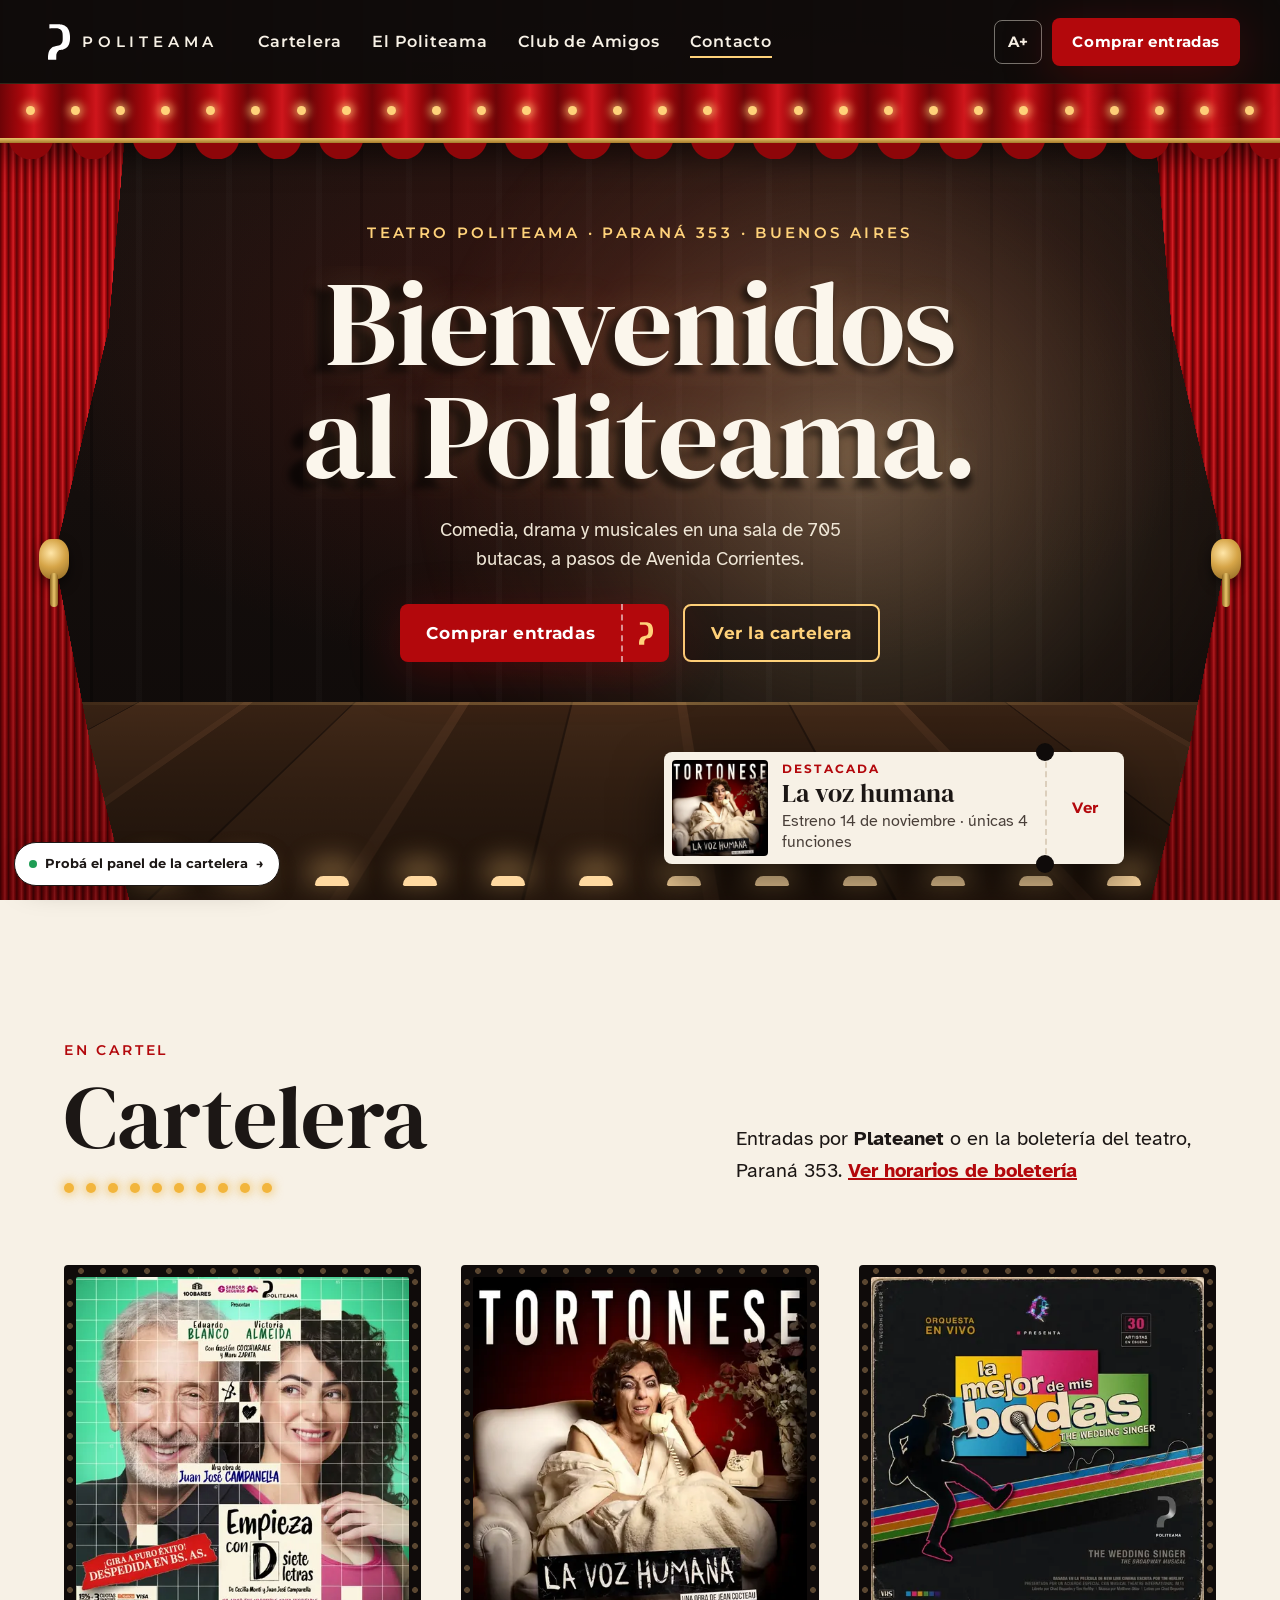
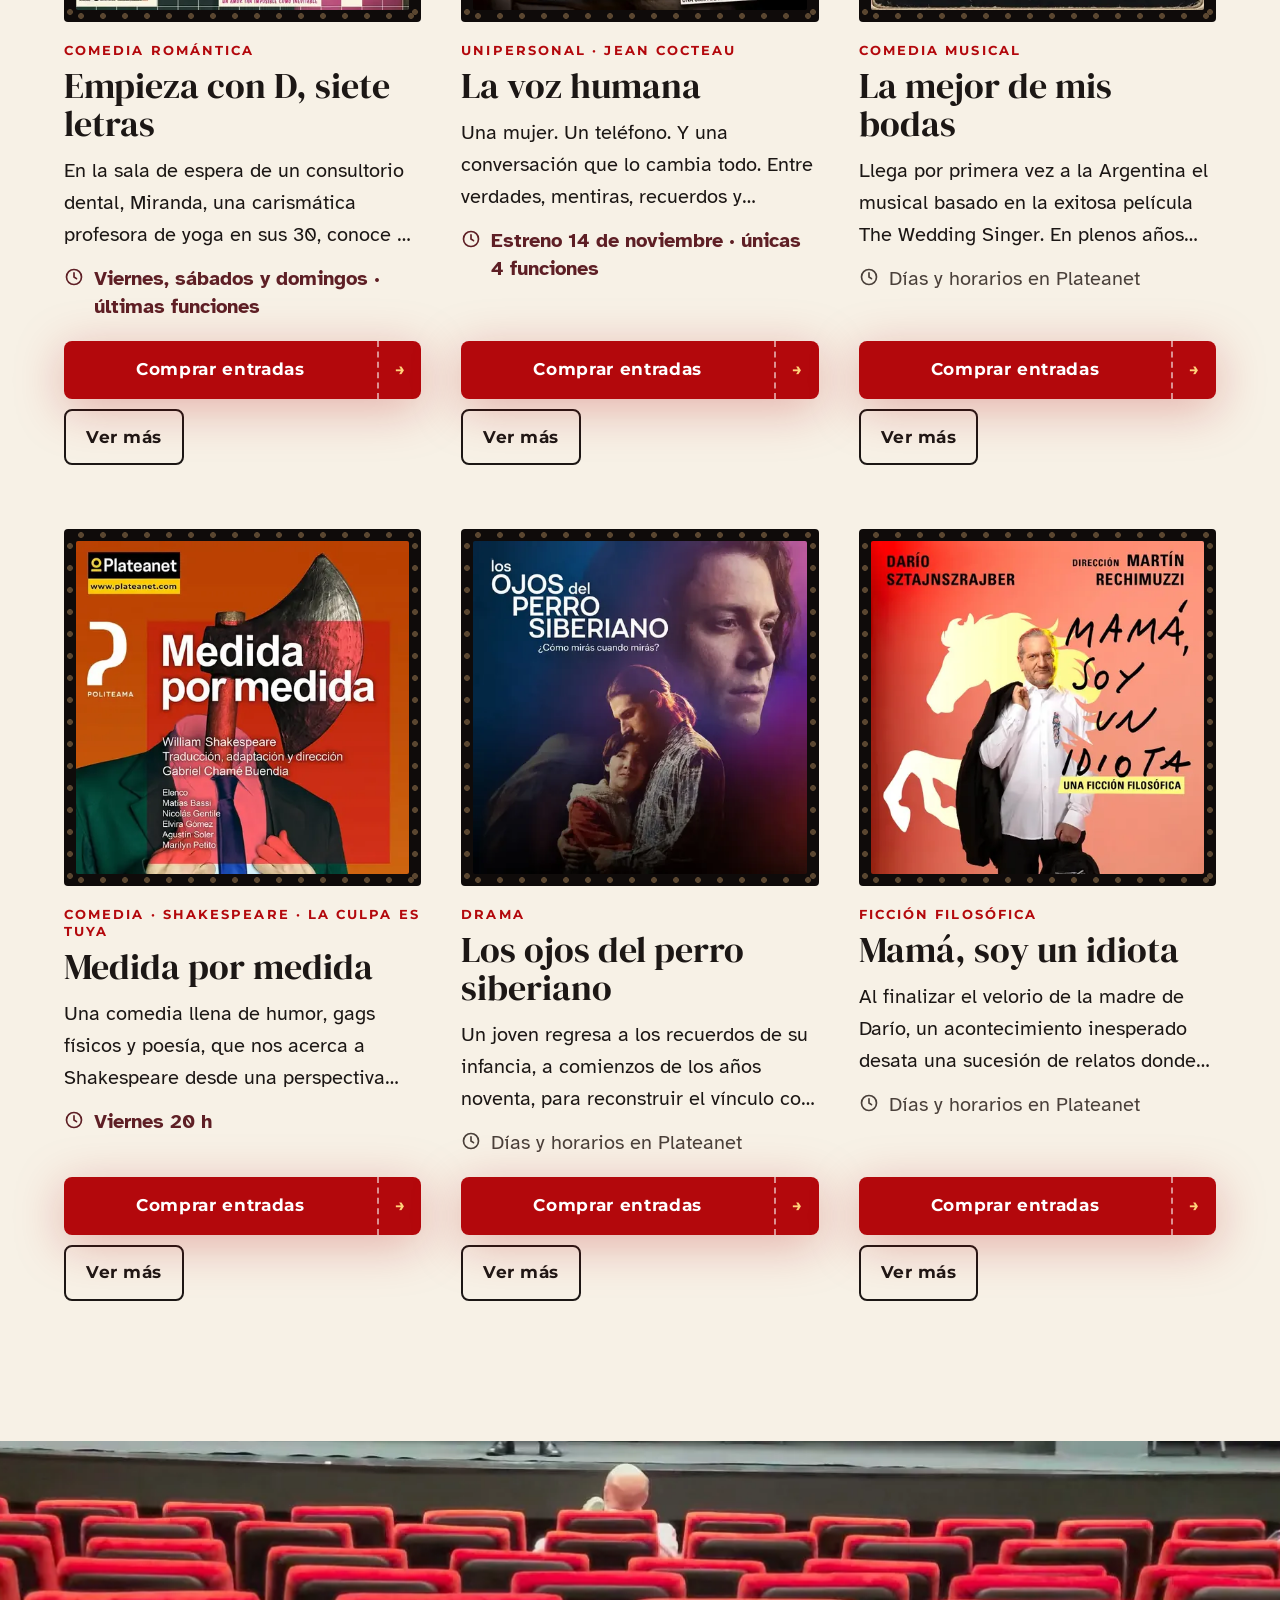
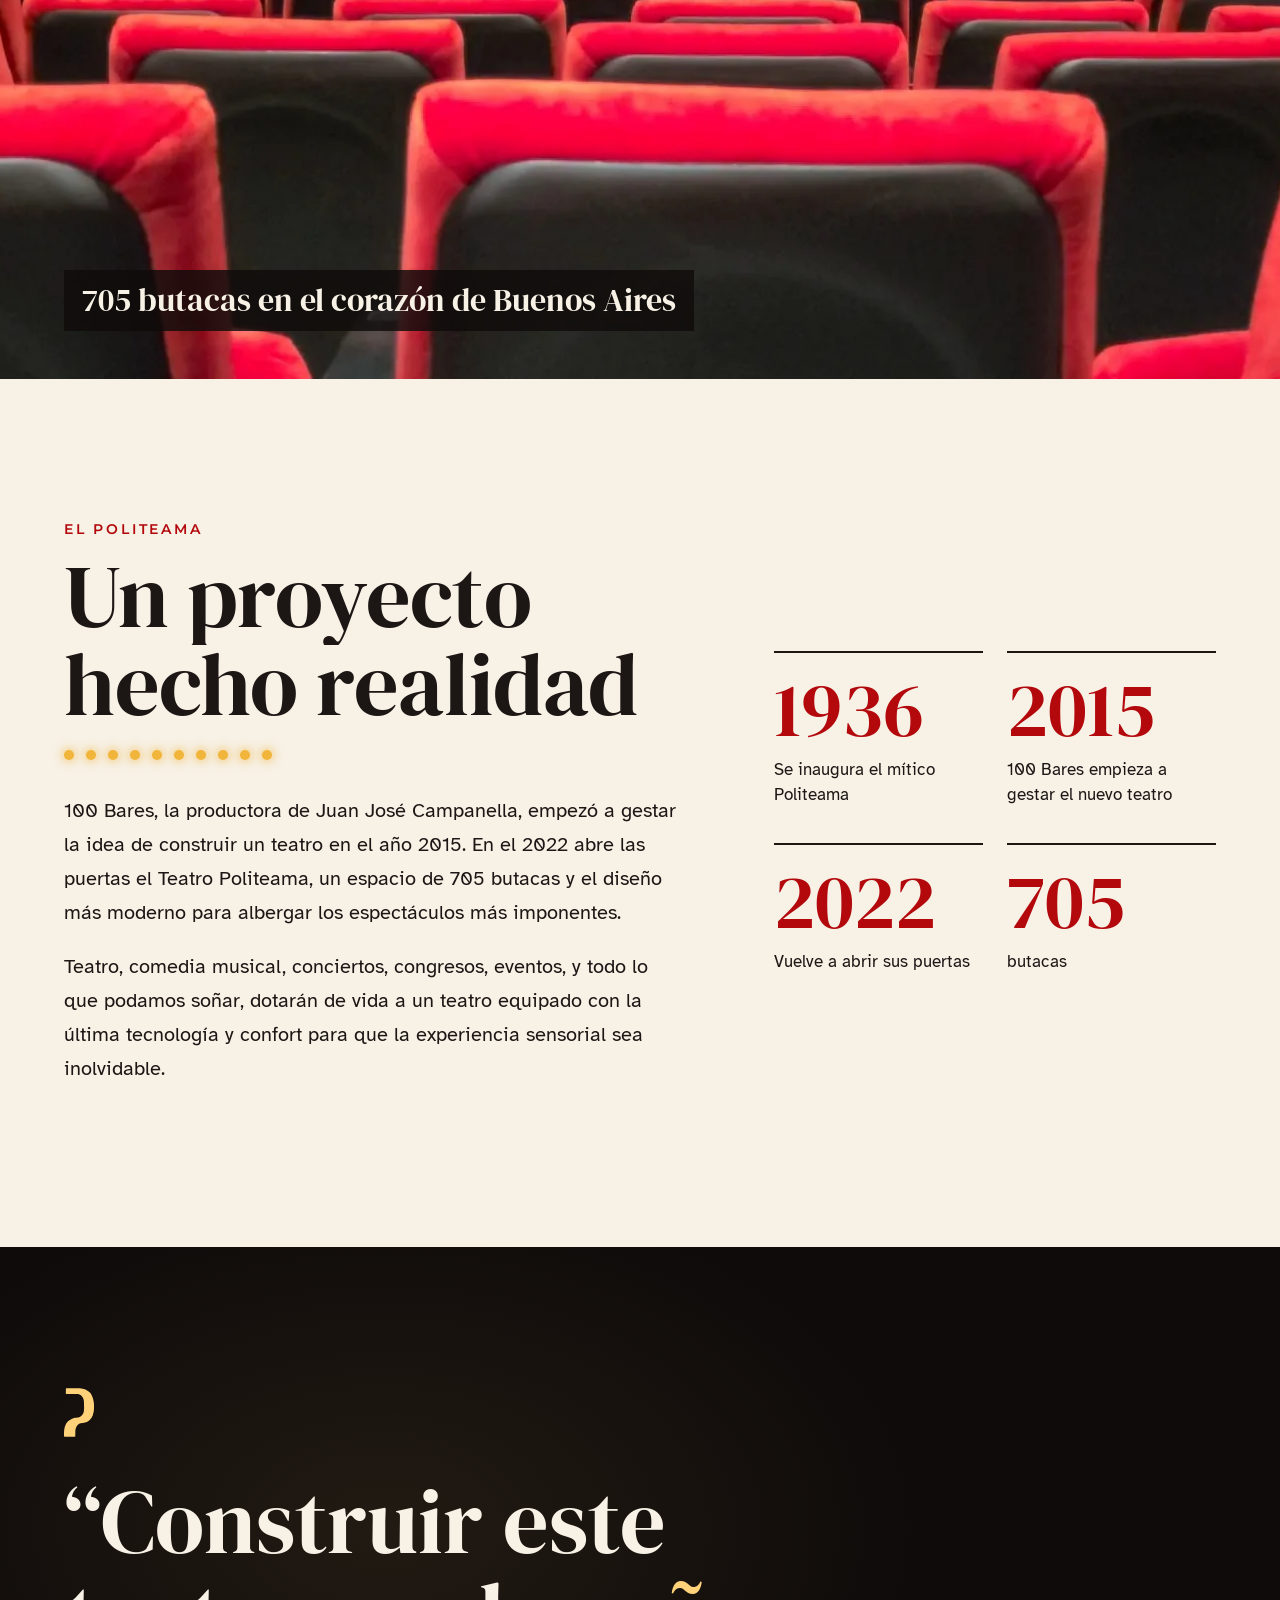
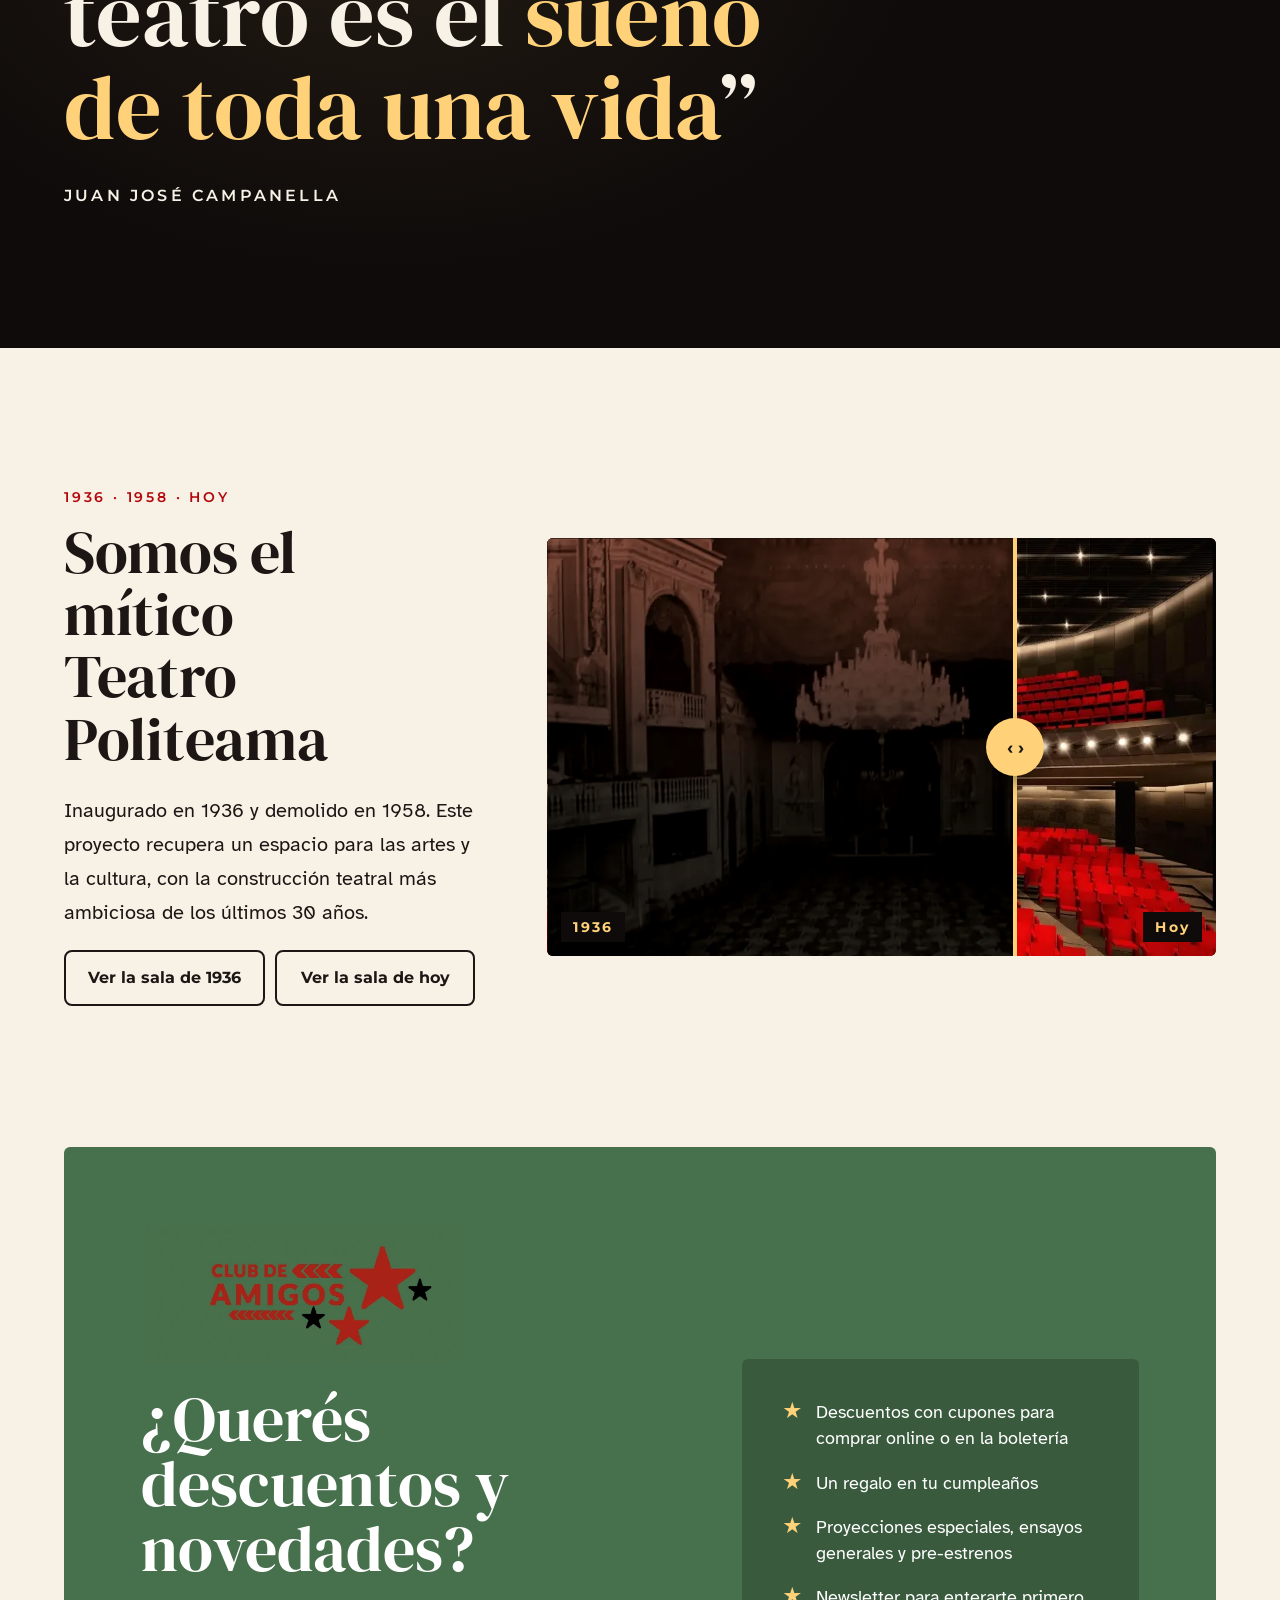
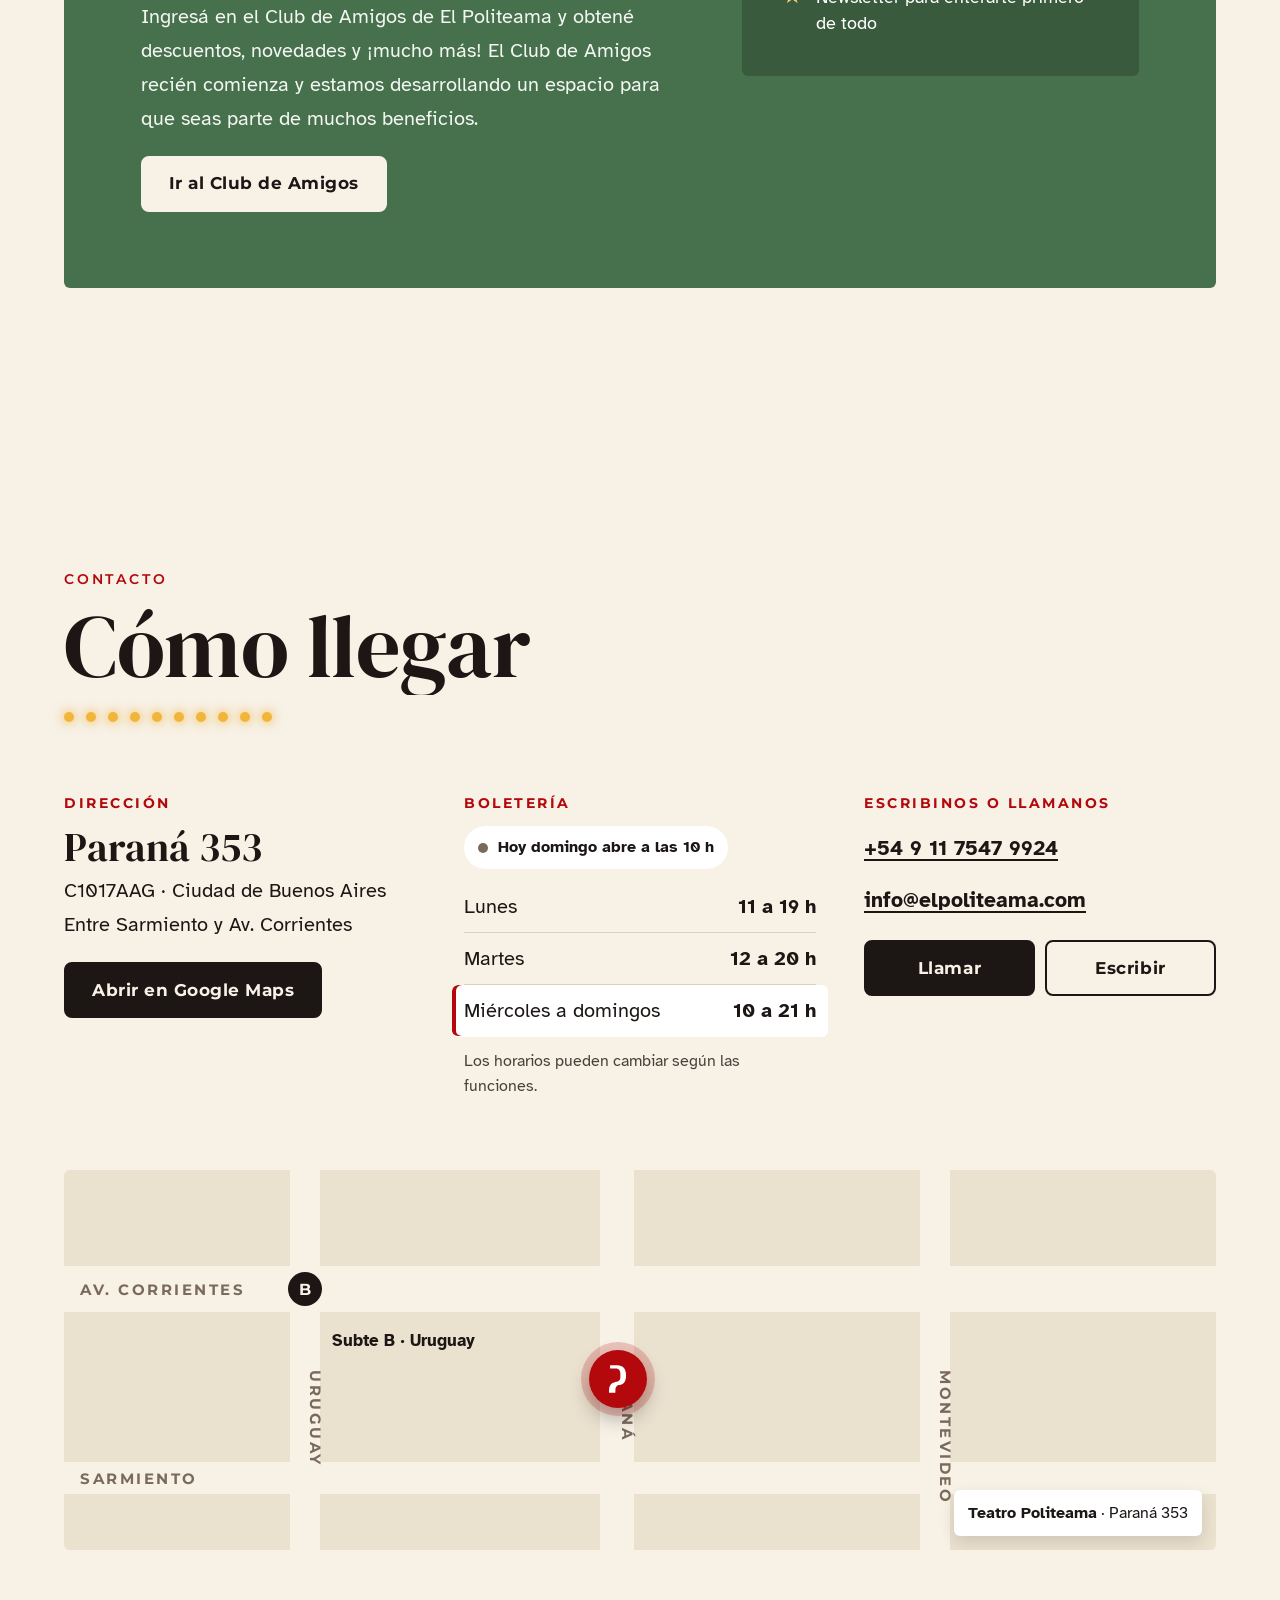
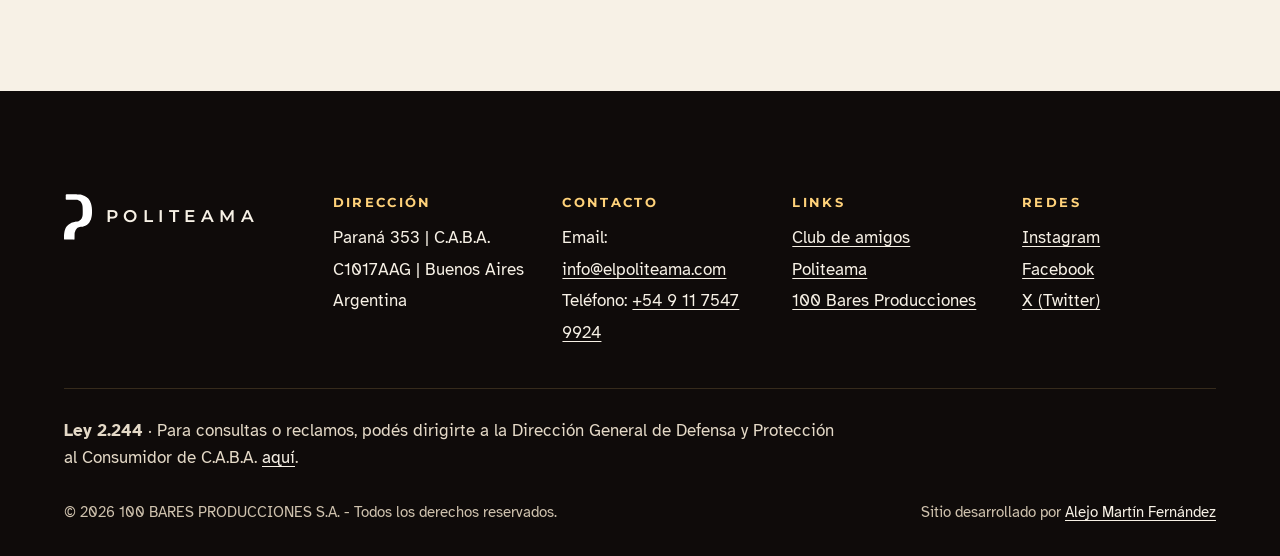
==== index.html @ 8aa62155 "Primera versión del nuevo sitio del Teatro Politeama Co-Authored-By: Claude Opus 5.5 <noreply@anthro" ====
<!doctype html>
<html lang="es">
<head>
<meta charset="utf-8">
<meta name="viewport" content="width=device-width, initial-scale=1, viewport-fit=cover">
<title>Teatro Politeama · Cartelera y entradas · Paraná 353, Buenos Aires</title>
<meta name="description" content="Teatro Politeama: comedia, drama y musicales en Paraná 353, Buenos Aires. Mirá la cartelera, comprá tus entradas y enterate de los horarios de boletería.">
<meta property="og:type" content="website">
<meta property="og:site_name" content="Teatro Politeama">
<meta property="og:url" content="https://elpoliteama.vercel.app/">
<meta property="og:title" content="Teatro Politeama · Cartelera y entradas">
<meta property="og:description" content="Comedia, drama y musicales en Paraná 353, a pasos de Corrientes. Mirá qué hay en cartel.">
<meta property="og:image" content="https://elpoliteama.vercel.app/img/og.jpg?v=1">
<meta property="og:image:width" content="1200">
<meta property="og:image:height" content="630">
<meta property="og:image:type" content="image/jpeg">
<meta property="og:image:alt" content="Teatro Politeama: telón rojo, la sala y el logo. Bienvenidos al Politeama.">
<meta name="twitter:card" content="summary_large_image">
<meta name="twitter:image" content="https://elpoliteama.vercel.app/img/og.jpg?v=1">
<meta name="theme-color" content="#0F0B0A">
<link rel="icon" href="img/favicon.png" type="image/png">
<link rel="apple-touch-icon" href="img/apple-touch-icon.png">
<script>
  (function () {
    var d = document.documentElement;
    try { if (localStorage.getItem('politeama-letra') === 'grande') d.classList.add('letra-grande'); } catch (e) {}
    var quieto = window.matchMedia && matchMedia('(prefers-reduced-motion: reduce)').matches;
    if (!quieto && !location.hash) d.classList.add('con-intro');
    d.classList.add('js');
  })();
</script>
<link rel="preconnect" href="https://fonts.googleapis.com">
<link rel="preconnect" href="https://fonts.gstatic.com" crossorigin>
<link rel="stylesheet" href="https://fonts.googleapis.com/css2?family=DM+Serif+Display&amp;family=Atkinson+Hyperlegible:ital,wght@0,400;0,700;1,400&amp;family=Montserrat:wght@600;700&amp;display=swap">
<link rel="stylesheet" href="kit/kit.css?v=1">
<link rel="stylesheet" href="css/style.css?v=1">
</head>
<body>
<svg width="0" height="0" style="position:absolute" aria-hidden="true">
  <symbol id="logo-p" viewBox="0 0 61.79 100"><path fill="currentColor" d="M4.89 0.23C4.12 0.29 4.60 0.29 4.47 0.37C4.34 0.44 4.22 0.46 4.11 0.67C4.01 0.88 3.86 0.93 3.82 1.61C3.79 2.30 3.92 3.41 3.92 4.78C3.91 6.15 3.77 8.81 3.78 9.83C3.78 10.85 3.85 10.63 3.94 10.90C4.03 11.18 4.19 11.33 4.33 11.45C4.47 11.58 4.61 11.62 4.78 11.67C4.96 11.72 2.25 11.75 5.37 11.75C8.50 11.75 19.81 11.64 23.54 11.66C27.26 11.69 26.81 11.83 27.73 11.89C28.64 11.96 28.58 11.98 29.02 12.08C29.46 12.17 29.70 12.23 30.36 12.47C31.02 12.71 32.37 13.24 32.99 13.52C33.62 13.81 33.66 13.86 34.12 14.17C34.58 14.48 35.21 14.94 35.73 15.39C36.26 15.85 36.89 16.50 37.27 16.93C37.64 17.35 37.60 17.20 38.00 17.95C38.41 18.69 39.30 20.45 39.70 21.39C40.09 22.33 40.14 22.66 40.35 23.59C40.56 24.52 40.80 24.93 40.96 26.97C41.12 29.02 41.28 32.86 41.32 35.84C41.36 38.82 41.37 42.51 41.19 44.87C41.01 47.22 40.64 48.61 40.25 49.97C39.86 51.33 39.16 52.41 38.86 53.04C38.55 53.66 38.79 53.24 38.42 53.73C38.05 54.23 37.06 55.48 36.63 55.99C36.20 56.50 36.38 56.36 35.84 56.79C35.30 57.21 34.01 58.13 33.37 58.54C32.72 58.95 32.62 58.98 31.97 59.24C31.33 59.51 30.97 59.82 29.50 60.13C28.03 60.43 25.03 60.70 23.16 61.07C21.29 61.43 19.65 61.86 18.27 62.30C16.89 62.73 16.04 63.10 14.88 63.68C13.73 64.25 12.42 65.01 11.34 65.74C10.26 66.48 9.33 67.19 8.40 68.10C7.47 69.01 6.54 70.13 5.76 71.20C4.98 72.27 4.27 73.46 3.71 74.53C3.15 75.60 2.78 76.69 2.42 77.65C2.06 78.60 1.83 79.19 1.56 80.28C1.28 81.37 0.99 82.57 0.74 84.20C0.49 85.83 0.18 87.76 0.07 90.06C-0.05 92.36 0.04 96.53 0.06 98.01C0.09 99.50 0.14 98.72 0.23 98.98C0.32 99.24 0.47 99.42 0.59 99.56C0.72 99.69 0.83 99.74 0.97 99.79C1.12 99.84 -1.40 99.86 1.45 99.86C4.31 99.86 14.86 99.76 18.11 99.79C21.36 99.81 20.29 99.97 20.96 99.99C21.62 100.01 21.76 99.98 22.08 99.91C22.41 99.83 22.70 99.75 22.89 99.56C23.09 99.37 23.16 100.65 23.24 98.76C23.32 96.88 23.30 90.62 23.38 88.23C23.46 85.84 23.44 85.75 23.74 84.42C24.04 83.08 24.68 81.33 25.15 80.23C25.62 79.12 26.13 78.45 26.55 77.81C26.97 77.16 27.26 76.83 27.65 76.37C28.04 75.91 28.31 75.54 28.87 75.04C29.44 74.54 30.43 73.76 31.06 73.35C31.69 72.94 31.67 72.85 32.67 72.59C33.67 72.32 35.89 71.93 37.08 71.74C38.27 71.55 38.89 71.62 39.82 71.46C40.74 71.30 41.70 71.03 42.61 70.78C43.52 70.53 44.24 70.36 45.30 69.96C46.36 69.55 47.90 68.93 48.95 68.35C50.01 67.78 50.81 67.16 51.64 66.50C52.47 65.84 53.23 65.12 53.94 64.37C54.64 63.61 55.35 62.67 55.87 61.96C56.40 61.24 56.67 60.83 57.09 60.08C57.51 59.32 58.02 58.30 58.42 57.44C58.81 56.58 59.08 56.24 59.49 54.92C59.89 53.59 60.52 51.03 60.85 49.49C61.18 47.95 61.32 47.15 61.47 45.67C61.63 44.20 61.74 42.32 61.79 40.62C61.84 38.93 61.83 37.12 61.79 35.52C61.75 33.92 61.68 32.35 61.56 31.00C61.44 29.66 61.34 28.86 61.09 27.46C60.84 26.05 60.37 23.83 60.07 22.57C59.77 21.31 59.68 20.99 59.29 19.88C58.91 18.77 58.17 16.90 57.76 15.91C57.35 14.91 57.19 14.60 56.82 13.92C56.46 13.24 56.06 12.56 55.57 11.82C55.08 11.09 54.43 10.18 53.86 9.51C53.30 8.85 52.80 8.37 52.18 7.83C51.55 7.29 51.10 6.90 50.13 6.26C49.17 5.62 47.66 4.63 46.37 3.98C45.08 3.33 43.77 2.82 42.40 2.35C41.03 1.87 39.38 1.43 38.15 1.14C36.92 0.85 36.47 0.80 35.03 0.62C33.60 0.44 33.88 0.18 29.55 0.08C25.23 -0.02 13.19 -0.01 9.08 0.02C4.97 0.04 5.66 0.17 4.89 0.23Z"/></symbol>
</svg>

<a class="saltar" href="#cartelera">Ir directo a la cartelera</a>

<!-- INTRO: la marquesina se prende y se abre el telón -->
<div class="intro" id="intro" aria-hidden="true">
  <div class="intro__cartel">
    <div class="intro__luces intro__luces--arriba" data-luces="18"></div>
    <div class="intro__marca">
      <svg class="intro__logo"><use href="#logo-p"/></svg>
      <span class="intro__nombre">POLITEAMA</span>
    </div>
    <div class="intro__luces intro__luces--abajo" data-luces="18"></div>
  </div>
  <button type="button" class="intro__saltar" data-saltar-intro tabindex="-1">Saltar</button>
</div>

<header class="barra" id="barra">
  <a class="barra__marca" href="#inicio" aria-label="Teatro Politeama, ir al inicio">
    <svg class="barra__logo" aria-hidden="true"><use href="#logo-p"/></svg>
    <span class="barra__nombre">POLITEAMA</span>
  </a>
  <nav class="barra__nav" aria-label="Secciones">
    <a href="#cartelera">Cartelera</a>
    <a href="#politeama">El Politeama</a>
    <a href="#club">Club de Amigos</a>
    <a href="#contacto">Contacto</a>
  </nav>
  <div class="barra__acciones">
    <div class="barra__redes">
      <a href="https://instagram.com/elpoliteama" target="_blank" rel="noopener" aria-label="Instagram del Politeama"><svg viewBox="0 0 24 24" aria-hidden="true"><rect x="3" y="3" width="18" height="18" rx="5"/><circle cx="12" cy="12" r="4"/><circle cx="17.5" cy="6.5" r="1" class="lleno"/></svg></a>
      <a href="https://facebook.com/PoliteamaTeatro" target="_blank" rel="noopener" aria-label="Facebook del Politeama"><svg viewBox="0 0 24 24" aria-hidden="true"><path d="M14 8h3V4h-3a4 4 0 0 0-4 4v3H7v4h3v6h4v-6h3l1-4h-4V8.5c0-.3.2-.5.5-.5Z"/></svg></a>
      <a href="https://twitter.com/elpoliteama" target="_blank" rel="noopener" aria-label="X (Twitter) del Politeama"><svg viewBox="0 0 24 24" aria-hidden="true"><path d="M4 4l16 16M20 4 4 20"/></svg></a>
    </div>
    <button type="button" class="btn-letra" data-letra aria-pressed="false"><span class="btn-letra__a" aria-hidden="true">A+</span><span class="btn-letra__txt">Letra más grande</span></button>
    <button type="button" class="entrada entrada--chica" data-elegir><span class="entrada__a">Comprar entradas</span></button>
    <button type="button" class="btn-menu" data-menu aria-expanded="false" aria-controls="menu">Menú</button>
  </div>
</header>

<div class="menu" id="menu" hidden>
  <nav class="menu__nav" aria-label="Menú">
    <a href="#inicio" data-cerrar-menu>Inicio</a>
    <a href="#cartelera" data-cerrar-menu>Cartelera</a>
    <a href="#politeama" data-cerrar-menu>El Politeama</a>
    <a href="#club" data-cerrar-menu>Club de Amigos</a>
    <a href="#contacto" data-cerrar-menu>Contacto</a>
  </nav>
  <button type="button" class="entrada" data-elegir data-cerrar-menu><span class="entrada__a">Comprar entradas</span><span class="entrada__b" aria-hidden="true"><svg><use href="#logo-p"/></svg></span></button>
  <div class="menu__redes">
    <a href="https://instagram.com/elpoliteama" target="_blank" rel="noopener">Instagram</a>
    <a href="https://facebook.com/PoliteamaTeatro" target="_blank" rel="noopener">Facebook</a>
    <a href="https://twitter.com/elpoliteama" target="_blank" rel="noopener">X (Twitter)</a>
  </div>
  <a class="menu__panel" href="admin/" target="_blank" rel="noopener">Probá el panel de la cartelera (demo) →</a>
</div>

<main id="contenido">

<!-- HERO: el escenario -->
<section class="escenario" id="inicio" aria-label="Bienvenida">
  <div class="escenario__fondo" aria-hidden="true"></div>
  <div class="escenario__seguidor" aria-hidden="true"></div>
  <div class="escenario__piso" aria-hidden="true"><div class="escenario__tablas"></div><div class="escenario__candilejas" data-candilejas="14"></div></div>

  <div class="escena">
    <p class="escena__kicker aparece" style="--d:0"><span class="solo-desk">Teatro Politeama · </span>Paraná 353 · Buenos Aires</p>
    <div class="escena__titulo-caja">
      <h1 class="escena__titulo"><span class="linea"><span>Bienvenidos</span></span><span class="linea"><span>al Politeama.</span></span></h1>
      <p class="escena__sombra" aria-hidden="true"><span>Bienvenidos</span><span>al Politeama.</span></p>
    </div>
    <p class="escena__bajada aparece" style="--d:3">Comedia, drama y musicales en una sala de 705 butacas, a pasos de Avenida Corrientes.</p>
    <div class="escena__botones aparece" style="--d:4">
      <button type="button" class="entrada" data-elegir><span class="entrada__a">Comprar entradas</span><span class="entrada__b" aria-hidden="true"><svg><use href="#logo-p"/></svg></span></button>
      <a class="btn-luz" href="#cartelera">Ver la cartelera</a>
    </div>
  </div>

  <button type="button" class="en-escena aparece" style="--d:6" data-destacada hidden>
    <img class="en-escena__img" src="" alt="" width="96" height="96" decoding="async">
    <span class="en-escena__txt">
      <span class="en-escena__kicker">Destacada</span>
      <span class="en-escena__titulo"></span>
      <span class="en-escena__funciones"></span>
    </span>
    <span class="en-escena__troquel" aria-hidden="true">Ver</span>
  </button>

  <div class="bambalina" aria-hidden="true"><div class="bambalina__luces" data-luces-bambalina></div></div>
  <div class="telon telon--izq" aria-hidden="true"></div>
  <div class="telon telon--der" aria-hidden="true"></div>
  <span class="lazo lazo--izq" aria-hidden="true"></span>
  <span class="lazo lazo--der" aria-hidden="true"></span>
</section>

<!-- CARTELERA -->
<section class="seccion programa" id="cartelera" aria-labelledby="t-cartelera">
  <div class="contenedor">
    <header class="seccion__cabeza">
      <div>
        <p class="kicker revelar">En cartel</p>
        <h2 class="titulo-seccion revelar" id="t-cartelera"><span class="linea"><span>Cartelera</span></span></h2>
        <div class="luces-linea revelar" data-luces-linea="10" aria-hidden="true"></div>
      </div>
      <p class="seccion__intro revelar">Entradas por <b>Plateanet</b> o en la boletería del teatro, Paraná 353. <a href="#contacto">Ver horarios de boletería</a></p>
    </header>
    <div class="cartelera" data-kit="carta" data-kit-pedir="false" aria-live="polite">
      <p class="cartelera__cargando">Cargando la cartelera…</p>
    </div>
  </div>
</section>

<!-- FOTO DEL TEATRO -->
<section class="franja-sala" aria-label="La sala del Politeama">
  <figure class="franja-sala__fig revelar-foto">
    <picture>
      <source media="(min-width: 768px)" srcset="img/butacas.webp" width="1920" height="540">
      <img src="img/butacas-800.webp" alt="Las butacas rojas de la sala del Politeama" width="900" height="253" loading="lazy" decoding="async">
    </picture>
    <span class="mini-telon mini-telon--izq" aria-hidden="true"></span><span class="mini-telon mini-telon--der" aria-hidden="true"></span>
    <figcaption class="franja-sala__pie">705 butacas en el corazón de Buenos Aires</figcaption>
  </figure>
</section>

<!-- EL POLITEAMA -->
<section class="seccion programa" id="politeama" aria-labelledby="t-proyecto">
  <div class="contenedor proyecto">
    <div class="proyecto__texto">
      <p class="kicker revelar">El Politeama</p>
      <h2 class="titulo-seccion revelar" id="t-proyecto"><span class="linea"><span>Un proyecto</span></span><span class="linea"><span>hecho realidad</span></span></h2>
      <div class="luces-linea revelar" data-luces-linea="10" aria-hidden="true"></div>
      <p class="lectura revelar">100 Bares, la productora de Juan José Campanella, empezó a gestar la idea de construir un teatro en el año 2015. En el 2022 abre las puertas el Teatro Politeama, un espacio de 705 butacas y el diseño más moderno para albergar los espectáculos más imponentes.</p>
      <p class="lectura revelar">Teatro, comedia musical, conciertos, congresos, eventos, y todo lo que podamos soñar, dotarán de vida a un teatro equipado con la última tecnología y confort para que la experiencia sensorial sea inolvidable.</p>
    </div>
    <dl class="datos">
      <div class="dato revelar" style="--d:0"><dt>1936</dt><dd>Se inaugura el mítico Politeama</dd></div>
      <div class="dato revelar" style="--d:1"><dt>2015</dt><dd>100 Bares empieza a gestar el nuevo teatro</dd></div>
      <div class="dato revelar" style="--d:2"><dt>2022</dt><dd>Vuelve a abrir sus puertas</dd></div>
      <div class="dato revelar" style="--d:3"><dt>705</dt><dd>butacas</dd></div>
    </dl>
  </div>
</section>

<!-- CITA -->
<section class="cita" aria-label="Juan José Campanella">
  <div class="contenedor">
    <svg class="cita__logo revelar" aria-hidden="true"><use href="#logo-p"/></svg>
    <blockquote class="cita__frase" data-encender>
      <p>“Construir este teatro es el <em>sueño de toda una vida</em>”</p>
    </blockquote>
    <p class="cita__autor revelar">Juan José Campanella</p>
  </div>
</section>

<!-- 1936 -->
<section class="seccion programa" id="historia" aria-labelledby="t-historia">
  <div class="contenedor historia">
    <div class="historia__texto">
      <p class="kicker revelar">1936 · 1958 · hoy</p>
      <h2 class="titulo-seccion titulo-seccion--m revelar" id="t-historia"><span class="linea"><span>Somos el mítico</span></span><span class="linea"><span>Teatro Politeama</span></span></h2>
      <p class="lectura revelar">Inaugurado en 1936 y demolido en 1958. Este proyecto recupera un espacio para las artes y la cultura, con la construcción teatral más ambiciosa de los últimos 30 años.</p>
      <div class="historia__botones revelar" role="group" aria-label="Comparar la sala">
        <button type="button" class="btn-comparar" data-comparar="100" aria-pressed="false">Ver la sala de 1936</button>
        <button type="button" class="btn-comparar" data-comparar="0" aria-pressed="false">Ver la sala de hoy</button>
      </div>
    </div>
    <div class="comparador revelar-foto" data-comparador style="--pos:50%">
      <img class="comparador__hoy" src="img/sala-hoy.webp" alt="La sala del Politeama hoy, con sus butacas rojas" width="1186" height="643" loading="lazy" decoding="async">
      <div class="comparador__antes"><img src="img/sala-1936.webp" srcset="img/sala-1936-800.webp 800w, img/sala-1936.webp 1600w" sizes="(min-width: 1024px) 60vw, 100vw" alt="La sala del Politeama original, en 1936" width="1600" height="1090" loading="lazy" decoding="async"></div>
      <span class="comparador__linea" aria-hidden="true"><span class="comparador__perilla">‹ ›</span></span>
      <span class="comparador__rotulo comparador__rotulo--antes">1936</span>
      <span class="comparador__rotulo comparador__rotulo--hoy">Hoy</span>
      <label class="comparador__rango"><span class="sr">Deslizá para comparar la sala de 1936 con la de hoy</span><input type="range" min="0" max="100" value="50" data-rango></label>
    </div>
  </div>
</section>

<!-- CLUB -->
<section class="seccion club-sec" id="club" aria-labelledby="t-club">
  <div class="contenedor">
    <div class="club">
      <div class="club__texto">
        <img class="club__logo revelar" src="img/club.webp" alt="Club de Amigos del Politeama" width="535" height="234" loading="lazy" decoding="async">
        <h2 class="club__titulo revelar" id="t-club">¿Querés descuentos y novedades?</h2>
        <p class="lectura revelar">Ingresá en el Club de Amigos de El Politeama y obtené descuentos, novedades y ¡mucho más! El Club de Amigos recién comienza y estamos desarrollando un espacio para que seas parte de muchos beneficios.</p>
        <a class="btn-crema revelar" href="https://elpoliteama.com/club" target="_blank" rel="noopener">Ir al Club de Amigos</a>
      </div>
      <ul class="club__beneficios" aria-label="Beneficios del Club">
        <li class="revelar" style="--d:0"><span class="estrella" aria-hidden="true">★</span>Descuentos con cupones para comprar online o en la boletería</li>
        <li class="revelar" style="--d:1"><span class="estrella" aria-hidden="true">★</span>Un regalo en tu cumpleaños</li>
        <li class="revelar" style="--d:2"><span class="estrella" aria-hidden="true">★</span>Proyecciones especiales, ensayos generales y pre-estrenos</li>
        <li class="revelar" style="--d:3"><span class="estrella" aria-hidden="true">★</span>Newsletter para enterarte primero de todo</li>
      </ul>
    </div>
  </div>
</section>

<!-- CONTACTO -->
<section class="seccion programa" id="contacto" aria-labelledby="t-contacto">
  <div class="contenedor">
    <header class="seccion__cabeza">
      <div>
        <p class="kicker revelar">Contacto</p>
        <h2 class="titulo-seccion revelar" id="t-contacto"><span class="linea"><span>Cómo llegar</span></span></h2>
        <div class="luces-linea revelar" data-luces-linea="10" aria-hidden="true"></div>
      </div>
    </header>
    <div class="contacto">
      <div class="contacto__col revelar" style="--d:0">
        <h3 class="contacto__t">Dirección</h3>
        <p class="contacto__grande">Paraná 353</p>
        <p class="lectura">C1017AAG · Ciudad de Buenos Aires<br>Entre Sarmiento y Av. Corrientes</p>
        <a class="btn-tinta" href="https://www.google.com/maps/search/?api=1&amp;query=Teatro+Politeama+Paran%C3%A1+353+Buenos+Aires" target="_blank" rel="noopener">Abrir en Google Maps</a>
      </div>
      <div class="contacto__col revelar" style="--d:1">
        <h3 class="contacto__t">Boletería</h3>
        <p class="boleteria__estado" data-boleteria-estado hidden></p>
        <ul class="boleteria" data-boleteria>
          <li data-dias="lun"><span>Lunes</span><b>11 a 19 h</b></li>
          <li data-dias="mar"><span>Martes</span><b>12 a 20 h</b></li>
          <li data-dias="mie jue vie sab dom"><span>Miércoles a domingos</span><b>10 a 21 h</b></li>
        </ul>
        <p class="nota">Los horarios pueden cambiar según las funciones.</p>
      </div>
      <div class="contacto__col revelar" style="--d:2">
        <h3 class="contacto__t">Escribinos o llamanos</h3>
        <a class="contacto__dato" href="tel:+5491175479924">+54 9 11 7547 9924</a>
        <a class="contacto__dato" href="mailto:info@elpoliteama.com">info@elpoliteama.com</a>
        <div class="contacto__botones">
          <a class="btn-tinta" href="tel:+5491175479924">Llamar</a>
          <a class="btn-borde" href="mailto:info@elpoliteama.com">Escribir</a>
        </div>
      </div>
    </div>
    <figure class="mapa revelar-foto" aria-label="Mapa ilustrado: el teatro está en Paraná 353, entre Sarmiento y Avenida Corrientes">
      <svg viewBox="0 0 1200 380" preserveAspectRatio="xMidYMid slice" aria-hidden="true">
        <rect width="1200" height="380" fill="#EBE1CF"/>
        <g fill="#F7F1E6">
          <rect x="0" y="96" width="1200" height="46"/>
          <rect x="0" y="292" width="1200" height="32"/>
          <rect x="250" y="0" width="30" height="380"/>
          <rect x="560" y="0" width="34" height="380"/>
          <rect x="880" y="0" width="30" height="380"/>
        </g>
        <g fill="#7A6A5C" font-family="Montserrat, sans-serif" font-weight="700" font-size="15" letter-spacing="2.5">
          <text x="40" y="125">AV. CORRIENTES</text>
          <text x="40" y="314">SARMIENTO</text>
          <text x="270" y="200" transform="rotate(90 270 200)">URUGUAY</text>
          <text x="582" y="190" transform="rotate(90 582 190)">PARANÁ</text>
          <text x="900" y="200" transform="rotate(90 900 200)">MONTEVIDEO</text>
        </g>
        <g transform="translate(265 119)"><circle r="17" fill="#1C1715"/><text y="6" text-anchor="middle" fill="#F7F1E6" font-family="Montserrat, sans-serif" font-weight="700" font-size="16">B</text></g>
        <text x="292" y="176" fill="#1C1715" font-family="Atkinson Hyperlegible, sans-serif" font-weight="700" font-size="17">Subte B · Uruguay</text>
      </svg>
      <span class="mapa__pin"><svg aria-hidden="true"><use href="#logo-p"/></svg></span>
      <figcaption class="mapa__pie"><b>Teatro Politeama</b> · Paraná 353</figcaption>
    </figure>
  </div>
</section>

</main>

<footer class="pie">
  <div class="contenedor">
    <div class="pie__arriba">
      <a class="pie__marca" href="#inicio" aria-label="Teatro Politeama, volver al inicio"><svg aria-hidden="true"><use href="#logo-p"/></svg><span>POLITEAMA</span></a>
      <div class="pie__col">
        <h3>Dirección</h3>
        <p>Paraná 353 | C.A.B.A.<br>C1017AAG | Buenos Aires<br>Argentina</p>
      </div>
      <div class="pie__col">
        <h3>Contacto</h3>
        <p>Email: <a href="mailto:info@elpoliteama.com">info@elpoliteama.com</a><br>Teléfono: <a href="tel:+5491175479924">+54 9 11 7547 9924</a></p>
      </div>
      <div class="pie__col">
        <h3>Links</h3>
        <p><a href="https://elpoliteama.com/club" target="_blank" rel="noopener">Club de amigos Politeama</a><br><a href="https://100bares.com/" target="_blank" rel="noopener">100 Bares Producciones</a></p>
      </div>
      <div class="pie__col">
        <h3>Redes</h3>
        <p><a href="https://instagram.com/elpoliteama" target="_blank" rel="noopener">Instagram</a><br><a href="https://facebook.com/PoliteamaTeatro" target="_blank" rel="noopener">Facebook</a><br><a href="https://twitter.com/elpoliteama" target="_blank" rel="noopener">X (Twitter)</a></p>
      </div>
    </div>
    <p class="pie__ley"><b>Ley 2.244</b> · Para consultas o reclamos, podés dirigirte a la Dirección General de Defensa y Protección al Consumidor de C.A.B.A. <a href="https://www.buenosaires.gob.ar/defensaconsumidor" target="_blank" rel="noopener">aquí</a>.</p>
    <div class="pie__abajo">
      <p>© 2026 100 BARES PRODUCCIONES S.A. - Todos los derechos reservados.</p>
      <p class="pie__credito">Sitio desarrollado por <a href="https://alejomfernandez.com.ar" target="_blank" rel="noopener">Alejo Martín Fernández</a></p>
    </div>
  </div>
</footer>

<!-- barra fija del celu -->
<nav class="barra-celu" aria-label="Accesos rápidos">
  <a href="#cartelera"><svg viewBox="0 0 24 24" aria-hidden="true"><rect x="3" y="4" width="18" height="17" rx="2"/><path d="M3 9h18M8 2v4M16 2v4"/></svg>Cartelera</a>
  <button type="button" class="barra-celu__entradas" data-elegir><svg viewBox="0 0 24 24" aria-hidden="true"><path d="M3 8a2 2 0 0 0 0 8v3h18v-3a2 2 0 0 1 0-8V5H3z"/><path d="M14 5v14" stroke-dasharray="2 2.4"/></svg>Entradas</button>
  <a href="#contacto"><svg viewBox="0 0 24 24" aria-hidden="true"><path d="M12 21s-7-6.5-7-12a7 7 0 0 1 14 0c0 5.5-7 12-7 12z"/><circle cx="12" cy="9" r="2.5"/></svg>Cómo llegar</a>
</nav>

<!-- FICHA DE OBRA -->
<div class="velo" id="ficha" role="dialog" aria-modal="true" aria-labelledby="ficha-titulo" hidden>
  <span class="velo__telon velo__telon--izq" aria-hidden="true"></span><span class="velo__telon velo__telon--der" aria-hidden="true"></span>
  <div class="ficha" data-ficha-caja>
    <div class="ficha__barra">
      <button type="button" class="btn-cerrar" data-cerrar><span aria-hidden="true">←</span> Volver a la cartelera</button>
      <button type="button" class="btn-cerrar btn-cerrar--x" data-cerrar aria-label="Cerrar"><span aria-hidden="true">✕</span> Cerrar</button>
    </div>
    <div class="ficha__afiche"><img data-f-img src="" alt="" width="900" height="900" decoding="async"></div>
    <div class="ficha__info">
      <p class="ficha__genero" data-f-genero></p>
      <h2 class="ficha__titulo" id="ficha-titulo" data-f-titulo></h2>
      <p class="ficha__desc" data-f-desc></p>
      <dl class="ficha__datos">
        <div><dt>Funciones</dt><dd data-f-funciones></dd></div>
        <div data-f-duracion-caja><dt>Duración</dt><dd data-f-duracion></dd></div>
        <div><dt>Dónde</dt><dd>Paraná 353, CABA</dd></div>
      </dl>
      <div class="ficha__compra">
        <a class="entrada entrada--ancha" data-f-link href="#" target="_blank" rel="noopener"><span class="entrada__a">Comprar entradas en Plateanet</span><span class="entrada__b" aria-hidden="true">→</span></a>
        <p class="nota">Se abre la web de Plateanet para elegir tu butaca. También podés comprar en la boletería del teatro.</p>
      </div>
    </div>
  </div>
</div>

<!-- ELEGIR OBRA -->
<div class="velo velo--simple" id="elegir" role="dialog" aria-modal="true" aria-labelledby="elegir-titulo" hidden>
  <div class="elegir" data-ficha-caja>
    <div class="elegir__cabeza">
      <div>
        <p class="kicker">Comprar entradas</p>
        <h2 class="elegir__titulo" id="elegir-titulo">¿Para qué obra?</h2>
      </div>
      <button type="button" class="btn-cerrar btn-cerrar--x" data-cerrar aria-label="Cerrar"><span aria-hidden="true">✕</span> Cerrar</button>
    </div>
    <ul class="elegir__lista" data-elegir-lista></ul>
    <p class="nota">Cada botón abre Plateanet en esa obra. También podés comprar en la boletería: Paraná 353.</p>
  </div>
</div>

<script type="module" src="js/main.js?v=1"></script>
</body>
</html>
---- kit/kit.css ----
/* KIT DEMOS — estilos de módulos y popups.
   Todo sale de las variables --kit-* que arma core/theme.js desde cliente.json → marca.
   Cada demo puede pisar cualquier variable o clase .kit-* en su propio CSS. */

:root {
  --kit-bg: #fff; --kit-surface: #fff; --kit-text: #151515; --kit-muted: #666; --kit-primary: #111; --kit-on-primary: #fff;
  --kit-accent: #fc0; --kit-on-accent: #111; --kit-border: #ddd; --kit-ok: #1f9d55; --kit-warn: #d97706; --kit-danger: #d42a1d;
  --kit-font-head: inherit; --kit-font-body: inherit; --kit-head-case: uppercase;
  --kit-radius: 14px; --kit-radius-btn: 12px; --kit-border-w: 1.5px; --kit-shadow: 0 10px 30px -12px rgba(0,0,0,.35);
  --kit-ease: cubic-bezier(.2,.8,.2,1); --kit-z: 9000;
}
.kit-root, .kit-root *, .kit-root *::before, .kit-root *::after { box-sizing: border-box; }
.kit-root [hidden], .kit-root[hidden] { display: none !important; }
.kit-root { font-family: var(--kit-font-body); color: var(--kit-text); -webkit-tap-highlight-color: transparent; }
.kit-sr { position: absolute !important; width: 1px; height: 1px; overflow: hidden; clip: rect(0 0 0 0); white-space: nowrap; }
html.kit-lock { overflow: hidden; }
html.kit-lock body { overflow: hidden; touch-action: none; }

/* ---------- botones ---------- */
.kit-btn {
  appearance: none; display: inline-flex; align-items: center; justify-content: center; gap: .45em;
  min-height: 44px; padding: .7em 1.15em; border: var(--kit-border-w) solid var(--kit-primary); border-radius: var(--kit-radius-btn);
  background: var(--kit-primary); color: var(--kit-on-primary); font: 700 .95rem/1.1 var(--kit-font-body); text-decoration: none;
  cursor: pointer; transition: transform .15s var(--kit-ease), filter .15s, background .2s, box-shadow .2s; white-space: nowrap;
}
.kit-btn:hover { filter: brightness(1.08); }
.kit-btn:active { transform: translateY(1px) scale(.98); }
.kit-btn:focus-visible, .kit-chip:focus-visible, .kit-tab:focus-visible, .kit-add:focus-visible, .kit-x:focus-visible { outline: 3px solid var(--kit-accent); outline-offset: 2px; }
.kit-btn--ghost { background: var(--kit-surface); color: var(--kit-text); border-color: var(--kit-border); }
.kit-btn--danger { background: var(--kit-danger); border-color: var(--kit-danger); color: #fff; }
.kit-btn--danger-t { color: var(--kit-danger); }
.kit-btn--sm { min-height: 36px; padding: .45em .85em; font-size: .85rem; }
.kit-btn--big { min-height: 54px; font-size: 1.05rem; font-family: var(--kit-font-head); text-transform: var(--kit-head-case); letter-spacing: .02em; }
.kit-btn--block { width: 100%; }
.kit-btn[disabled] { opacity: .55; cursor: not-allowed; }
.kit-btn.is-loading { position: relative; color: transparent !important; }
.kit-btn.is-loading::after { content: ""; position: absolute; width: 20px; height: 20px; border: 2.5px solid var(--kit-on-primary); border-right-color: transparent; border-radius: 50%; animation: kit-spin .7s linear infinite; }
.kit-icon { appearance: none; width: 36px; height: 36px; display: inline-grid; place-items: center; border: var(--kit-border-w) solid var(--kit-border); border-radius: 10px; background: var(--kit-surface); color: var(--kit-text); cursor: pointer; font-size: 1rem; }
.kit-icon--danger { color: var(--kit-danger); }
.kit-icon[disabled] { opacity: .35; cursor: default; }
.kit-row { display: flex; gap: .6rem; flex-wrap: wrap; align-items: center; }
.kit-row--end { justify-content: flex-end; } .kit-row--center { justify-content: center; } .kit-row--between { justify-content: space-between; }
.kit-row--stack { flex-direction: column; align-items: stretch; }

/* ---------- badges / tags ---------- */
.kit-badge { display: inline-flex; align-items: center; gap: .3em; padding: .28em .6em; border-radius: 999px; font: 700 .72rem/1 var(--kit-font-body); letter-spacing: .02em; background: color-mix(in srgb, var(--kit-text) 9%, var(--kit-surface)); color: var(--kit-text); white-space: nowrap; }
.kit-badge--ok { background: color-mix(in srgb, var(--kit-ok) 16%, var(--kit-surface)); color: color-mix(in srgb, var(--kit-ok) 75%, #000); }
.kit-badge--warn { background: color-mix(in srgb, var(--kit-warn) 18%, var(--kit-surface)); color: color-mix(in srgb, var(--kit-warn) 70%, #000); }
.kit-badge--danger, .kit-badge--off { background: color-mix(in srgb, var(--kit-danger) 14%, var(--kit-surface)); color: color-mix(in srgb, var(--kit-danger) 80%, #000); }
.kit-badge--new { background: var(--kit-accent); color: var(--kit-on-accent); animation: kit-pulse 1.4s ease-in-out 3; }
.kit-tag { display: inline-grid; place-items: center; width: 1.15em; height: 1.15em; vertical-align: -.12em; margin-left: .15em; color: var(--kit-primary); }
.kit-tag svg { width: 100%; height: 100%; }
.kit-tag--txt { width: auto; height: auto; font-size: .7em; padding: .15em .45em; border-radius: 999px; background: var(--kit-accent); color: var(--kit-on-accent); }

/* ---------- carta ---------- */
.kit-carta { --kit-cols: 1; }
.kit-tabs { display: flex; gap: .5rem; overflow-x: auto; scrollbar-width: none; padding: 2px 2px 10px; margin-bottom: .5rem; scroll-snap-type: x proximity; }
.kit-tabs::-webkit-scrollbar { display: none; }
.kit-tab {
  appearance: none; flex: 0 0 auto; scroll-snap-align: start; min-height: 44px; padding: .55em 1.1em;
  border: var(--kit-border-w) solid var(--kit-text); border-radius: var(--kit-radius-btn); background: var(--kit-surface); color: var(--kit-text);
  font: 700 .95rem/1 var(--kit-font-head); text-transform: var(--kit-head-case); letter-spacing: .03em; cursor: pointer; transition: background .2s, color .2s, transform .15s;
}
.kit-tab.is-on { background: var(--kit-primary); border-color: var(--kit-primary); color: var(--kit-on-primary); }
.kit-carta__panel { display: grid; grid-template-columns: repeat(var(--kit-cols), minmax(0, 1fr)); gap: 0 2rem; }
.kit-item {
  display: grid; grid-template-columns: auto minmax(0, 1fr) auto; gap: .9rem; align-items: center; padding: 1rem 0;
  border-bottom: var(--kit-border-w) dashed var(--kit-border); min-width: 0;
  animation: kit-up .5s var(--kit-ease) both; animation-delay: calc(var(--i, 0) * 45ms);
}
.kit-item:not(:has(.kit-item__foto)) { grid-template-columns: minmax(0, 1fr) auto; }
.kit-item.is-off { opacity: .55; }
.kit-item__foto { width: 64px; height: 64px; object-fit: cover; border-radius: calc(var(--kit-radius) * .7); }
.kit-item__name { margin: 0 0 .25rem; font: 400 1.2rem/1.05 var(--kit-font-head); text-transform: var(--kit-head-case); }
.kit-item__n { margin-right: .5em; color: var(--kit-primary); }
.kit-item__desc { margin: 0; color: var(--kit-muted); font-size: .9rem; line-height: 1.4; }
.kit-item__side { display: flex; flex-direction: column; align-items: flex-end; gap: .45rem; }
.kit-price { font: 700 1.05rem/1 var(--kit-font-body); white-space: nowrap; }
.kit-price--na { font-size: .85rem; color: var(--kit-muted); font-weight: 600; }
.kit-add {
  appearance: none; min-height: 40px; padding: .45em .9em; border: var(--kit-border-w) solid var(--kit-primary); border-radius: var(--kit-radius-btn);
  background: var(--kit-surface); color: var(--kit-primary); font: 800 .85rem/1 var(--kit-font-body); cursor: pointer; white-space: nowrap;
  transition: background .2s, color .2s, transform .12s;
}
.kit-add:hover { background: var(--kit-primary); color: var(--kit-on-primary); }
.kit-add:active { transform: scale(.94); }
.kit-step { display: inline-flex; align-items: center; border: var(--kit-border-w) solid var(--kit-primary); border-radius: var(--kit-radius-btn); background: var(--kit-primary); color: var(--kit-on-primary); overflow: hidden; animation: kit-pop .25s var(--kit-ease); }
.kit-step button { appearance: none; width: 38px; height: 38px; border: 0; background: transparent; color: inherit; font: 800 1.15rem/1 var(--kit-font-body); cursor: pointer; }
.kit-step button:disabled { opacity: .35; cursor: default; }
.kit-step output { min-width: 1.6em; text-align: center; font-weight: 800; }
.kit-step--lg button { width: 46px; height: 46px; }
.kit-step--lg output { min-width: 2.2em; font-size: 1.15rem; }
@media (min-width: 900px) { .kit-carta { --kit-cols: 2; } }

/* ---------- botón flotante del carrito ---------- */
.kit-fab {
  position: fixed; z-index: calc(var(--kit-z) - 2); right: max(14px, env(safe-area-inset-right)); bottom: max(14px, env(safe-area-inset-bottom));
  display: flex; align-items: center; gap: .7rem; padding: .55rem 1rem .55rem .6rem; min-height: 58px;
  border: var(--kit-border-w) solid var(--kit-text); border-radius: var(--kit-radius-btn); background: var(--kit-primary); color: var(--kit-on-primary);
  box-shadow: var(--kit-shadow); cursor: pointer; font-family: var(--kit-font-body); text-align: left;
  animation: kit-in-up .45s var(--kit-ease) both;
}
.kit-fab__ico { width: 40px; height: 40px; display: grid; place-items: center; border-radius: calc(var(--kit-radius-btn) * .8); background: color-mix(in srgb, var(--kit-on-primary) 16%, transparent); }
.kit-fab__ico svg { width: 22px; height: 22px; fill: none; stroke: currentColor; stroke-width: 2; stroke-linejoin: round; }
.kit-fab__txt { display: flex; flex-direction: column; line-height: 1.1; }
.kit-fab__label { font: 400 1rem/1 var(--kit-font-head); text-transform: var(--kit-head-case); letter-spacing: .03em; }
.kit-fab__total { font-weight: 700; font-size: .9rem; opacity: .92; }
.kit-fab__n { position: absolute; top: -9px; left: -9px; min-width: 26px; height: 26px; padding: 0 6px; display: grid; place-items: center; border-radius: 999px; background: var(--kit-accent); color: var(--kit-on-accent); font: 800 .8rem/1 var(--kit-font-body); border: 2px solid var(--kit-text); }
.kit-fab.bump { animation: kit-bump .45s var(--kit-ease); }
.kit-fly { position: fixed; z-index: var(--kit-z); width: 54px; height: 54px; margin: -27px 0 0 -27px; border-radius: 50%; background: var(--kit-accent); overflow: hidden; pointer-events: none; transition: transform .6s cubic-bezier(.5,-.3,.7,1), opacity .6s; box-shadow: 0 4px 14px rgba(0,0,0,.25); }
.kit-fly img { width: 100%; height: 100%; object-fit: cover; }

/* píldora "probá el panel" (solo demo) */
.kit-demo-pill {
  position: fixed; z-index: calc(var(--kit-z) - 3); left: max(14px, env(safe-area-inset-left)); bottom: max(14px, env(safe-area-inset-bottom));
  display: inline-flex; align-items: center; gap: .5rem; min-height: 44px; padding: .55rem .9rem; border-radius: 999px; background: var(--kit-surface); color: var(--kit-text);
  border: var(--kit-border-w) solid var(--kit-text); box-shadow: var(--kit-shadow); font: 700 .8rem/1 var(--kit-font-body); text-decoration: none;
  opacity: 0; transform: translateY(20px); transition: opacity .4s, transform .4s var(--kit-ease);
}
.kit-demo-pill.is-in { opacity: 1; transform: none; }
html.kit-lock .kit-demo-pill { opacity: 0; pointer-events: none; transform: translateY(20px); }
.kit-demo-pill__dot { width: 8px; height: 8px; border-radius: 50%; background: var(--kit-ok); box-shadow: 0 0 0 0 var(--kit-ok); animation: kit-ping 2s infinite; }
@media (max-width: 640px) { html.kit-has-cart .kit-demo-pill { bottom: calc(max(14px, env(safe-area-inset-bottom)) + 70px); } }

/* ---------- popups ---------- */
.kit-pop { position: fixed; inset: 0; z-index: var(--kit-z); display: grid; place-items: center; padding: 16px; }
.kit-pop__back { position: absolute; inset: 0; background: color-mix(in srgb, var(--kit-text) 55%, transparent); opacity: 0; transition: opacity .25s; }
.kit-pop__box {
  position: relative; width: min(520px, 100%); max-height: min(88vh, 100%); max-height: min(88dvh, 100%); display: flex; flex-direction: column;
  background: var(--kit-bg); color: var(--kit-text); border: var(--kit-border-w) solid var(--kit-text); border-radius: var(--kit-radius);
  box-shadow: var(--kit-shadow); outline: none; overflow: hidden;
  opacity: 0; transform: translateY(24px) scale(.97); transition: opacity .25s, transform .3s var(--kit-ease);
}
.kit-pop.is-open .kit-pop__back { opacity: 1; }
.kit-pop.is-open .kit-pop__box { opacity: 1; transform: none; }
.kit-pop.is-closing .kit-pop__box { transform: translateY(16px) scale(.98); }
.kit-pop__head { color: var(--kit-text); margin: 0; display: flex; align-items: center; justify-content: space-between; gap: 1rem; padding: 14px 14px 10px 20px; border-bottom: var(--kit-border-w) solid var(--kit-border); background: var(--kit-bg); }
.kit-pop__title { margin: 0; font: 400 1.35rem/1.05 var(--kit-font-head); text-transform: var(--kit-head-case); letter-spacing: .02em; }
.kit-pop--sm .kit-pop__head { border-bottom: 0; padding-bottom: 0; }
.kit-pop__body { padding: 16px 20px 20px; overflow: auto; overscroll-behavior: contain; -webkit-overflow-scrolling: touch; }
.kit-x { appearance: none; flex: 0 0 auto; width: 42px; height: 42px; display: grid; place-items: center; border: var(--kit-border-w) solid var(--kit-border); border-radius: 50%; background: var(--kit-surface); color: var(--kit-text); cursor: pointer; transition: transform .2s; }
.kit-x:hover { transform: rotate(90deg); }
.kit-x svg { width: 18px; height: 18px; stroke: currentColor; stroke-width: 2.4; stroke-linecap: round; }
.kit-pop--sm .kit-pop__box { width: min(420px, 100%); }
.kit-pop--editor .kit-pop__box { width: min(560px, 100%); }
.kit-pop--resv .kit-pop__box { width: min(600px, 100%); }

/* drawer: hoja inferior en mobile, panel lateral en desktop */
.kit-pop--drawer { place-items: end stretch; padding: 0; }
.kit-pop--drawer .kit-pop__box { width: 100%; max-height: 92vh; max-height: 92dvh; border-radius: var(--kit-radius) var(--kit-radius) 0 0; border-bottom: 0; transform: translateY(100%); }
.kit-pop--drawer .kit-pop__body { padding: 0; display: flex; flex-direction: column; min-height: 0; flex: 1; overflow: hidden; }
.kit-pop--drawer.is-closing .kit-pop__box { transform: translateY(100%); }
@media (min-width: 760px) {
  .kit-pop--drawer { place-items: stretch end; }
  .kit-pop--drawer .kit-pop__box { width: min(440px, 100%); height: 100%; max-height: none; border-radius: 0; border: 0; border-left: var(--kit-border-w) solid var(--kit-text); transform: translateX(100%); }
  .kit-pop--drawer.is-closing .kit-pop__box { transform: translateX(100%); }
}

/* ---------- carrito / checkout ---------- */
.kit-cart__scroll { flex: 1; overflow: auto; overscroll-behavior: contain; padding: 8px 20px 16px; }
.kit-lines { list-style: none; margin: 0 0 12px; padding: 0; }
.kit-line { display: grid; grid-template-columns: 52px minmax(0, 1fr) auto; gap: .75rem; align-items: center; padding: .7rem 0; border-bottom: var(--kit-border-w) dashed var(--kit-border); animation: kit-up .35s var(--kit-ease) both; }
.kit-line__img { width: 52px; height: 52px; border-radius: 10px; object-fit: cover; background: color-mix(in srgb, var(--kit-primary) 14%, var(--kit-surface)); display: block; }
.kit-line__body { display: flex; flex-direction: column; min-width: 0; }
.kit-line__body b { font: 400 1.05rem/1.1 var(--kit-font-head); text-transform: var(--kit-head-case); overflow-wrap: anywhere; }
.kit-line__body span { color: var(--kit-muted); font-size: .88rem; }
.kit-cart__foot { color: var(--kit-text); margin: 0; padding: 12px 20px max(16px, env(safe-area-inset-bottom)); border-top: var(--kit-border-w) solid var(--kit-text); background: var(--kit-surface); }
.kit-sum { display: grid; gap: .3rem; margin-bottom: .7rem; font-size: .92rem; }
.kit-sum > div { display: flex; justify-content: space-between; }
.kit-sum__total { font-size: 1.1rem; }
.kit-sum__total b { font: 400 1.5rem/1 var(--kit-font-head); }
.kit-empty { text-align: center; padding: 2.5rem 1.5rem; display: grid; gap: .5rem; justify-items: center; }
.kit-empty__t { font: 400 1.35rem/1.1 var(--kit-font-head); text-transform: var(--kit-head-case); margin: 0; }
.kit-empty p { margin: 0; color: var(--kit-muted); }
.kit-empty .kit-btn { margin-top: .8rem; }

/* ---------- formularios ---------- */
.kit-form { display: grid; gap: .85rem; }
.kit-field { display: grid; gap: .35rem; min-width: 0; }
.kit-field > span, .kit-label, .kit-pay legend { font: 700 .78rem/1 var(--kit-font-body); text-transform: uppercase; letter-spacing: .06em; color: var(--kit-muted); }
.kit-field input, .kit-field textarea, .kit-field select {
  width: 100%; min-height: 46px; padding: .7em .85em; border: var(--kit-border-w) solid var(--kit-border); border-radius: calc(var(--kit-radius-btn) * .8);
  background: var(--kit-surface); color: var(--kit-text); font: 500 16px/1.3 var(--kit-font-body); transition: border-color .2s, box-shadow .2s;
}
.kit-field textarea { resize: vertical; min-height: 64px; }
.kit-field input:focus, .kit-field textarea:focus, .kit-field select:focus { outline: none; border-color: var(--kit-primary); box-shadow: 0 0 0 3px color-mix(in srgb, var(--kit-primary) 22%, transparent); }
.kit-field-row { display: grid; grid-template-columns: 1fr 1fr; gap: .75rem; }
.kit-check { display: flex; align-items: center; gap: .6rem; font-weight: 600; cursor: pointer; }
.kit-check input { width: 20px; height: 20px; accent-color: var(--kit-primary); }
.kit-seg { display: grid; grid-auto-flow: column; grid-auto-columns: 1fr; gap: 0; padding: 4px; margin: 0; border: var(--kit-border-w) solid var(--kit-border); border-radius: var(--kit-radius-btn); background: var(--kit-surface); }
.kit-seg label { position: relative; }
.kit-seg input { position: absolute; opacity: 0; inset: 0; cursor: pointer; }
.kit-seg span { display: grid; place-items: center; min-height: 42px; border-radius: calc(var(--kit-radius-btn) * .75); font-weight: 700; font-size: .9rem; transition: background .2s, color .2s; text-align: center; padding: 0 .4rem; }
.kit-seg input:checked + span { background: var(--kit-primary); color: var(--kit-on-primary); }
.kit-seg input:focus-visible + span { outline: 3px solid var(--kit-accent); }
.kit-sedes { border: 0; padding: 0; margin: .1rem 0 0; min-width: 0; }
.kit-sedes legend { font: 700 .78rem/1 var(--kit-font-body); text-transform: uppercase; letter-spacing: .06em; color: var(--kit-muted); margin-bottom: .55rem; padding: 0; }
.kit-sedes__list { display: grid; grid-template-columns: repeat(auto-fill, minmax(min(100%, 9.5rem), 1fr)); gap: .5rem; }
.kit-sede { position: relative; display: block; cursor: pointer; min-width: 0; }
.kit-sede input { position: absolute; opacity: 0; inset: 0; cursor: pointer; }
.kit-sede span { display: flex; flex-direction: column; justify-content: center; gap: .15rem; min-height: 56px; padding: .55rem .8rem; border: var(--kit-border-w) solid var(--kit-border); border-radius: var(--kit-radius); background: var(--kit-surface); transition: background .2s, color .2s, border-color .2s; }
.kit-sede b { font-size: .95rem; line-height: 1.15; overflow-wrap: anywhere; }
.kit-sede small { font-size: .8rem; line-height: 1.25; opacity: .8; overflow-wrap: anywhere; }
.kit-sede input:checked + span { background: var(--kit-primary); color: var(--kit-on-primary); border-color: var(--kit-primary); }
.kit-sede input:focus-visible + span { outline: 3px solid var(--kit-accent); outline-offset: 2px; }
.kit-line__nota { font-style: normal; font-size: .82rem; color: var(--kit-muted); overflow-wrap: anywhere; }
.kit-pay { display: grid; gap: .5rem; border: 0; padding: 0; margin: .2rem 0 0; }
.kit-pay legend { margin-bottom: .5rem; }
.kit-pay__opt { position: relative; display: block; cursor: pointer; }
.kit-pay__opt input { position: absolute; opacity: 0; }
.kit-pay__card { display: grid; gap: .15rem; padding: .8rem 1rem .8rem 2.7rem; border: var(--kit-border-w) solid var(--kit-border); border-radius: var(--kit-radius-btn); background: var(--kit-surface); transition: border-color .2s, background .2s; position: relative; }
.kit-pay__card::before { content: ""; position: absolute; left: 1rem; top: 50%; width: 18px; height: 18px; margin-top: -9px; border-radius: 50%; border: 2px solid var(--kit-border); background: var(--kit-surface); transition: border .2s; }
.kit-pay__card small { color: var(--kit-muted); }
.kit-pay__opt input:checked + .kit-pay__card { border-color: var(--kit-primary); background: color-mix(in srgb, var(--kit-primary) 7%, var(--kit-surface)); }
.kit-pay__opt input:checked + .kit-pay__card::before { border: 6px solid var(--kit-primary); }
.kit-pay__opt input:focus-visible + .kit-pay__card { outline: 3px solid var(--kit-accent); }
.kit-msg { margin: 0 0 .6rem; padding: .6rem .8rem; border-radius: 10px; background: color-mix(in srgb, var(--kit-danger) 12%, var(--kit-surface)); color: color-mix(in srgb, var(--kit-danger) 85%, #000); font-weight: 600; font-size: .9rem; }
.kit-msg.shake { animation: kit-shake .35s; }
.kit-hint { color: var(--kit-muted); font-size: .88rem; margin: 0; }
.kit-error { padding: 1rem; color: var(--kit-danger); }

/* chips (días, horas, filtros) */
.kit-chips { display: flex; gap: .5rem; flex-wrap: wrap; }
.kit-chips--scroll { flex-wrap: nowrap; overflow-x: auto; scrollbar-width: none; padding: 2px 2px 6px; margin: 0 -2px; scroll-snap-type: x proximity; }
.kit-chips--scroll::-webkit-scrollbar { display: none; }
.kit-chips--grid { display: grid; grid-template-columns: repeat(auto-fill, minmax(74px, 1fr)); }
.kit-chips--grid > .kit-hint { grid-column: 1 / -1; }
.kit-chip {
  appearance: none; flex: 0 0 auto; scroll-snap-align: start; display: inline-flex; flex-direction: column; align-items: center; justify-content: center; gap: .15rem;
  min-height: 44px; padding: .45em .8em; border: var(--kit-border-w) solid var(--kit-border); border-radius: calc(var(--kit-radius-btn) * .8);
  background: var(--kit-surface); color: var(--kit-text); font: 700 .92rem/1 var(--kit-font-body); cursor: pointer; transition: background .15s, color .15s, border-color .15s, transform .12s;
}
.kit-chip small { font-weight: 600; font-size: .7rem; opacity: .8; }
.kit-chip:not([disabled]):hover { border-color: var(--kit-primary); }
.kit-chip.is-on { background: var(--kit-primary); border-color: var(--kit-primary); color: var(--kit-on-primary); animation: kit-pop .22s var(--kit-ease); }
.kit-chip[disabled] { opacity: .45; cursor: not-allowed; text-decoration: none; }
.kit-chip.is-full { text-decoration: line-through; }
.kit-chip--day { min-width: 72px; padding: .55em .7em; }
.kit-chip--day b { font-family: var(--kit-font-head); font-weight: 400; text-transform: var(--kit-head-case); font-size: 1rem; }

/* reservas */
.kit-resv { display: grid; gap: 1.1rem; }
.kit-resv__row { display: flex; align-items: center; justify-content: space-between; gap: 1rem; }
.kit-resv__block { display: grid; gap: .55rem; min-width: 0; }
.kit-resv__datos { display: grid; gap: .8rem; }
@media (min-width: 560px) { .kit-resv__datos { grid-template-columns: 1fr 1fr; } .kit-field--full { grid-column: 1 / -1; } }
.kit-resv .kit-step { background: var(--kit-surface); color: var(--kit-text); border-color: var(--kit-text); }
[data-kit="reservas"] .kit-resv { padding: clamp(16px, 4vw, 28px); background: var(--kit-bg); border: var(--kit-border-w) solid var(--kit-text); border-radius: var(--kit-radius); box-shadow: var(--kit-shadow); }

/* confirmaciones */
.kit-done { text-align: center; display: grid; gap: .55rem; justify-items: center; padding: .5rem 0 .3rem; }
.kit-done h3 { margin: .3rem 0 0; font: 400 1.6rem/1.05 var(--kit-font-head); text-transform: var(--kit-head-case); }
.kit-done p { margin: 0 0 .6rem; color: var(--kit-muted); max-width: 34ch; }
.kit-done__ico { width: 68px; height: 68px; border-radius: 50%; display: grid; place-items: center; background: var(--kit-primary); color: var(--kit-on-primary); animation: kit-pop .45s var(--kit-ease); }
.kit-done--warn .kit-done__ico { background: var(--kit-warn); color: #fff; }
.kit-done__ico svg { width: 34px; height: 34px; fill: none; stroke: currentColor; stroke-width: 3; stroke-linecap: round; stroke-linejoin: round; stroke-dasharray: 30; animation: kit-draw .5s .2s backwards; }
.kit-confirm p { margin: .2rem 0 1.2rem; font-size: 1.02rem; line-height: 1.45; }
.kit-sim { display: grid; gap: .8rem; }
.kit-sim__tag { justify-self: start; margin: 0; padding: .25em .6em; border-radius: 6px; background: var(--kit-accent); color: var(--kit-on-accent); font: 800 .72rem/1 var(--kit-font-body); letter-spacing: .1em; }
.kit-sim p { margin: 0; color: var(--kit-muted); }
.kit-sim__total { display: flex; justify-content: space-between; align-items: baseline; padding: .9rem 1rem; border: var(--kit-border-w) dashed var(--kit-border); border-radius: var(--kit-radius-btn); }
.kit-sim__total b { font: 400 1.6rem/1 var(--kit-font-head); }

/* toasts */
.kit-toasts { position: fixed; z-index: calc(var(--kit-z) + 10); left: 50%; top: max(14px, env(safe-area-inset-top)); transform: translateX(-50%); display: grid; gap: .5rem; width: min(92vw, 420px); pointer-events: none; }
.kit-toast { padding: .75rem 1rem; border-radius: var(--kit-radius-btn); background: var(--kit-text); color: var(--kit-bg); font: 600 .92rem/1.3 var(--kit-font-body); box-shadow: 0 10px 30px -10px rgba(0,0,0,.5); opacity: 0; transform: translateY(-12px); transition: opacity .25s, transform .3s var(--kit-ease); text-align: center; }
.kit-toast--warn { background: var(--kit-warn); color: #fff; }
.kit-toast.is-in { opacity: 1; transform: none; }

/* switch */
.kit-switch { position: relative; display: inline-flex; cursor: pointer; }
.kit-switch input { position: absolute; z-index: 1; opacity: 0; width: 100%; height: 100%; margin: 0; cursor: pointer; }
.kit-switch__ui { width: 46px; height: 28px; border-radius: 999px; background: var(--kit-border); position: relative; transition: background .2s; }
.kit-switch__ui::after { content: ""; position: absolute; top: 3px; left: 3px; width: 22px; height: 22px; border-radius: 50%; background: #fff; box-shadow: 0 1px 3px rgba(0,0,0,.3); transition: transform .2s var(--kit-ease); }
.kit-switch input:checked + .kit-switch__ui { background: var(--kit-ok); }
.kit-switch input:checked + .kit-switch__ui::after { transform: translateX(18px); }
.kit-switch input:focus-visible + .kit-switch__ui { outline: 3px solid var(--kit-accent); outline-offset: 2px; }

/* ---------- animaciones ---------- */
@keyframes kit-up { from { opacity: 0; transform: translateY(12px); } }
@keyframes kit-in-up { from { opacity: 0; transform: translateY(30px) scale(.9); } }
@keyframes kit-pop { 0% { transform: scale(.85); } 60% { transform: scale(1.06); } 100% { transform: none; } }
@keyframes kit-bump { 0%, 100% { transform: none; } 35% { transform: scale(1.12) rotate(-3deg); } 65% { transform: scale(.96); } }
@keyframes kit-spin { to { transform: rotate(360deg); } }
@keyframes kit-shake { 25% { transform: translateX(-6px); } 50% { transform: translateX(5px); } 75% { transform: translateX(-3px); } }
@keyframes kit-draw { from { stroke-dashoffset: 30; } to { stroke-dashoffset: 0; } }
@keyframes kit-pulse { 50% { transform: scale(1.12); } }
@keyframes kit-ping { 0% { box-shadow: 0 0 0 0 color-mix(in srgb, var(--kit-ok) 60%, transparent); } 80%, 100% { box-shadow: 0 0 0 9px transparent; } }
@media (prefers-reduced-motion: reduce) {
  .kit-root *, .kit-fab, .kit-pop__box, .kit-item { animation: none !important; transition: none !important; }
}

/* descuento por medio de pago (efectivo al retirar) */
.kit-sum__desc { color: var(--kit-accent); font-weight: 700; }

/* ---------- encargos: día y franja de retiro (v1.3) ---------- */
.kit-retiro, .kit-franjas { border: 0; padding: 0; margin: .1rem 0 0; min-width: 0; }
.kit-retiro legend, .kit-franjas legend { display: flex; flex-wrap: wrap; align-items: baseline; gap: .2rem .6rem; font: 700 .78rem/1.2 var(--kit-font-body); text-transform: uppercase; letter-spacing: .06em; color: var(--kit-muted); margin-bottom: .55rem; padding: 0; }
.kit-retiro legend small { font-weight: 600; text-transform: none; letter-spacing: 0; font-size: .82rem; }
.kit-dias { display: flex; gap: .5rem; overflow-x: auto; overscroll-behavior-x: contain; scroll-snap-type: x proximity; padding: 2px 2px 6px; margin: 0 -2px; scrollbar-width: none; }
.kit-dias::-webkit-scrollbar { display: none; }
.kit-dia, .kit-franja { position: relative; flex: 0 0 auto; scroll-snap-align: start; cursor: pointer; }
.kit-dia input, .kit-franja input { position: absolute; opacity: 0; inset: 0; margin: 0; cursor: pointer; }
.kit-dia span { display: grid; justify-items: center; gap: 2px; min-width: 56px; min-height: 64px; padding: .45rem .4rem; box-sizing: border-box; border: var(--kit-border-w) solid var(--kit-border); border-radius: var(--kit-radius-btn); background: var(--kit-surface); transition: background .2s, color .2s, border-color .2s, transform .15s; }
.kit-dia small { font: 600 .72rem/1 var(--kit-font-body); text-transform: capitalize; color: var(--kit-muted); }
.kit-dia b { font: 700 1.2rem/1 var(--kit-font-body); }
.kit-dia.is-on span, .kit-dia input:checked + span { background: var(--kit-text); border-color: var(--kit-text); color: var(--kit-surface); }
.kit-dia.is-on small, .kit-dia input:checked + span small { color: inherit; opacity: .8; }
.kit-dia.is-off { cursor: not-allowed; } .kit-dia.is-off span { opacity: .38; }
.kit-dia input:focus-visible + span, .kit-franja input:focus-visible + span { outline: 3px solid var(--kit-accent); outline-offset: 2px; }
.kit-franjas__list { display: grid; grid-template-columns: repeat(auto-fit, minmax(min(100%, 8.5rem), 1fr)); gap: .5rem; }
.kit-franja span { display: grid; gap: 3px; min-height: 52px; padding: .55rem .75rem; box-sizing: border-box; border: var(--kit-border-w) solid var(--kit-border); border-radius: var(--kit-radius-btn); background: var(--kit-surface); transition: background .2s, color .2s, border-color .2s; }
.kit-franja b { font: 700 .95rem/1 var(--kit-font-body); } .kit-franja small { font-size: .8rem; color: var(--kit-muted); }
.kit-franja.is-on span, .kit-franja input:checked + span { background: var(--kit-text); border-color: var(--kit-text); color: var(--kit-surface); }
.kit-franja.is-on small, .kit-franja input:checked + span small { color: inherit; opacity: .8; }
.kit-franja.is-off { cursor: not-allowed; } .kit-franja.is-off span { opacity: .38; text-decoration: line-through; }
.kit-hint { margin: .5rem 0 0; font-size: .85rem; line-height: 1.45; color: var(--kit-muted); }
.kit-aviso { margin: 0 0 .7rem; padding: .65rem .8rem; border-radius: calc(var(--kit-radius) * .7); background: color-mix(in srgb, var(--kit-warn) 12%, var(--kit-surface)); color: color-mix(in srgb, var(--kit-warn) 55%, #000); font-size: .85rem; line-height: 1.45; }
.kit-pay__opt.is-off { opacity: .55; cursor: not-allowed; }
.kit-tab--especial { border-style: dashed; }

/* botón de carrito propio de la demo ([data-kit-target]) */
.kit-bump { animation: kit-bump .45s var(--kit-ease); }

/* ---------- reservas por servicio y tanda (1.4) ---------- */
.kit-seg--serv { min-height: 52px; }
.kit-seg--serv span { flex-direction: column; gap: 1px; min-height: 46px; }
.kit-seg--serv small { font-weight: 600; font-size: .7rem; opacity: .75; }
.kit-seg--serv input:disabled + span { opacity: .45; cursor: not-allowed; }
.kit-tandas { display: grid; gap: .9rem; min-height: 120px; align-content: start; }
.kit-tanda { display: grid; gap: .45rem; }
.kit-tanda__t { font: 700 .74rem/1.2 var(--kit-font-body); letter-spacing: .14em; text-transform: uppercase; color: var(--kit-muted); }
.kit-tanda.is-full .kit-tanda__t { text-decoration: none; }
.kit-extras { display: grid; gap: .55rem; }
.kit-extras .kit-check { font-weight: 600; min-height: 32px; }

/* ---------- gift cards (1.4) ---------- */
.kit-line__img--gc { display: grid; place-items: center; color: var(--kit-primary); }
.kit-line__img--gc svg { width: 26px; height: 26px; fill: none; stroke: currentColor; stroke-width: 1.6; stroke-linecap: round; stroke-linejoin: round; }
.kit-gc-x { appearance: none; border: var(--kit-border-w) solid var(--kit-border); background: var(--kit-surface); color: var(--kit-text); font: 700 .8rem/1 var(--kit-font-body); min-height: 40px; padding: 0 .85em; border-radius: var(--kit-radius-btn); cursor: pointer; }
.kit-gc-x:hover { border-color: var(--kit-danger); color: var(--kit-danger); }
.kit-gcs { list-style: none; margin: 0 0 .6rem; padding: 0; display: grid; gap: .5rem; width: 100%; }
.kit-gcs li { display: grid; gap: 2px; padding: .75rem .9rem; border: var(--kit-border-w) dashed var(--kit-border); border-radius: calc(var(--kit-radius) * .6); text-align: left; }
.kit-gcs b { font: 400 1.5rem/1 var(--kit-font-head); letter-spacing: .06em; }
.kit-gcs span, .kit-gcs small { color: var(--kit-muted); font-size: .88rem; }
.kit-gcform { display: grid; gap: 1.1rem; }
[data-kit="giftcard"] .kit-gcform { padding: clamp(16px, 4vw, 28px); background: var(--kit-bg); border: var(--kit-border-w) solid var(--kit-text); border-radius: var(--kit-radius); box-shadow: var(--kit-shadow); }

/* ---------- tamaños y seña (1.5) ---------- */
.kit-line__det { display: block; font-style: normal; font-size: .85rem; color: var(--kit-muted); }
.kit-line__sena { display: inline-block; margin-left: .3rem; padding: .05rem .45rem; border-radius: 999px; background: var(--kit-accent); color: var(--kit-on-accent); font-size: .72rem; font-weight: 700; vertical-align: 1px; }
.kit-sum__resto { color: var(--kit-muted); }

/* cargador de imágenes (core/imagenes.js): nunca un hueco gris mientras baja una foto */
img.kit-ph.kit-ph {
  background:
    linear-gradient(100deg, transparent 32%, rgba(255, 255, 255, .42) 50%, transparent 68%) 0 0 / 260% 100% no-repeat,
    var(--kit-lqip, none) center / cover no-repeat,
    color-mix(in srgb, var(--kit-primary, #8a7b70) 14%, var(--kit-surface, #f1ebe6));
  animation: kit-ph 1.25s linear infinite;
}
img.kit-ph--ok { animation: kit-ph-in .6s cubic-bezier(.2, .7, .2, 1); }
@keyframes kit-ph { from { background-position: 130% 0, center, 0 0; } to { background-position: -30% 0, center, 0 0; } }
@keyframes kit-ph-in { from { filter: blur(14px) saturate(1.2); opacity: .55; } to { filter: none; opacity: 1; } }
@media (prefers-reduced-motion: reduce) { img.kit-ph.kit-ph { animation: none; } img.kit-ph--ok { animation: none; } }

/* ---------- estadías (alojamientos) ---------- */
.kit-est { container-type: inline-size; }
.kit-est__in { display: grid; gap: 22px; }
@container (min-width: 860px) { .kit-est__in { grid-template-columns: minmax(0, 1.25fr) minmax(0, 1fr); gap: 32px; align-items: start; } .kit-est:not(.kit-est--pop) .kit-est__cal { position: sticky; top: var(--kit-sticky-top, 96px); } }
.kit-est__cal { background: var(--kit-surface); border: var(--kit-border-w) solid var(--kit-border); border-radius: var(--kit-radius); padding: 16px; min-width: 0; }
.kit-est__nav { display: flex; align-items: center; gap: 10px; margin-bottom: 8px; }
.kit-est__titulos { text-transform: capitalize !important; flex: 1; display: grid; grid-template-columns: 1fr; text-align: center; font: 400 1.15rem/1.1 var(--kit-font-head); text-transform: var(--kit-head-case); }
.kit-est__tit--2 { display: none; }
.kit-est__flecha { appearance: none; width: 44px; height: 44px; flex: none; display: grid; place-items: center; border: var(--kit-border-w) solid var(--kit-border); border-radius: 50%; background: var(--kit-bg); color: var(--kit-text); cursor: pointer; transition: transform .15s, background .2s; touch-action: manipulation; }
.kit-est__flecha svg { width: 18px; height: 18px; fill: none; stroke: currentColor; stroke-width: 2.4; stroke-linecap: round; stroke-linejoin: round; }
.kit-est__flecha:disabled { opacity: .35; cursor: default; }
.kit-est__flecha:not(:disabled):active { transform: scale(.94); }
.kit-est__meses { display: grid; grid-template-columns: minmax(0, 1fr); gap: 28px; }
.kit-est__mes + .kit-est__mes { display: none; }
@container (min-width: 600px) {
  .kit-est__meses { grid-template-columns: repeat(2, minmax(0, 1fr)); }
  .kit-est__mes + .kit-est__mes { display: block; }
  .kit-est__titulos { grid-template-columns: repeat(2, minmax(0, 1fr)); gap: 28px; }
  .kit-est__tit--2 { display: block; }
}
.kit-est__mes-t { display: none; }
.kit-est__sem, .kit-est__grid { display: grid; grid-template-columns: repeat(7, minmax(0, 1fr)); }
.kit-est__sem span { text-align: center; font: 700 .72rem/1 var(--kit-font-body); text-transform: uppercase; letter-spacing: .04em; color: var(--kit-muted); padding: 6px 0 8px; }
.kit-est__grid { row-gap: 4px; }
.kit-est__d { appearance: none; position: relative; min-height: 44px; border: 0; background: transparent; color: var(--kit-text); font: 600 1rem/1 var(--kit-font-body); cursor: pointer; border-radius: 0; touch-action: manipulation; transition: background .15s, color .15s; }
.kit-est__d:disabled { color: color-mix(in srgb, var(--kit-text) 30%, transparent); cursor: default; }
.kit-est__d.is-occ { color: color-mix(in srgb, var(--kit-text) 38%, transparent); text-decoration: line-through; text-decoration-thickness: 1.5px; }
.kit-est__d.is-occ:not(:disabled) { color: var(--kit-text); text-decoration: none; }
.kit-est__d.is-hoy::after { content: ""; position: absolute; left: 50%; bottom: 6px; width: 4px; height: 4px; margin-left: -2px; border-radius: 50%; background: var(--kit-primary); }
.kit-est__d.is-in { background: color-mix(in srgb, var(--kit-primary) 16%, transparent); }
.kit-est__d.is-ini, .kit-est__d.is-fin { background: var(--kit-primary); color: var(--kit-on-primary); font-weight: 800; animation: kit-pop .25s var(--kit-ease); }
.kit-est__d.is-ini { border-radius: 999px 0 0 999px; }
.kit-est__d.is-fin { border-radius: 0 999px 999px 0; }
.kit-est__d.is-solo { border-radius: 999px; }
.kit-est__d.is-prev { background: color-mix(in srgb, var(--kit-primary) 55%, transparent); }
.kit-est__d.is-ini::after, .kit-est__d.is-fin::after { background: var(--kit-on-primary); }
@media (hover: hover) { .kit-est__d:not(:disabled):not(.is-ini):not(.is-fin):hover { background: color-mix(in srgb, var(--kit-primary) 22%, transparent); border-radius: 999px; } }
.kit-est__d:focus-visible { outline: 3px solid var(--kit-accent); outline-offset: -3px; z-index: 1; }
.kit-est__ley { display: flex; flex-wrap: wrap; gap: 6px 16px; margin-top: 14px; font-size: .85rem; color: var(--kit-muted); line-height: 1.4; }
.kit-est__ley span { display: inline-flex; align-items: center; gap: 6px; }
.kit-est__dot { width: 12px; height: 12px; border-radius: 50%; display: inline-block; }
.kit-est__dot--sel { background: var(--kit-primary); }
.kit-est__dot--occ { background: color-mix(in srgb, var(--kit-text) 18%, transparent); }
.kit-est__side { display: grid; gap: 16px; min-width: 0; }
.kit-est__habs { border: 0; margin: 0; padding: 0; min-width: 0; }
.kit-est__habs legend { margin-bottom: 8px; }
.kit-est__habs > div { display: grid; gap: 10px; }
.kit-est__hab { position: relative; display: flex; align-items: center; gap: 12px; padding: 10px; border: var(--kit-border-w) solid var(--kit-border); border-radius: var(--kit-radius); background: var(--kit-surface); cursor: pointer; transition: border-color .2s, box-shadow .2s, transform .15s; min-width: 0; }
.kit-est__hab input { position: absolute; opacity: 0; pointer-events: none; }
.kit-est__hab img { width: 84px; height: 64px; flex: none; object-fit: cover; border-radius: calc(var(--kit-radius) * .7); }
.kit-est__hab-tx { display: grid; gap: 3px; min-width: 0; }
.kit-est__hab-tx b { font-size: 1.02rem; }
.kit-est__hab-tx small { color: var(--kit-muted); font-size: .88rem; line-height: 1.3; }
.kit-est__hab-tx em { font-style: normal; font-weight: 700; font-size: .88rem; color: var(--kit-primary); min-height: 1.2em; }
.kit-est__hab.is-on { border-color: var(--kit-primary); box-shadow: 0 0 0 2px var(--kit-primary); }
.kit-est__hab.is-off { opacity: .5; cursor: not-allowed; }
.kit-est__hab.is-off em { color: var(--kit-muted); }
.kit-est__hab:has(input:focus-visible) { outline: 3px solid var(--kit-accent); outline-offset: 2px; }
@media (hover: hover) { .kit-est__hab:not(.is-off):hover { border-color: var(--kit-primary); } }
.kit-est__res { display: grid; gap: 8px; padding: 16px 18px; border-radius: var(--kit-radius); background: var(--kit-primary); color: var(--kit-on-primary); }
.kit-est__res div { display: flex; justify-content: space-between; gap: 12px; font-size: .98rem; }
.kit-est__res b { white-space: nowrap; }
.kit-est__sena { padding-top: 8px; border-top: 1px solid color-mix(in srgb, var(--kit-on-primary) 25%, transparent); }
.kit-est__min { margin: 0; font-size: .85rem; font-weight: 700; }
.kit-est__datos { display: grid; gap: 12px; }
@container (min-width: 420px) { .kit-est__datos { grid-template-columns: repeat(2, minmax(0, 1fr)); } .kit-est__datos .kit-field--full { grid-column: 1 / -1; } }
.kit-est__datos .kit-field input, .kit-est__datos .kit-field select, .kit-est__datos .kit-field textarea { font-size: 16px; }
.kit-est__hues .kit-step { align-self: start; justify-self: start; width: max-content; }
.kit-est__hues .kit-step button { width: 44px; height: 44px; }
.kit-est__hues output { min-width: 28px; text-align: center; font-weight: 800; }
.kit-est__acciones { display: grid; gap: 10px; }
@container (min-width: 520px) { .kit-est__acciones { grid-template-columns: repeat(auto-fit, minmax(0, 1fr)); } }
.kit-est__acciones .kit-btn { white-space: normal; text-align: center; }
/* popup: hoja que sube en el celu, modal ancho en desktop */
.kit-pop--est .kit-pop__box { width: min(1020px, 100%); }
@media (max-width: 759px) {
  .kit-pop--est { place-items: end stretch; padding: 0; }
  .kit-pop--est .kit-pop__box { max-height: 92vh; max-height: 92dvh; border-radius: var(--kit-radius) var(--kit-radius) 0 0; border-bottom: 0; transform: translateY(100%); }
  .kit-pop--est.is-open .kit-pop__box { transform: none; }
  .kit-pop--est.is-closing .kit-pop__box { transform: translateY(100%); }
  .kit-pop--est .kit-pop__body { padding: 12px 16px calc(20px + env(safe-area-inset-bottom)); }
}
---- css/style.css ----
/* ==========================================================================
   Teatro Politeama · elpoliteama.com
   Noche #0F0B0A · Telón #B3080C · Butaca #5E1F25 · Bombita #FFD27A · Programa #F7F1E6 · Tinta #1C1715
   ========================================================================== */
:root {
  --noche: #0F0B0A;
  --noche-2: #17110E;
  --telon: #B3080C;
  --telon-osc: #8E0609;
  --butaca: #5E1F25;
  --bombita: #FFD27A;
  --programa: #F7F1E6;
  --papel: #FFFFFF;
  --tinta: #1C1715;
  --tinta-2: #4A403A;
  --linea: #DCCFBC;
  --club: #47704C;

  --f-titulo: 'DM Serif Display', Georgia, 'Times New Roman', serif;
  --f-cartel: 'Montserrat', system-ui, sans-serif;
  --f-texto: 'Atkinson Hyperlegible', system-ui, -apple-system, 'Segoe UI', sans-serif;

  --pad: clamp(22px, 5vw, 80px);
  --aire: clamp(88px, 11vw, 168px);
  --ancho: 1240px;
  --barra-h: 64px;
  --celu-h: 0px;
  --ease: cubic-bezier(.2, .7, .2, 1);
  --ease-telon: cubic-bezier(.72, 0, .18, 1);
  --abre: .2;
}
@media (min-width: 1024px) { :root { --barra-h: 84px; } }
@media (max-width: 767px) { :root { --celu-h: 74px; --abre: .13; } }

*, *::before, *::after { box-sizing: border-box; }
[hidden] { display: none !important; }
html { -webkit-text-size-adjust: 100%; overflow-x: clip; scroll-behavior: smooth; scroll-padding-top: calc(var(--barra-h) + 12px); }
html.letra-grande { font-size: 118.75%; }
body {
  margin: 0; overflow-x: clip; background: var(--programa); color: var(--tinta);
  font: 400 1.125rem/1.65 var(--f-texto);
  -webkit-font-smoothing: antialiased; text-rendering: optimizeLegibility;
  padding-bottom: calc(var(--celu-h) + env(safe-area-inset-bottom));
}
@media (min-width: 1024px) { body { font-size: 1.25rem; } }
img { max-width: 100%; height: auto; display: block; }
a { color: inherit; }
button { font: inherit; color: inherit; }
:focus-visible { outline: 3px solid var(--bombita); outline-offset: 3px; border-radius: 4px; }
.programa :focus-visible, .ficha :focus-visible, .elegir :focus-visible { outline-color: var(--telon); }
.sr { position: absolute; width: 1px; height: 1px; overflow: hidden; clip: rect(0 0 0 0); white-space: nowrap; }
.saltar { position: absolute; left: 12px; top: -80px; z-index: 300; background: var(--bombita); color: var(--tinta); padding: 12px 18px; border-radius: 8px; font-weight: 700; text-decoration: none; }
.saltar:focus { top: 12px; }
.contenedor { width: 100%; max-width: calc(var(--ancho) + var(--pad) * 2); margin: 0 auto; padding: 0 var(--pad); }
.contenedor > * { min-width: 0; }

/* ---------- botones ---------- */
.entrada {
  display: inline-flex; align-items: stretch; min-height: 58px; padding: 0; border: 0; background: none; cursor: pointer;
  color: #fff; text-decoration: none; font: 700 1.0625rem/1 var(--f-cartel); letter-spacing: .04em; touch-action: manipulation;
  filter: drop-shadow(0 10px 24px rgba(179, 8, 12, .28)); transition: transform .18s var(--ease), filter .2s;
}
.entrada__a, .entrada__b { display: flex; align-items: center; background: var(--telon); transition: background .2s; }
.entrada__a { padding: 0 26px; border-radius: 8px 0 0 8px; }
.entrada__b { padding: 0 16px; border-left: 2px dashed rgba(255, 255, 255, .55); border-radius: 0 8px 8px 0; color: var(--bombita); }
.entrada__a:only-child { border-radius: 8px; }
.entrada__b svg { width: 14px; height: 23px; }
@media (hover: hover) { .entrada:hover .entrada__a, .entrada:hover .entrada__b { background: var(--butaca); } .entrada:hover { transform: translateY(-2px); } }
.entrada:active { transform: scale(.97); }
.entrada--chica { min-height: 48px; font-size: .9375rem; }
.entrada--chica .entrada__a { padding: 0 20px; }
.entrada--ancha { width: 100%; }
.entrada--ancha .entrada__a { flex: 1; justify-content: center; text-align: center; padding: 14px 18px; line-height: 1.25; }

.btn-luz, .btn-borde, .btn-tinta, .btn-crema {
  display: inline-flex; align-items: center; justify-content: center; min-height: 56px; padding: 0 26px; border-radius: 8px;
  font: 700 1.0625rem/1.2 var(--f-cartel); letter-spacing: .03em; text-decoration: none; cursor: pointer; text-align: center;
  touch-action: manipulation; transition: background .2s, color .2s, transform .15s, border-color .2s;
}
.btn-luz { border: 2px solid var(--bombita); color: var(--bombita); background: rgba(15, 11, 10, .4); }
.btn-borde { border: 2px solid var(--tinta); color: var(--tinta); background: transparent; }
.btn-tinta { border: 2px solid var(--tinta); background: var(--tinta); color: var(--programa); }
.btn-crema { border: 2px solid var(--programa); background: var(--programa); color: var(--tinta); }
@media (hover: hover) {
  .btn-luz:hover { background: var(--bombita); color: var(--tinta); }
  .btn-borde:hover { background: var(--tinta); color: var(--programa); }
  .btn-tinta:hover { background: var(--butaca); border-color: var(--butaca); }
  .btn-crema:hover { background: transparent; color: var(--programa); }
}
.btn-luz:active, .btn-borde:active, .btn-tinta:active, .btn-crema:active { transform: scale(.97); }

.kicker { margin: 0 0 14px; font: 600 .875rem/1.3 var(--f-cartel); letter-spacing: .2em; text-transform: uppercase; color: var(--telon); }
.titulo-seccion { margin: 0; font: 400 clamp(2.75rem, 7vw, 5.5rem)/1 var(--f-titulo); letter-spacing: -.005em; }
.titulo-seccion--m { font-size: clamp(2.25rem, 5vw, 3.75rem); line-height: 1.04; }
.lectura { margin: 0 0 1em; max-width: 64ch; line-height: 1.7; }
.nota { margin: 12px 0 0; font-size: 1rem; line-height: 1.55; color: var(--tinta-2); }

/* líneas de bombitas */
.luces-linea { display: flex; gap: 12px; margin-top: 22px; height: 10px; }
.luces-linea i, .bulbo { width: 10px; height: 10px; border-radius: 50%; background: #CDBFA9; flex: 0 0 auto; transition: background .3s, box-shadow .3s; transition-delay: calc(var(--i) * 70ms + 250ms); }
.luces-linea.visto i, .bulbo.on { background: var(--bombita); box-shadow: 0 0 10px 3px rgba(255, 210, 122, .75); }
.programa .luces-linea.visto i { background: #F2B53C; box-shadow: 0 0 10px 2px rgba(242, 181, 60, .6); }

/* ==========================================================================
   BARRA SUPERIOR
   ========================================================================== */
.barra {
  position: fixed; inset: 0 0 auto; z-index: 60; height: calc(var(--barra-h) + env(safe-area-inset-top)); padding: env(safe-area-inset-top) max(16px, env(safe-area-inset-right)) 0 max(20px, env(safe-area-inset-left));
  display: flex; align-items: center; gap: 28px; color: var(--programa);
  background: rgba(15, 11, 10, .94); border-bottom: 1px solid rgba(255, 210, 122, .14);
  transition: transform .6s var(--ease);
}
@media (min-width: 1024px) { .barra { padding-left: 48px; padding-right: 40px; } }
.barra__marca { display: flex; align-items: center; gap: 12px; text-decoration: none; min-height: 44px; }
.barra__logo { width: 22px; height: 36px; color: #fff; }
.barra__nombre { font: 600 .9375rem/1 var(--f-cartel); letter-spacing: .32em; }
.barra__nav { display: none; }
.barra__acciones { margin-left: auto; display: flex; align-items: center; gap: 10px; }
.barra__redes { display: none; }
.barra .entrada--chica { display: none; }
.btn-letra, .btn-menu {
  min-height: 44px; min-width: 48px; padding: 0 12px; border-radius: 8px; border: 1.5px solid rgba(247, 241, 230, .45); background: transparent;
  color: var(--programa); font: 700 .9375rem/1 var(--f-cartel); cursor: pointer; display: inline-flex; align-items: center; justify-content: center; gap: 8px; touch-action: manipulation;
}
.btn-letra__txt { display: none; }
.btn-letra[aria-pressed="true"] { background: var(--bombita); color: var(--tinta); border-color: var(--bombita); }
@media (hover: hover) { .btn-letra:hover, .btn-menu:hover { border-color: var(--bombita); color: var(--bombita); } .btn-letra[aria-pressed="true"]:hover { color: var(--tinta); } }
@media (min-width: 768px) { .barra .entrada--chica { display: inline-flex; } }
.entrada { white-space: nowrap; }
@media (min-width: 1180px) {
  .barra__nav { display: flex; gap: clamp(18px, 2.4vw, 36px); margin-left: 12px; }
  .barra__nav a { position: relative; font: 600 1rem/1 var(--f-cartel); letter-spacing: .05em; text-decoration: none; padding: 14px 0; }
  .barra__nav a::after { content: ''; position: absolute; left: 0; right: 0; bottom: 6px; height: 2px; background: var(--bombita); transform: scaleX(0); transform-origin: left; transition: transform .3s var(--ease); }
  .barra__nav a:hover::after, .barra__nav a[aria-current="true"]::after { transform: none; }
  .barra__redes { display: flex; gap: 4px; }
  .barra__redes a { width: 44px; height: 44px; display: grid; place-items: center; opacity: .8; }
  .barra__redes a:hover { opacity: 1; color: var(--bombita); }
  .barra__redes svg { width: 20px; height: 20px; fill: none; stroke: currentColor; stroke-width: 1.8; stroke-linecap: round; stroke-linejoin: round; }
  .barra__redes .lleno { fill: currentColor; stroke: none; }
  .btn-letra__txt { display: inline; font-size: .875rem; }
  .btn-menu { display: none; }
  .barra__nav a { white-space: nowrap; }
}
@media (min-width: 1180px) and (max-width: 1399px) { .barra__redes { display: none; } .btn-letra__txt { display: none; } }

.menu {
  position: fixed; inset: 0; z-index: 55; padding: calc(var(--barra-h) + env(safe-area-inset-top) + 28px) 24px calc(32px + env(safe-area-inset-bottom));
  background: var(--noche); color: var(--programa); display: flex; flex-direction: column; gap: 28px; overflow-y: auto; overscroll-behavior: contain;
  animation: menu-in .35s var(--ease);
}
.menu__nav { display: flex; flex-direction: column; }
.menu__nav a { font: 400 2.25rem/1.15 var(--f-titulo); text-decoration: none; padding: 12px 0; border-bottom: 1px solid rgba(255, 210, 122, .16); }
.menu__redes { display: flex; flex-wrap: wrap; gap: 10px 22px; font: 600 1rem/1 var(--f-cartel); }
.menu__redes a { padding: 12px 0; }
.menu .entrada { align-self: stretch; }
.menu .entrada__a { flex: 1; justify-content: center; }
@keyframes menu-in { from { opacity: 0; transform: translateY(-12px); } }

/* barra fija del celu */
.barra-celu { display: none; }
@media (max-width: 767px) {
  .barra-celu {
    position: fixed; inset: auto 0 0; z-index: 58; display: grid; grid-template-columns: repeat(3, minmax(0, 1fr));
    height: calc(var(--celu-h) + env(safe-area-inset-bottom)); padding-bottom: env(safe-area-inset-bottom);
    background: var(--noche-2); border-top: 1px solid rgba(255, 210, 122, .18); transition: transform .5s var(--ease);
  }
  .barra-celu a, .barra-celu button {
    display: flex; flex-direction: column; align-items: center; justify-content: center; gap: 5px; border: 0; background: none; cursor: pointer;
    color: var(--programa); font: 700 .875rem/1 var(--f-cartel); text-decoration: none; touch-action: manipulation;
  }
  .barra-celu svg { width: 23px; height: 23px; fill: none; stroke: var(--bombita); stroke-width: 2; stroke-linejoin: round; stroke-linecap: round; }
  .barra-celu .barra-celu__entradas { background: var(--telon); color: #fff; }
  .barra-celu .barra-celu__entradas svg { stroke: #fff; }
  .barra-celu a:active, .barra-celu button:active { transform: scale(.96); }
  html.bloqueado .barra-celu { transform: translateY(110%); }
}

/* ==========================================================================
   HERO · EL ESCENARIO
   ========================================================================== */
.escenario {
  position: relative; height: 100vh; height: 100svh; min-height: 560px; overflow: hidden; isolation: isolate;
  background: var(--noche); color: var(--programa);
  --x: 50%; --y: 42%;
}
@media (max-width: 767px) { .escenario { height: calc(100svh - var(--celu-h) - env(safe-area-inset-bottom)); min-height: 600px; } }
.escenario__fondo {
  position: absolute; inset: 0; z-index: 0;
  background:
    radial-gradient(ellipse 70% 55% at 50% 38%, rgba(140, 34, 24, .28), transparent 70%),
    repeating-linear-gradient(90deg, rgba(0, 0, 0, .28) 0 3px, transparent 3px 46px, rgba(255, 255, 255, .018) 46px 52px, transparent 52px 90px),
    linear-gradient(180deg, #1d1411 0%, #140e0c 55%, #0d0908 100%);
}
/* el seguidor: el cañón de luz que sigue al mouse (y se pasea solo en el celu) */
.escenario__seguidor {
  position: absolute; left: 0; top: 0; z-index: 1; width: 1100px; height: 1100px; margin: -550px 0 0 -550px; pointer-events: none;
  background: radial-gradient(circle, rgba(255, 224, 168, .30) 0, rgba(255, 214, 150, .16) 22%, rgba(255, 200, 130, .05) 40%, transparent 58%);
  transform: translate3d(var(--sx, 50vw), var(--sy, 40vh), 0); will-change: transform; opacity: 0; transition: opacity 1.2s ease .2s;
}
.escenario.abierto .escenario__seguidor { opacity: 1; }
@media (max-width: 767px) { .escenario__seguidor { width: 760px; height: 760px; margin: -380px 0 0 -380px; } }

.escenario__piso { position: absolute; left: 0; right: 0; bottom: 0; height: 22%; z-index: 1; perspective: 700px; overflow: hidden; }
.escenario__piso::before { content: ''; position: absolute; left: 0; right: 0; top: 0; height: 3px; background: linear-gradient(90deg, transparent, rgba(255, 210, 122, .35), transparent); z-index: 2; }
.escenario__tablas {
  position: absolute; left: -40%; right: -40%; top: 0; height: 220%; transform-origin: 50% 0; transform: rotateX(62deg);
  background:
    linear-gradient(180deg, rgba(0, 0, 0, .1), rgba(0, 0, 0, .65)),
    repeating-linear-gradient(90deg, #2b1a10 0 2px, #4a2e1b 2px 4.6%, #563621 4.6% 5%, #3e2616 5% 9.4%),
    #3a2415;
}
.escenario__candilejas { position: absolute; left: 4%; right: 4%; bottom: 10px; height: 14px; display: flex; justify-content: space-between; z-index: 3; }
.escenario__candilejas i { width: 34px; height: 10px; border-radius: 10px 10px 2px 2px; background: #3b2a1e; transition: background .5s, box-shadow .5s; transition-delay: calc(var(--i) * 60ms + 600ms); }
.escenario.abierto .escenario__candilejas i { background: #FFD9A0; box-shadow: 0 -10px 26px 8px rgba(255, 200, 120, .35); }

.escena {
  position: absolute; z-index: 3; left: 0; right: 0; top: calc(var(--barra-h) + clamp(48px, 11vh, 120px)); bottom: 22%;
  display: flex; flex-direction: column; align-items: center; justify-content: center; text-align: center; gap: clamp(14px, 2.6vh, 26px);
  padding: 0 calc(50vw * var(--abre) + 24px);
}
.escena__kicker { margin: 0; font: 600 clamp(.8125rem, 1.2vw, 1rem)/1.3 var(--f-cartel); letter-spacing: .22em; text-transform: uppercase; color: var(--bombita); }
.escena__titulo-caja { position: relative; }
.escena__titulo { position: relative; z-index: 2; margin: 0; font: 400 clamp(3rem, 9.4vw, 8.25rem)/.94 var(--f-titulo); letter-spacing: -.01em; color: #FBF6EC; text-shadow: 0 0 40px rgba(255, 210, 140, .18); }
.escena__titulo .linea, .titulo-seccion .linea { display: block; overflow: hidden; padding-bottom: .06em; margin-bottom: -.06em; }
.escena__titulo .linea > span, .titulo-seccion .linea > span { display: inline-block; }
.escena__sombra {
  position: absolute; inset: 0; z-index: 1; margin: 0; pointer-events: none;
  font: 400 clamp(3rem, 9.4vw, 8.25rem)/.94 var(--f-titulo); letter-spacing: -.01em; color: rgba(0, 0, 0, .6); filter: blur(3px);
  transform: translate3d(var(--dx, 0px), var(--dy, 14px), 0) scale(1.03); opacity: 0; transition: opacity 1s ease .9s;
}
.escena__sombra span { display: block; }
.escenario.abierto .escena__sombra { opacity: 1; }
.escena__bajada { margin: 0; max-width: 34ch; font-size: clamp(1.0625rem, 1.5vw, 1.375rem); line-height: 1.55; color: #EFE6D6; }
.escena__botones { display: flex; flex-wrap: wrap; justify-content: center; gap: 14px; margin-top: 6px; }

/* la entrada destacada, apoyada en el piso del escenario */
.en-escena {
  position: absolute; z-index: 8; right: calc(50vw * var(--abre) + 28px); bottom: clamp(18px, 4vh, 40px);
  display: flex; align-items: stretch; width: min(460px, calc(100% - 40px)); min-height: 112px; padding: 0; border: 0; cursor: pointer; text-align: left;
  background: var(--programa); color: var(--tinta); border-radius: 8px; box-shadow: 0 24px 50px rgba(0, 0, 0, .55); transform-origin: 50% 100%;
  transition: transform .25s var(--ease), box-shadow .25s; touch-action: manipulation;
}
.en-escena::before, .en-escena::after { content: ''; position: absolute; right: 70px; width: 18px; height: 18px; border-radius: 50%; background: var(--noche); }
.en-escena::before { top: -9px; } .en-escena::after { bottom: -9px; }
.en-escena__img { width: 96px; height: 96px; margin: 8px; object-fit: cover; border-radius: 4px; flex: 0 0 auto; background: #2a201b; }
.en-escena__txt { display: flex; flex-direction: column; justify-content: center; gap: 4px; padding: 10px 14px 10px 6px; min-width: 0; flex: 1; }
.en-escena__kicker { font: 700 .75rem/1.2 var(--f-cartel); letter-spacing: .18em; text-transform: uppercase; color: var(--telon); }
.en-escena__titulo { font: 400 1.6rem/1.05 var(--f-titulo); overflow-wrap: anywhere; }
.en-escena__funciones { font-size: 1rem; line-height: 1.35; color: var(--tinta-2); }
.en-escena__troquel { width: 79px; flex: 0 0 auto; display: grid; place-items: center; border-left: 2px dashed var(--linea); font: 700 .9375rem/1 var(--f-cartel); color: var(--telon); letter-spacing: .06em; }
@media (hover: hover) { .en-escena:hover { transform: translateY(-4px) rotate(-.6deg); box-shadow: 0 30px 60px rgba(0, 0, 0, .6); } }
.en-escena:active { transform: scale(.98); }

/* bambalina (el cortinado de arriba) con su fila de luces */
.bambalina {
  position: absolute; z-index: 7; left: 0; right: 0; top: var(--barra-h); height: clamp(40px, 6.5vh, 64px);
  background: repeating-linear-gradient(90deg, #6E0407 0, #A9070C 22px, #CF161C 34px, #94060A 50px, #6E0407 62px);
  box-shadow: 0 14px 30px rgba(0, 0, 0, .55);
}
.bambalina::after {
  content: ''; position: absolute; left: 0; right: 0; top: 100%; height: 16px;
  background: radial-gradient(circle at 31px -6px, #8E0609 0 22px, transparent 23px) 0 0 / 62px 16px repeat-x;
}
.bambalina::before { content: ''; position: absolute; left: 0; right: 0; bottom: 0; height: 5px; background: linear-gradient(180deg, #E9C46A, #A57A2A); z-index: 1; }
.bambalina__luces { position: absolute; left: 2%; right: 2%; top: 50%; height: 10px; margin-top: -7px; display: flex; justify-content: space-between; }
.bambalina__luces i { width: 9px; height: 9px; border-radius: 50%; background: #4a2620; transition: background .25s, box-shadow .25s; transition-delay: calc(var(--i) * 26ms); }
html.luces .bambalina__luces i, .escenario.abierto .bambalina__luces i { background: var(--bombita); box-shadow: 0 0 9px 3px rgba(255, 210, 122, .7); }

/* el telón */
.telon {
  position: absolute; z-index: 6; top: var(--barra-h); bottom: 0; width: 50.5%;
  background:
    linear-gradient(180deg, rgba(0, 0, 0, .1) 0%, transparent 30%, rgba(0, 0, 0, .38) 100%),
    repeating-linear-gradient(90deg, #5C0306 0, #96060A 1.6%, #C4121A 3.1%, #E0262B 3.7%, #B00A0F 4.9%, #6A0407 6.4%);
  transition: transform 1.25s var(--ease-telon), clip-path 1.25s var(--ease-telon); will-change: transform;
}
.telon--izq { left: 0; transform-origin: 0 50%; clip-path: polygon(0 0, 100% 0, 100% 32%, 100% 58%, 100% 80%, 100% 100%, 0 100%); box-shadow: 18px 0 40px rgba(0, 0, 0, .5); }
.telon--der { right: 0; transform-origin: 100% 50%; clip-path: polygon(0 0, 100% 0, 100% 100%, 0 100%, 0 80%, 0 58%, 0 32%); }
.escenario.abierto .telon--izq { transform: scaleX(var(--abre)); clip-path: polygon(0 0, 100% 0, 84% 30%, 42% 58%, 70% 81%, 100% 100%, 0 100%); }
.escenario.abierto .telon--der { transform: scaleX(var(--abre)); clip-path: polygon(0 0, 100% 0, 100% 100%, 0 100%, 30% 81%, 58% 58%, 16% 30%); }
.lazo {
  position: absolute; z-index: 7; top: calc(var(--barra-h) + (100% - var(--barra-h)) * .58 - 18px); width: 30px; height: 40px; border-radius: 40%;
  background: radial-gradient(circle at 40% 35%, #FFE6A8, #D6A548 45%, #8A6420 100%); box-shadow: 0 6px 12px rgba(0, 0, 0, .5);
  opacity: 0; transform: scale(.4); transition: opacity .4s ease 1.05s, transform .5s var(--ease) 1.05s;
}
.lazo::after { content: ''; position: absolute; left: 11px; top: 34px; width: 8px; height: 34px; border-radius: 4px; background: linear-gradient(90deg, #8A6420, #E9C46A, #8A6420); }
.lazo--izq { left: calc(50.5% * var(--abre) * .42 - 15px); }
.lazo--der { right: calc(50.5% * var(--abre) * .42 - 15px); }
.escenario.abierto .lazo { opacity: 1; transform: none; }

/* entradas del hero */
.escena__titulo .linea > span { transform: translateY(108%); transition: transform 1s var(--ease); }
.escena__titulo .linea:nth-child(2) > span { transition-delay: .12s; }
.escenario.abierto .escena__titulo .linea > span { transform: none; transition-delay: .55s; }
.escenario.abierto .escena__titulo .linea:nth-child(2) > span { transition-delay: .67s; }
.escenario .aparece { opacity: 0; transform: translateY(18px); transition: opacity .8s var(--ease), transform .8s var(--ease); }
.escenario.abierto .aparece { opacity: 1; transform: none; transition-delay: calc(.5s + var(--d) * 90ms); }
html.con-intro .barra { transform: translateY(-110%); }

@media (max-width: 767px) {
  .escena { top: calc(var(--barra-h) + 54px); bottom: 150px; padding: 0 calc(50vw * var(--abre) + 14px); gap: 14px; justify-content: center; }
  .escena__titulo, .escena__sombra { font-size: clamp(2.75rem, 13.4vw, 3.6rem); }
  .escena__bajada { font-size: 1.0625rem; }
  .escena__botones { flex-direction: column; align-self: stretch; gap: 10px; }
  .escena__botones .entrada__a { flex: 1; justify-content: center; }
  .escena__botones .btn-luz { min-height: 54px; }
  .en-escena { right: 50%; transform: translateX(50%); width: calc(100% - 2 * (50vw * var(--abre) + 14px)); min-height: 96px; bottom: 16px; }
  .escenario.abierto .en-escena.aparece { transform: translateX(50%); }
  .en-escena__img { width: 78px; height: 78px; }
  .en-escena__titulo { font-size: 1.3rem; }
  .en-escena__funciones { font-size: .9375rem; }
  .en-escena__troquel { width: 58px; font-size: .8125rem; }
  .en-escena::before, .en-escena::after { right: 49px; }
  .escenario__piso { height: 150px; }
}
@media (max-width: 767px) and (max-height: 700px) { .escena__bajada { display: none; } }
@media (min-width: 768px) and (max-height: 760px) {
  .escena { top: calc(var(--barra-h) + 52px); gap: 14px; }
  .escena__titulo, .escena__sombra { font-size: clamp(3rem, 7.6vw, 6.4rem); }
  .en-escena { min-height: 96px; } .en-escena__img { width: 80px; height: 80px; }
}
@media (min-width: 768px) and (max-width: 1100px) { .en-escena { right: 50%; transform: translateX(50%); } .escenario.abierto .en-escena.aparece { transform: translateX(50%); } .escena { bottom: 160px; } }

/* ==========================================================================
   INTRO
   ========================================================================== */
.intro { display: none; }
html.con-intro { overflow: hidden; }
html.con-intro .intro {
  position: fixed; inset: 0; z-index: 200; display: grid; place-items: center; pointer-events: none;
  background: rgba(8, 6, 5, .9); transition: background .8s ease, opacity .6s ease;
  animation: intro-seguro .5s ease 5s forwards;
}
html.con-intro.luces .intro { background: rgba(8, 6, 5, .25); }
html.con-intro.fin-intro .intro { opacity: 0; }
.intro__cartel {
  width: min(640px, calc(100vw - 48px)); padding: 22px 26px; border-radius: 6px; background: var(--noche);
  border: 1px solid #2d221b; display: flex; flex-direction: column; gap: 22px;
  box-shadow: 0 0 0 rgba(255, 210, 122, 0); transition: box-shadow .9s ease, transform .7s var(--ease), opacity .6s ease;
}
html.luces .intro__cartel { box-shadow: 0 0 90px rgba(255, 210, 122, .32); }
html.fin-intro .intro__cartel { transform: scale(1.08); opacity: 0; }
.intro__luces { display: flex; justify-content: space-between; }
.intro__luces i { width: 14px; height: 14px; border-radius: 50%; background: #3a2c22; transition: background .18s, box-shadow .18s; transition-delay: calc(var(--i) * 34ms); }
html.luces .intro__luces i { background: var(--bombita); box-shadow: 0 0 12px 4px rgba(255, 210, 122, .75); }
.intro__luces--abajo i { transition-delay: calc((var(--n) - var(--i)) * 34ms); }
.intro__marca { display: flex; align-items: center; justify-content: center; gap: 22px; opacity: 0; transform: scale(.94); filter: blur(6px); transition: opacity .55s ease, transform .7s var(--ease), filter .55s ease; }
html.marca .intro__marca { opacity: 1; transform: none; filter: none; }
.intro__logo { width: 40px; height: 65px; color: #fff; }
.intro__nombre { font: 600 clamp(1.6rem, 5.2vw, 2.6rem)/1 var(--f-cartel); letter-spacing: .34em; color: #fff; margin-right: -.34em; }
.intro__saltar {
  position: absolute; right: max(18px, env(safe-area-inset-right)); bottom: calc(18px + env(safe-area-inset-bottom)); pointer-events: auto;
  min-height: 44px; padding: 0 18px; border-radius: 999px; border: 1.5px solid rgba(247, 241, 230, .5); background: rgba(15, 11, 10, .6); color: var(--programa);
  font: 700 .9375rem/1 var(--f-cartel); cursor: pointer;
}
@media (max-width: 767px) { .intro__luces i { width: 10px; height: 10px; } .intro__luces i:nth-child(n+13) { display: none; } .intro__cartel { gap: 18px; padding: 18px; } .intro__logo { width: 30px; height: 49px; } .intro__marca { gap: 14px; } }
@keyframes intro-seguro { to { opacity: 0; visibility: hidden; } }
/* seguro: si el JS no llega, el telón se abre solo */
html.con-intro .escenario:not(.abierto) .telon { animation: telon-seguro .01s linear 5.2s forwards; }
@keyframes telon-seguro { to { transform: scaleX(var(--abre)); } }

/* ==========================================================================
   SECCIONES
   ========================================================================== */
.seccion { padding: var(--aire) 0; }
.seccion__cabeza { display: flex; flex-wrap: wrap; align-items: flex-end; justify-content: space-between; gap: 24px 48px; margin-bottom: clamp(40px, 6vw, 72px); }
.seccion__intro { margin: 0 0 6px; max-width: 30rem; line-height: 1.6; }
.seccion__intro a { color: var(--telon); font-weight: 700; }

/* entradas al hacer scroll */
.js .revelar { opacity: 0; transform: translateY(26px); transition: opacity .8s var(--ease), transform .8s var(--ease); transition-delay: calc(var(--d, 0) * 90ms); }
.js .revelar.visto { opacity: 1; transform: none; }
.js .titulo-seccion.revelar { opacity: 1; transform: none; }
.js .titulo-seccion .linea > span { transform: translateY(108%); transition: transform .95s var(--ease); }
.js .titulo-seccion .linea:nth-child(2) > span { transition-delay: .1s; }
.js .titulo-seccion.visto .linea > span { transform: none; }
.js .luces-linea.revelar { opacity: 1; transform: none; }

/* foto que se descubre con un mini telón */
.revelar-foto { position: relative; overflow: hidden; }
.mini-telon { position: absolute; top: 0; bottom: 0; width: 50.5%; z-index: 2; background: repeating-linear-gradient(90deg, #5C0306 0, #96060A 1.6%, #C4121A 3.1%, #E0262B 3.7%, #B00A0F 4.9%, #6A0407 6.4%); transition: transform 1.2s var(--ease-telon) .1s; }
.mini-telon--izq { left: 0; transform-origin: 0 50%; }
.mini-telon--der { right: 0; transform-origin: 100% 50%; }
.js .revelar-foto img { transform: scale(1.08); transition: transform 1.6s var(--ease); }
.js .revelar-foto.visto img { transform: none; }
.revelar-foto.visto .mini-telon { transform: scaleX(0); }
html:not(.js) .mini-telon { display: none; }

/* ---------- CARTELERA ---------- */
.cartelera { min-height: 300px; }
.cartelera__cargando { color: var(--tinta-2); }
.cartelera .kit-tabs { margin-bottom: 32px; }
.cartelera .kit-tab { font-family: var(--f-cartel); font-size: 1rem; min-height: 50px; padding: .6em 1.3em; }
.cartelera .kit-carta__panel { grid-template-columns: minmax(0, 1fr); gap: 40px; }
@media (min-width: 680px) { .cartelera .kit-carta__panel { grid-template-columns: repeat(2, minmax(0, 1fr)); gap: 56px 36px; } }
@media (min-width: 1100px) { .cartelera .kit-carta__panel { grid-template-columns: repeat(3, minmax(0, 1fr)); gap: 64px 40px; } }
.cartelera .kit-item.obra {
  display: flex; flex-direction: column; gap: 0; padding: 0; border: 0; align-items: stretch; animation: none;
  opacity: 0; transform: translateY(30px); transition: opacity .8s var(--ease), transform .8s var(--ease); transition-delay: calc(var(--i) % 3 * 90ms);
}
.cartelera .kit-item.obra.visto, html:not(.js) .cartelera .kit-item.obra { opacity: 1; transform: none; }
.cartelera .kit-item.obra.is-off { display: none; }
.obra__afiche {
  position: relative; display: block; width: 100%; padding: 12px; border: 0; border-radius: 4px; background: var(--noche); cursor: pointer; margin-bottom: 20px;
  --bulbo: #5A4630; --brillo: transparent;
}
.obra__afiche img { width: 100%; aspect-ratio: 1 / 1; object-fit: cover; border-radius: 2px; background: #2a201b; }
.obra__afiche::before {
  content: ''; position: absolute; inset: 0; border-radius: 4px; pointer-events: none;
  background:
    radial-gradient(circle, var(--bulbo) 0 2.6px, transparent 3.2px) 6px 0 / 22px 12px repeat-x,
    radial-gradient(circle, var(--bulbo) 0 2.6px, transparent 3.2px) 6px 100% / 22px 12px repeat-x,
    radial-gradient(circle, var(--bulbo) 0 2.6px, transparent 3.2px) 0 6px / 12px 22px repeat-y,
    radial-gradient(circle, var(--bulbo) 0 2.6px, transparent 3.2px) 100% 6px / 12px 22px repeat-y;
  filter: drop-shadow(0 0 4px var(--brillo)); transition: filter .3s;
}
.obra__afiche:hover, .obra__afiche:focus-visible, .obra.prendida .obra__afiche { --bulbo: #FFD27A; --brillo: rgba(255, 210, 122, .95); }
.obra__afiche:active img { transform: scale(.985); }
.obra__genero { margin: 0 0 8px; font: 700 .8125rem/1.3 var(--f-cartel); letter-spacing: .16em; text-transform: uppercase; color: var(--telon); }
.obra__titulo { margin: 0 0 12px; font: 400 clamp(1.875rem, 3vw, 2.25rem)/1.05 var(--f-titulo); overflow-wrap: anywhere; }
.obra__desc { margin: 0 0 14px; line-height: 1.6; display: -webkit-box; -webkit-line-clamp: 3; -webkit-box-orient: vertical; overflow: hidden; }
.obra__funciones { margin: 0 0 20px; display: flex; gap: 10px; align-items: flex-start; font-weight: 700; color: var(--butaca); line-height: 1.4; }
.obra__funciones svg { width: 20px; height: 20px; flex: 0 0 auto; margin-top: 2px; fill: none; stroke: currentColor; stroke-width: 2; stroke-linecap: round; }
.obra__funciones.sin-dato { color: var(--tinta-2); font-weight: 400; }
.obra__acciones { margin-top: auto; display: flex; flex-wrap: wrap; gap: 10px; }
.obra__acciones .entrada { flex: 1 1 auto; }
.obra__acciones .entrada__a { flex: 1; justify-content: center; padding: 0 18px; }
.obra__acciones .btn-borde { flex: 0 1 auto; padding: 0 20px; }
@media (max-width: 679px) { .obra__acciones { flex-direction: column; } .obra__acciones .btn-borde { width: 100%; } }

/* ---------- franja de la sala ---------- */
.franja-sala { background: var(--noche); }
.franja-sala__fig { margin: 0; height: clamp(280px, 42vw, 560px); }
.franja-sala__fig img { width: 100%; height: 100%; object-fit: cover; object-position: 50% 30%; }
.franja-sala__pie {
  position: absolute; z-index: 1; left: var(--pad); bottom: clamp(22px, 4vw, 48px); max-width: calc(100% - var(--pad) * 2);
  padding: 12px 18px; background: rgba(15, 11, 10, .82); color: var(--programa); font: 400 clamp(1.375rem, 2.6vw, 2rem)/1.15 var(--f-titulo);
}

/* ---------- el proyecto ---------- */
.proyecto { display: grid; gap: 56px; }
@media (min-width: 1024px) { .proyecto { grid-template-columns: minmax(0, 1.25fr) minmax(0, .9fr); gap: 96px; align-items: center; } }
.proyecto .luces-linea { margin-bottom: 34px; }
.datos { margin: 0; display: grid; grid-template-columns: repeat(2, minmax(0, 1fr)); gap: 36px 24px; }
.dato { padding-top: 18px; border-top: 2px solid var(--tinta); }
.dato dt { font: 400 clamp(3rem, 6vw, 5rem)/1 var(--f-titulo); color: var(--telon); }
.dato dd { margin: 10px 0 0; font-size: 1.0625rem; line-height: 1.45; }

/* ---------- la cita ---------- */
.cita { background: var(--noche); color: var(--programa); padding: var(--aire) 0; position: relative; overflow: hidden; }
.cita::before { content: ''; position: absolute; inset: 0; background: radial-gradient(ellipse 60% 70% at 30% 40%, rgba(255, 210, 122, .08), transparent 70%); pointer-events: none; }
.cita .contenedor { position: relative; }
.cita__logo { width: 30px; height: 49px; color: var(--bombita); margin-bottom: 28px; }
.cita__frase { margin: 0; max-width: 18ch; font: 400 clamp(2.5rem, 7vw, 6rem)/1.04 var(--f-titulo); }
.cita__frase p { margin: 0; }
.cita__frase .pal { color: #5d4d41; transition: color .5s ease; transition-delay: calc(var(--i) * 110ms); }
.cita__frase.visto .pal { color: var(--programa); }
.cita__frase.visto em .pal, .cita__frase.visto .pal.dorada { color: var(--bombita); }
.cita__frase em { font-style: normal; }
.cita__autor { margin: 32px 0 0; font: 600 1rem/1.3 var(--f-cartel); letter-spacing: .2em; text-transform: uppercase; }

/* ---------- 1936 / hoy ---------- */
.historia { display: grid; gap: 48px; align-items: center; }
@media (min-width: 1024px) { .historia { grid-template-columns: minmax(0, .8fr) minmax(0, 1.3fr); gap: 72px; } }
.historia .titulo-seccion { margin-bottom: 24px; }
.historia__botones { display: grid; grid-template-columns: repeat(2, minmax(0, 1fr)); gap: 10px; margin-top: 12px; }
.btn-comparar { min-height: 56px; padding: 8px 14px; border-radius: 8px; border: 2px solid var(--tinta); background: transparent; color: var(--tinta); font: 700 1rem/1.25 var(--f-cartel); cursor: pointer; touch-action: manipulation; transition: background .2s, color .2s; }
.btn-comparar[aria-pressed="true"] { background: var(--tinta); color: var(--programa); }
@media (hover: hover) { .btn-comparar:hover { background: var(--tinta); color: var(--programa); } }
.comparador { position: relative; aspect-ratio: 4 / 3; border-radius: 6px; overflow: hidden; background: #2a201b; user-select: none; -webkit-user-select: none; touch-action: pan-y; }
@media (min-width: 768px) { .comparador { aspect-ratio: 16 / 10; } }
.comparador img { position: absolute; inset: 0; width: 100%; height: 100%; object-fit: cover; }
.comparador__antes { position: absolute; inset: 0; clip-path: inset(0 calc(100% - var(--pos)) 0 0); }
.comparador__antes img { filter: sepia(.35) contrast(1.05); }
.comparador.anima .comparador__antes, .comparador.anima .comparador__linea { transition: clip-path .7s var(--ease), left .7s var(--ease); }
.comparador__linea { position: absolute; top: 0; bottom: 0; left: var(--pos); width: 4px; margin-left: -2px; background: var(--bombita); z-index: 2; pointer-events: none; }
.comparador__perilla { position: absolute; top: 50%; left: 50%; width: 58px; height: 58px; margin: -29px 0 0 -29px; border-radius: 50%; background: var(--bombita); color: var(--tinta); display: grid; place-items: center; font: 700 1.1rem/1 var(--f-cartel); box-shadow: 0 6px 18px rgba(0, 0, 0, .4); }
.comparador__rotulo { position: absolute; bottom: 14px; z-index: 2; padding: 8px 12px; background: var(--noche); color: var(--bombita); font: 700 .875rem/1 var(--f-cartel); letter-spacing: .16em; }
.comparador__rotulo--antes { left: 14px; } .comparador__rotulo--hoy { right: 14px; }
.comparador__rango { position: absolute; inset: 0; z-index: 3; }
.comparador__rango input { position: absolute; inset: 0; width: 100%; height: 100%; margin: 0; opacity: 0; cursor: ew-resize; -webkit-appearance: none; appearance: none; }
.comparador:has(input:focus-visible) .comparador__perilla { outline: 3px solid var(--telon); outline-offset: 3px; }

/* ---------- CLUB ---------- */
.club-sec { padding-top: 0; background: var(--programa); }
.club { display: grid; gap: 40px; padding: clamp(36px, 6vw, 80px); background: var(--club); color: #fff; border-radius: 6px; }
@media (min-width: 1024px) { .club { grid-template-columns: minmax(0, 1.2fr) minmax(0, .9fr); gap: 72px; align-items: center; } }
.club__logo { width: min(320px, 80%); height: auto; margin-bottom: 22px; }
.club__titulo { margin: 0 0 18px; font: 400 clamp(2.25rem, 5vw, 4rem)/1.02 var(--f-titulo); }
.club .lectura { color: #F3F7F2; }
.club__beneficios { margin: 0; padding: clamp(24px, 3.4vw, 40px); list-style: none; background: rgba(0, 0, 0, .2); border-radius: 6px; display: flex; flex-direction: column; gap: 18px; }
.club__beneficios li { display: flex; gap: 14px; align-items: flex-start; font-size: 1.125rem; line-height: 1.45; }
.estrella { color: var(--bombita); font-size: 1.4rem; line-height: 1.05; }

/* ---------- CONTACTO ---------- */
.contacto { display: grid; gap: 48px; margin-bottom: clamp(48px, 6vw, 72px); }
@media (min-width: 900px) { .contacto { grid-template-columns: repeat(3, minmax(0, 1fr)); gap: 48px; } }
.contacto__t { margin: 0 0 14px; font: 700 .875rem/1.3 var(--f-cartel); letter-spacing: .18em; text-transform: uppercase; color: var(--telon); }
.contacto__grande { margin: 0 0 6px; font: 400 2.5rem/1.05 var(--f-titulo); }
.contacto__dato { display: flex; align-items: center; min-height: 44px; width: fit-content; max-width: 100%; margin-bottom: 8px; font-size: 1.3rem; font-weight: 700; overflow-wrap: anywhere; text-decoration-thickness: 1.5px; text-underline-offset: 4px; }
.contacto__botones { display: flex; flex-wrap: wrap; gap: 10px; margin-top: 18px; }
.contacto__botones a { flex: 1 1 120px; }
.boleteria { margin: 0; padding: 0; list-style: none; }
.boleteria li { display: flex; justify-content: space-between; gap: 16px; padding: 12px 0; border-bottom: 1px solid var(--linea); line-height: 1.35; }
.boleteria li b { white-space: nowrap; }
.boleteria li.hoy { background: #fff; margin: 0 -12px; padding-left: 12px; padding-right: 12px; border-radius: 6px; border-bottom-color: transparent; box-shadow: inset 4px 0 0 var(--telon); }
.boleteria__estado { margin: 0 0 12px; display: inline-flex; align-items: center; gap: 10px; padding: 8px 14px; border-radius: 999px; background: #fff; font-weight: 700; font-size: 1rem; }
.boleteria__estado::before { content: ''; width: 10px; height: 10px; border-radius: 50%; background: #7a6a5c; }
.boleteria__estado.abierta::before { background: #2E8B57; box-shadow: 0 0 0 4px rgba(46, 139, 87, .18); }
.mapa { position: relative; margin: 0; height: clamp(240px, 32vw, 380px); border-radius: 6px; overflow: hidden; }
.mapa svg { width: 100%; height: 100%; display: block; }
.mapa__pin {
  position: absolute; left: calc(577 / 1200 * 100%); top: 55%; width: 58px; height: 58px; margin: -29px 0 0 -29px; border-radius: 50%;
  background: var(--telon); color: #fff; display: grid; place-items: center; box-shadow: 0 0 0 8px rgba(179, 8, 12, .2), 0 10px 20px rgba(0, 0, 0, .3);
  animation: pin 2.4s ease-in-out infinite;
}
.mapa__pin svg { width: 17px; height: 28px; }
@keyframes pin { 50% { box-shadow: 0 0 0 16px rgba(179, 8, 12, .08), 0 10px 20px rgba(0, 0, 0, .3); } }
.mapa__pie { position: absolute; right: 14px; bottom: 14px; padding: 10px 14px; background: #fff; border-radius: 6px; font-size: 1rem; box-shadow: 0 6px 16px rgba(0, 0, 0, .12); }
@media (max-width: 767px) { .mapa__pin { left: calc(50% - 15px); } .mapa__pie { left: 14px; right: auto; } }

/* ---------- FOOTER ---------- */
.pie { background: var(--noche); color: var(--programa); padding: clamp(64px, 8vw, 104px) 0 calc(32px + env(safe-area-inset-bottom)); font-size: 1.0625rem; }
.pie a { color: var(--programa); text-underline-offset: 3px; }
.pie a:hover { color: var(--bombita); }
.pie__arriba { display: grid; gap: 36px; padding-bottom: 40px; border-bottom: 1px solid rgba(255, 210, 122, .16); }
@media (min-width: 768px) { .pie__arriba { grid-template-columns: repeat(2, minmax(0, 1fr)); } }
@media (min-width: 1100px) { .pie__arriba { grid-template-columns: 1.2fr repeat(4, minmax(0, 1fr)); } }
.pie__marca { display: inline-flex; align-items: center; gap: 14px; text-decoration: none; align-self: start; min-height: 44px; }
.pie__marca svg { width: 28px; height: 46px; color: #fff; }
.pie__marca span { font: 600 1.0625rem/1 var(--f-cartel); letter-spacing: .32em; }
.pie__col h3 { margin: 0 0 12px; font: 700 .8125rem/1.3 var(--f-cartel); letter-spacing: .18em; text-transform: uppercase; color: var(--bombita); }
.pie__col p { margin: 0; line-height: 1.85; }
.pie__ley { margin: 28px 0; max-width: 70ch; line-height: 1.6; color: #E4D9C7; }
.pie__abajo { display: flex; flex-wrap: wrap; justify-content: space-between; gap: 10px 32px; font-size: .9375rem; color: #CFC2AE; }
.pie__abajo p { margin: 0; }

/* ==========================================================================
   POPUPS: ficha de obra y elegir obra
   ========================================================================== */
html.bloqueado { overflow: hidden; }
html.bloqueado body { position: fixed; left: 0; right: 0; overflow: hidden; }
.velo {
  position: fixed; inset: 0; z-index: 120; display: grid; place-items: center; padding: 24px;
  background: rgba(10, 7, 6, .86); opacity: 0; transition: opacity .35s ease;
}
.velo.abierto { opacity: 1; }
.velo__telon { position: absolute; top: 0; bottom: 0; width: 50.5%; z-index: 0; pointer-events: none; background: repeating-linear-gradient(90deg, #5C0306 0, #96060A 1.6%, #C4121A 3.1%, #E0262B 3.7%, #B00A0F 4.9%, #6A0407 6.4%); transition: transform .9s var(--ease-telon); }
.velo__telon--izq { left: 0; transform-origin: 0 50%; }
.velo__telon--der { right: 0; transform-origin: 100% 50%; }
.velo.abierto .velo__telon { transform: scaleX(.1); }
.ficha, .elegir {
  position: relative; z-index: 1; width: min(1060px, 100%); max-height: calc(100dvh - 48px); overflow: auto; overscroll-behavior: contain;
  background: var(--programa); color: var(--tinta); border-radius: 8px; box-shadow: 0 40px 100px rgba(0, 0, 0, .6);
  opacity: 0; transform: translateY(24px) scale(.97); transition: opacity .45s ease .3s, transform .6s var(--ease) .3s;
}
.velo--simple .elegir { transition-delay: 0s; }
.velo.abierto .ficha, .velo.abierto .elegir { opacity: 1; transform: none; }
.ficha { display: grid; grid-template-columns: minmax(0, 1fr); }
.ficha__barra { position: sticky; top: 0; z-index: 2; display: flex; justify-content: space-between; align-items: center; gap: 12px; padding: 12px; background: var(--programa); border-bottom: 1px solid var(--linea); }
.btn-cerrar { min-height: 48px; padding: 0 16px; border-radius: 8px; border: 2px solid var(--tinta); background: var(--programa); color: var(--tinta); font: 700 .9375rem/1 var(--f-cartel); cursor: pointer; display: inline-flex; align-items: center; gap: 8px; touch-action: manipulation; }
@media (hover: hover) { .btn-cerrar:hover { background: var(--tinta); color: var(--programa); } }
.ficha__barra .btn-cerrar--x { display: none; }
.ficha__afiche { background: var(--noche); padding: 18px; }
.ficha__afiche img { width: 100%; max-width: 520px; margin: 0 auto; aspect-ratio: 1 / 1; object-fit: cover; }
.ficha__info { padding: 26px 22px 0; display: flex; flex-direction: column; }
.ficha__genero { margin: 0 0 10px; font: 700 .875rem/1.3 var(--f-cartel); letter-spacing: .16em; text-transform: uppercase; color: var(--telon); }
.ficha__titulo { margin: 0 0 18px; font: 400 clamp(2.25rem, 5vw, 3.6rem)/1.02 var(--f-titulo); overflow-wrap: anywhere; }
.ficha__desc { margin: 0 0 22px; line-height: 1.7; }
.ficha__datos { margin: 0 0 22px; display: grid; gap: 0; }
.ficha__datos > div { padding: 12px 0; border-top: 1px solid var(--linea); display: grid; grid-template-columns: 7.5rem minmax(0, 1fr); gap: 12px; }
.ficha__datos dt { font: 700 .8125rem/1.6 var(--f-cartel); letter-spacing: .14em; text-transform: uppercase; color: var(--tinta-2); }
.ficha__datos dd { margin: 0; font-weight: 700; line-height: 1.45; }
.ficha__compra { position: sticky; bottom: 0; margin: 0 -22px; padding: 14px 22px calc(18px + env(safe-area-inset-bottom)); background: var(--programa); border-top: 1px solid var(--linea); }
.ficha__compra .nota { margin-top: 10px; font-size: .9375rem; }
@media (max-width: 767px) {
  .velo { padding: 0; place-items: stretch; }
  .ficha, .elegir { max-height: none; height: 100dvh; border-radius: 0; }
  .velo__telon { display: none; }
  .ficha__afiche { padding: 12px; } .ficha__afiche img { max-width: none; width: 100%; height: 40vh; aspect-ratio: auto; object-fit: contain; }
}
@media (min-width: 768px) {
  .ficha { grid-template-columns: minmax(0, .9fr) minmax(0, 1.1fr); grid-template-rows: auto 1fr; }
  .ficha__barra { grid-column: 1 / -1; justify-content: flex-end; }
  .ficha__barra .btn-cerrar:not(.btn-cerrar--x) { display: none; }
  .ficha__barra .btn-cerrar--x { display: inline-flex; }
  .ficha__afiche { display: flex; align-items: flex-start; padding: 28px; }
  .ficha__afiche img { position: sticky; top: 28px; }
  .ficha__info { padding: 28px 36px 0; }
  .ficha__compra { margin: 0 -36px; padding: 18px 36px 24px; }
}

.elegir { width: min(720px, 100%); padding: 0 0 22px; }
.elegir__cabeza { position: sticky; top: 0; z-index: 2; display: flex; justify-content: space-between; align-items: flex-start; gap: 16px; padding: 22px 22px 16px; background: var(--programa); border-bottom: 1px solid var(--linea); }
.elegir__cabeza .kicker { margin-bottom: 6px; }
.elegir__titulo { margin: 0; font: 400 clamp(2rem, 5vw, 2.75rem)/1.05 var(--f-titulo); }
.elegir__lista { margin: 0; padding: 8px 22px 0; list-style: none; }
.elegir__lista li { display: grid; grid-template-columns: 76px minmax(0, 1fr); gap: 8px 16px; align-items: center; padding: 16px 0; border-bottom: 1px solid var(--linea); }
.elegir__lista img { width: 76px; height: 76px; object-fit: cover; border-radius: 4px; grid-row: span 2; background: #2a201b; }
.elegir__obra { font: 400 1.5rem/1.1 var(--f-titulo); }
.elegir__funciones { display: block; font-size: 1rem; color: var(--tinta-2); margin-top: 4px; line-height: 1.35; }
.elegir__lista .entrada { min-height: 52px; font-size: .9375rem; justify-self: start; }
.elegir > .nota { padding: 0 22px; }
@media (min-width: 640px) { .elegir__lista li { grid-template-columns: 76px minmax(0, 1fr) auto; } .elegir__lista img { grid-row: auto; } .elegir__lista .entrada { justify-self: end; } }

/* píldora del panel (solo demo) */
.kit-demo-pill { font-family: var(--f-cartel); }
@media (max-width: 767px) { .kit-demo-pill { bottom: calc(var(--celu-h) + env(safe-area-inset-bottom) + 12px); } }
html.bloqueado .kit-demo-pill, html.con-intro .kit-demo-pill { opacity: 0; pointer-events: none; }

/* sin movimiento */
@media (prefers-reduced-motion: reduce) {
  html { scroll-behavior: auto; }
  *, *::before, *::after { animation-duration: .001s !important; animation-iteration-count: 1 !important; transition-duration: .001s !important; transition-delay: 0s !important; }
  .escenario__seguidor { display: none; }
}

.solo-desk { display: none; }
@media (min-width: 768px) { .solo-desk { display: inline; } }
@media (max-width: 767px) { .kit-demo-pill { display: none !important; } }
.escenario.sin-ticket .en-escena { display: none; }
.menu__panel { font: 600 .9375rem/1.3 var(--f-cartel); color: var(--bombita); padding: 12px 0; }

/* pantallas bajas (celu acostado, notebooks chicas) */
@media (min-width: 768px) and (max-height: 760px) { .en-escena { width: 400px; right: 48px; } }
@media (max-height: 520px) {
  .escenario { min-height: 0; height: 100svh; }
  .escena { top: calc(var(--barra-h) + 44px); bottom: 14px; gap: 10px; }
  .escena__kicker, .escena__bajada { display: none; }
  .escena__titulo, .escena__sombra { font-size: clamp(2.3rem, 7vw, 3.4rem); }
  .escena__botones { flex-direction: row; align-self: auto; }
  .bambalina { height: 32px; }
  .lazo { display: none; }
  .kit-demo-pill { display: none !important; }
}
.entrada--ancha { white-space: normal; }
.entrada--ancha .entrada__a { min-width: 0; }
@media (max-width: 400px) { .entrada--ancha { font-size: 1rem; } .elegir__lista .entrada { white-space: nowrap; } }
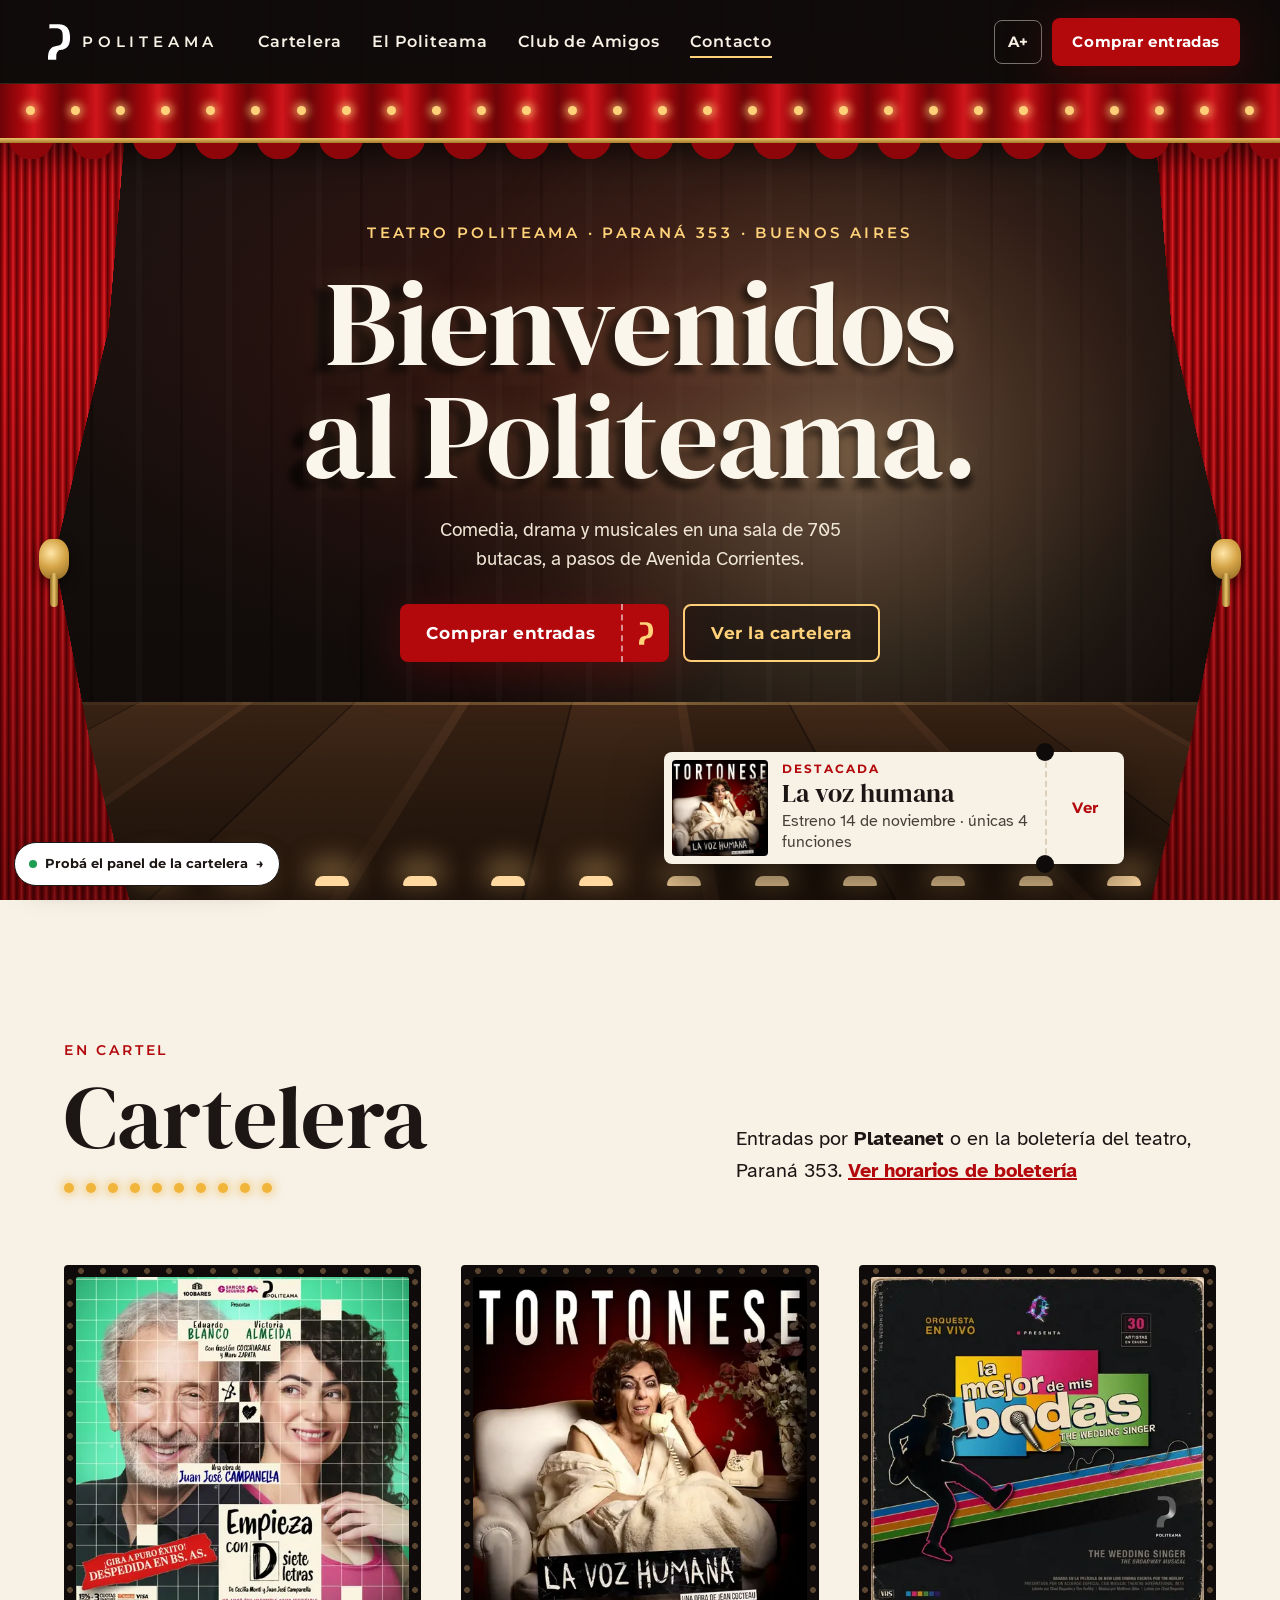
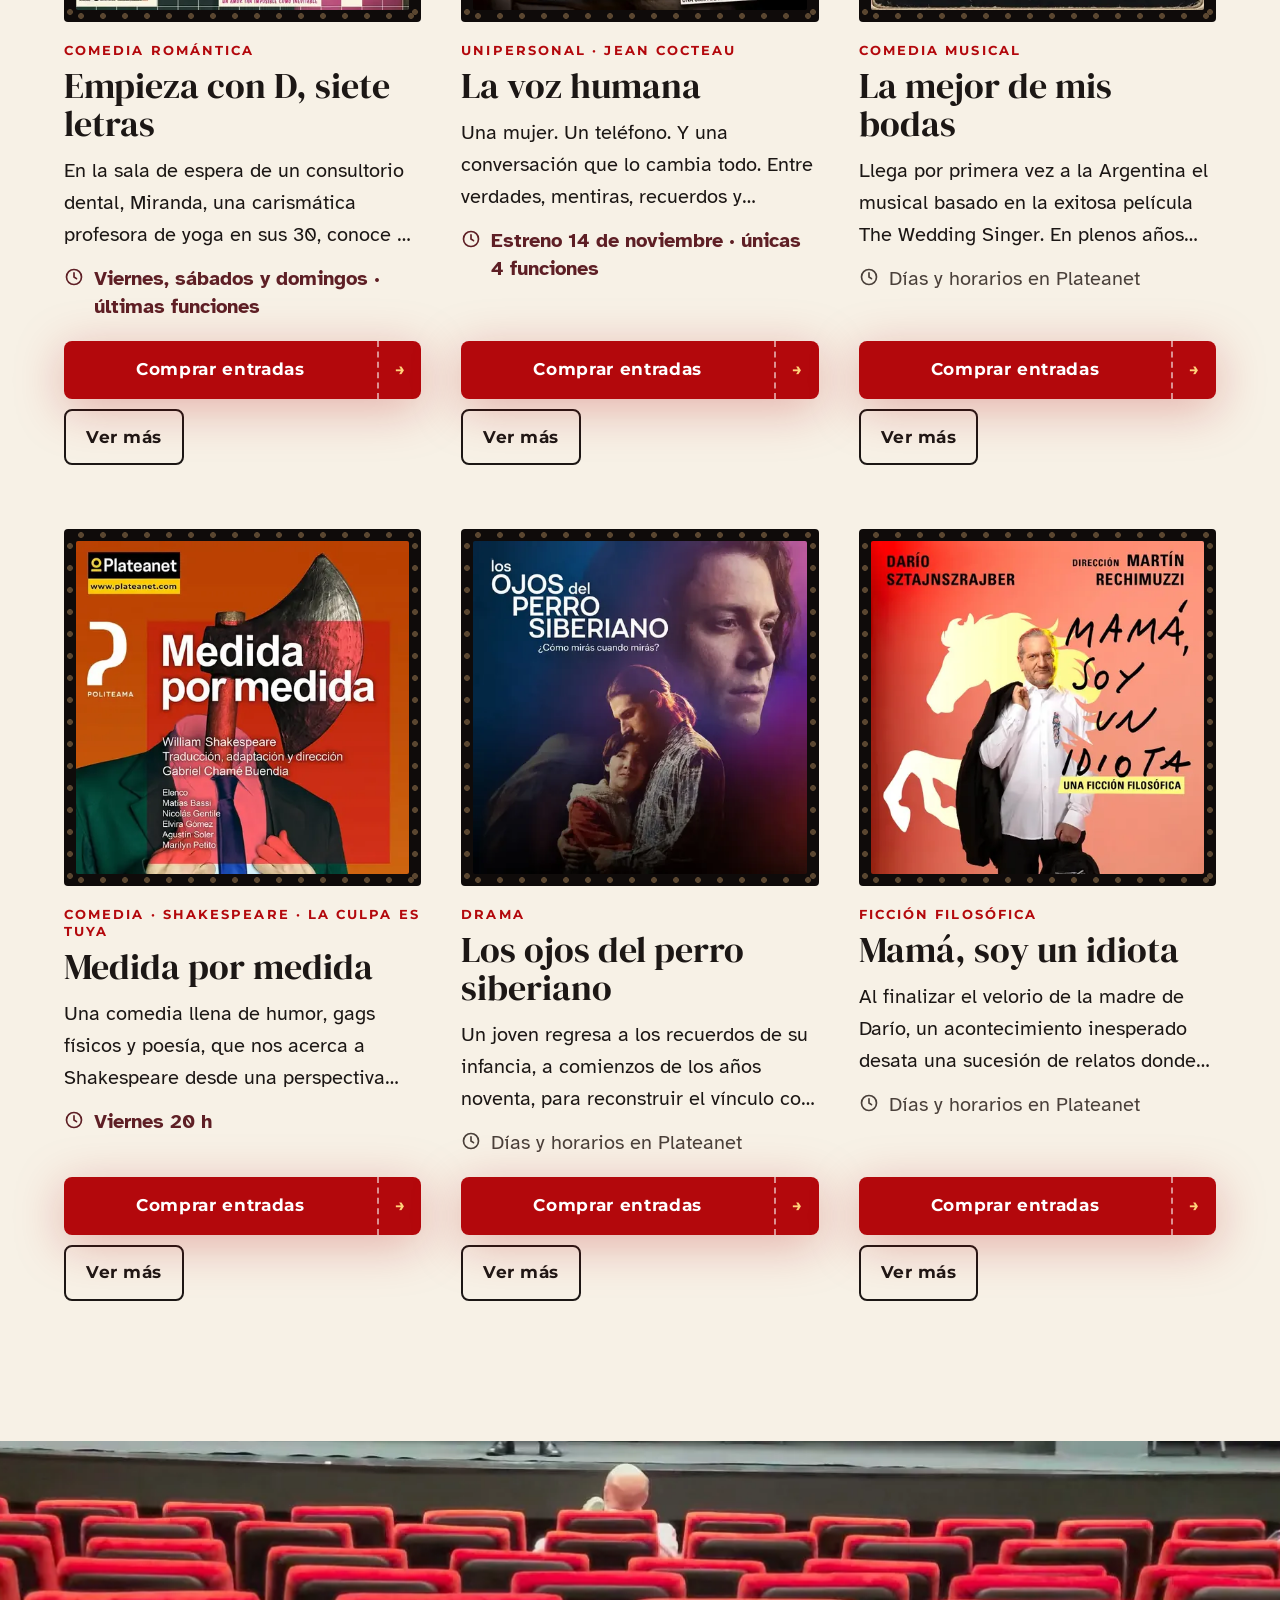
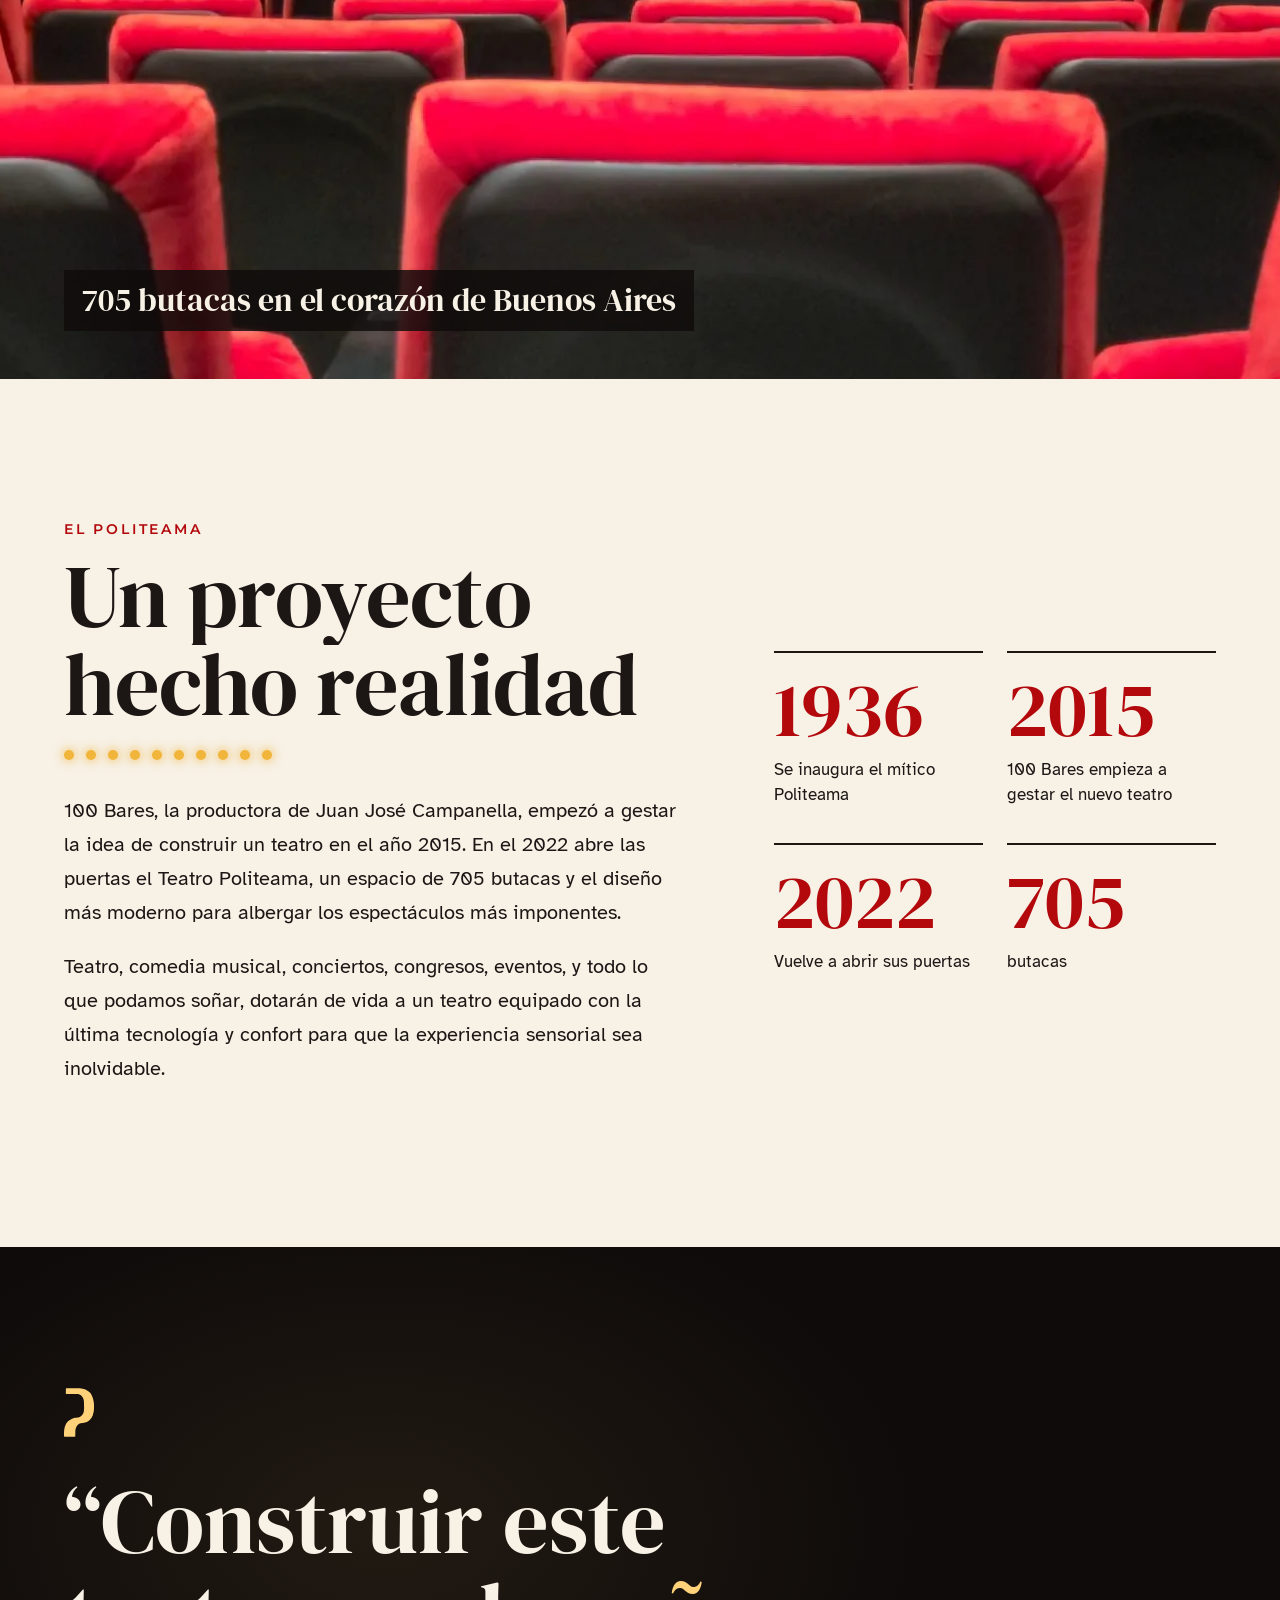
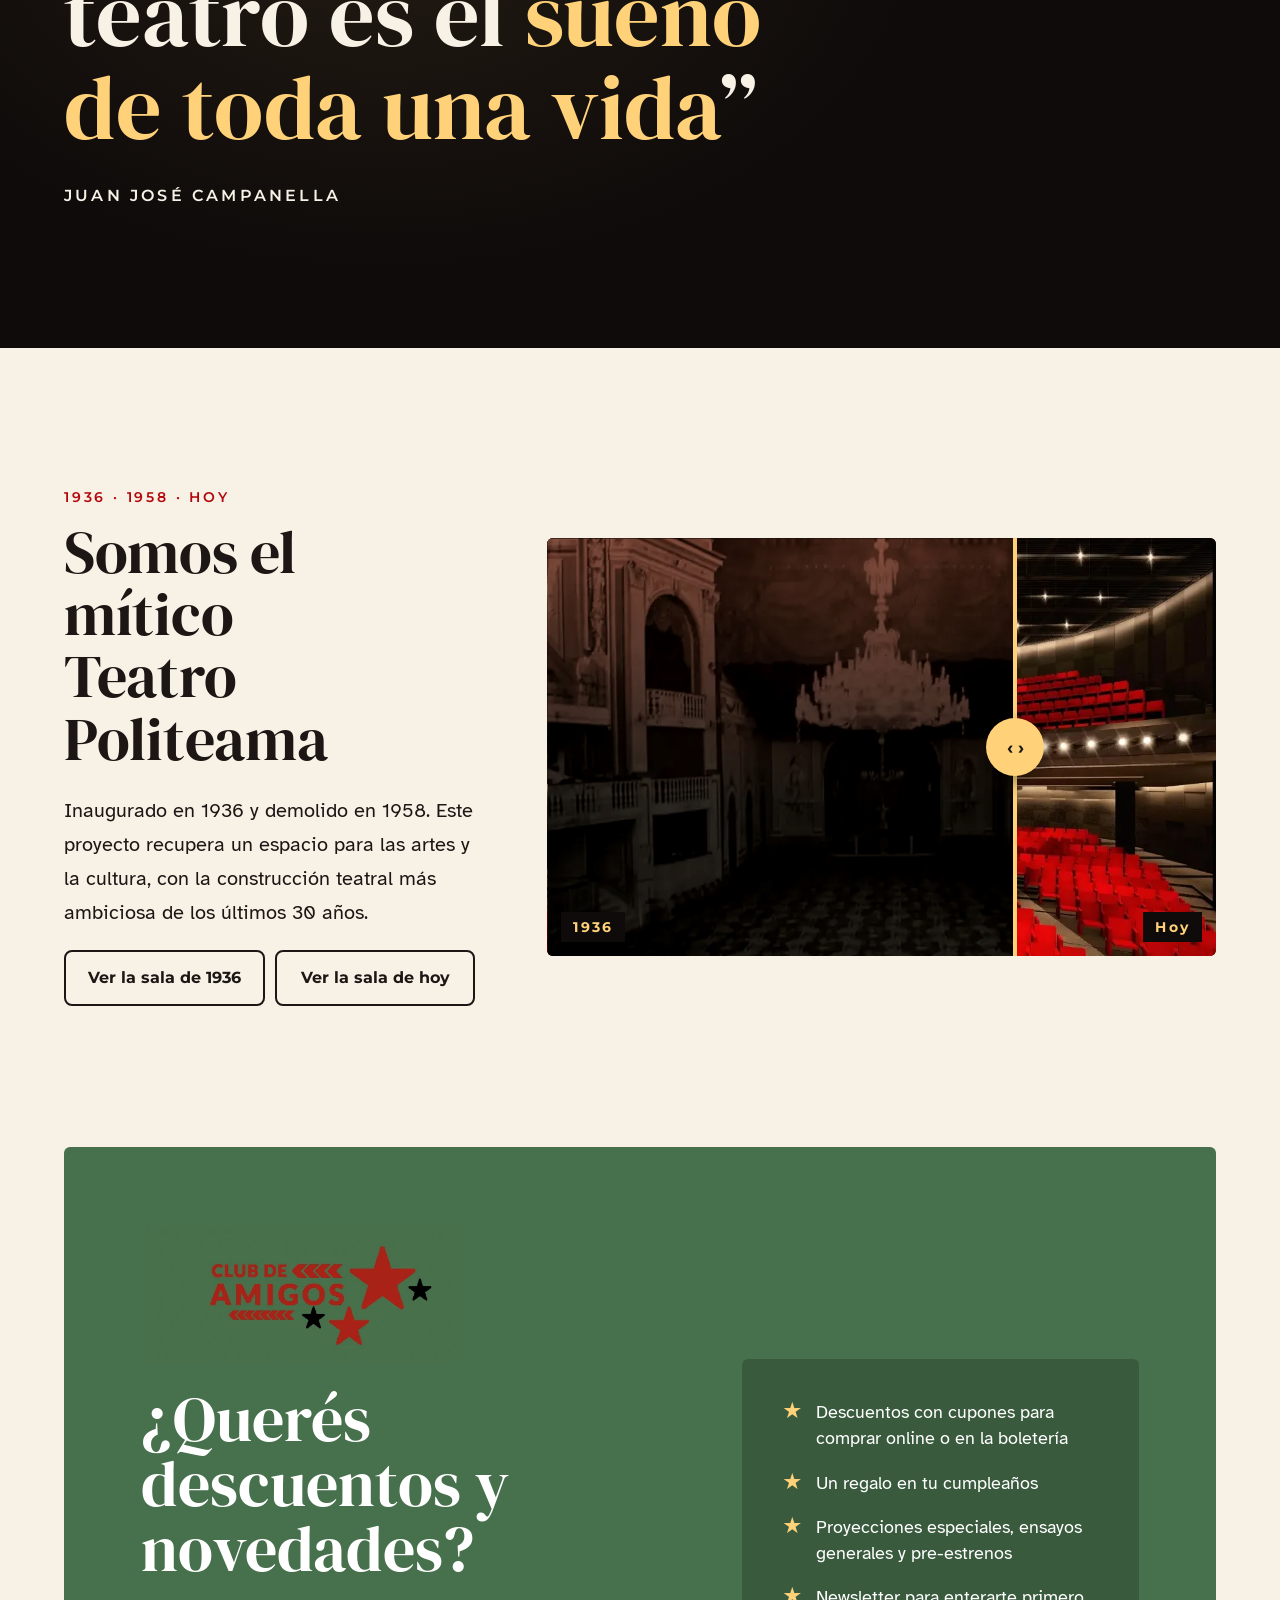
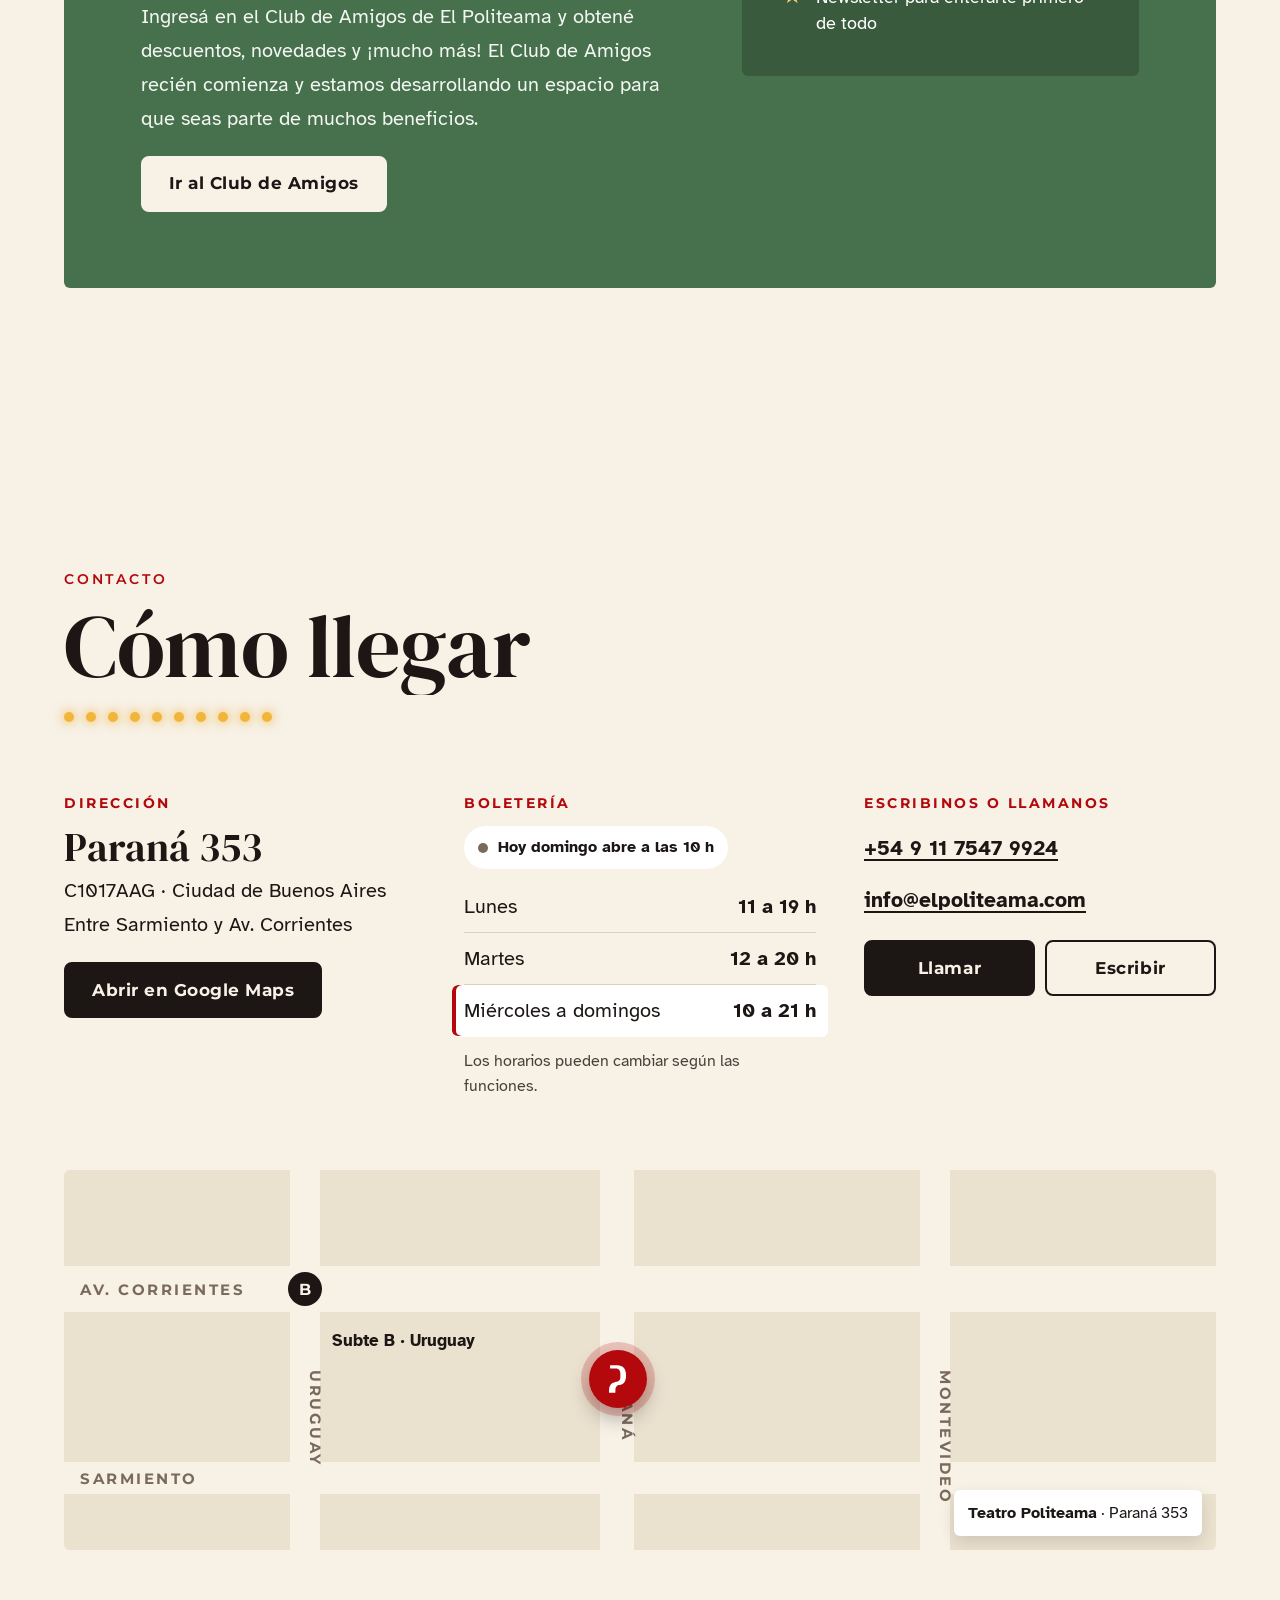
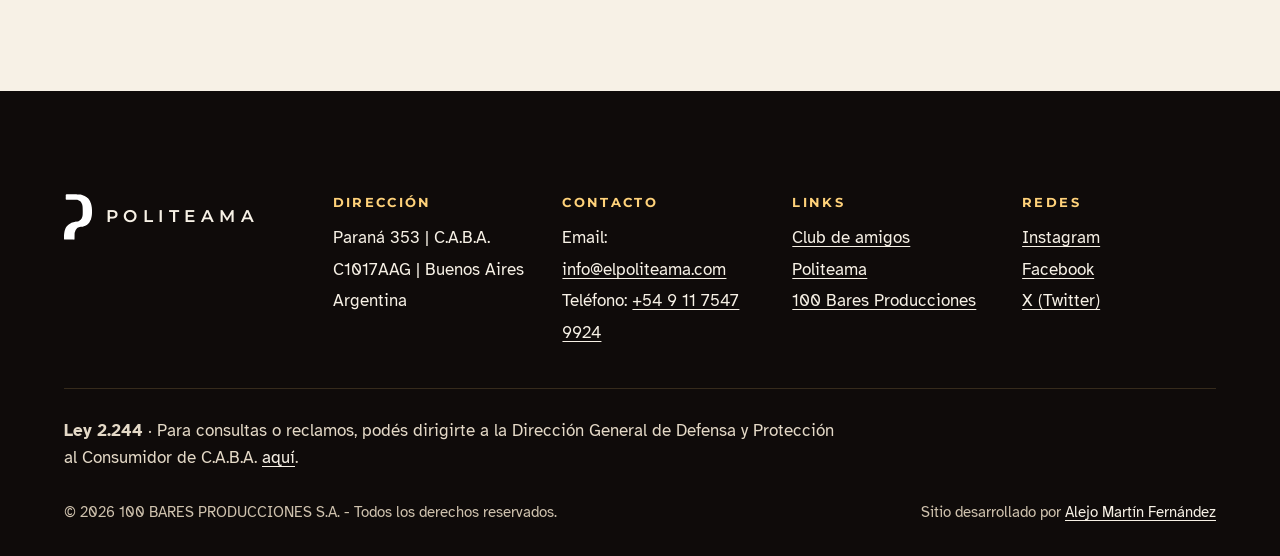
==== commit 8a709e1a: "Sin imágenes vacías al cargar Co-Authored-By: Claude Opus 5.5 <noreply@anthropic.com> Claude-Session" ====
--- a/index.html
+++ b/index.html
@@ -117,7 +117,7 @@
   </div>
 
   <button type="button" class="en-escena aparece" style="--d:6" data-destacada hidden>
-    <img class="en-escena__img" src="" alt="" width="96" height="96" decoding="async">
+    <img class="en-escena__img" alt="" width="96" height="96" decoding="async">
     <span class="en-escena__txt">
       <span class="en-escena__kicker">Destacada</span>
       <span class="en-escena__titulo"></span>
@@ -344,7 +344,7 @@
       <button type="button" class="btn-cerrar" data-cerrar><span aria-hidden="true">←</span> Volver a la cartelera</button>
       <button type="button" class="btn-cerrar btn-cerrar--x" data-cerrar aria-label="Cerrar"><span aria-hidden="true">✕</span> Cerrar</button>
     </div>
-    <div class="ficha__afiche"><img data-f-img src="" alt="" width="900" height="900" decoding="async"></div>
+    <div class="ficha__afiche"><img data-f-img alt="" width="900" height="900" decoding="async"></div>
     <div class="ficha__info">
       <p class="ficha__genero" data-f-genero></p>
       <h2 class="ficha__titulo" id="ficha-titulo" data-f-titulo></h2>
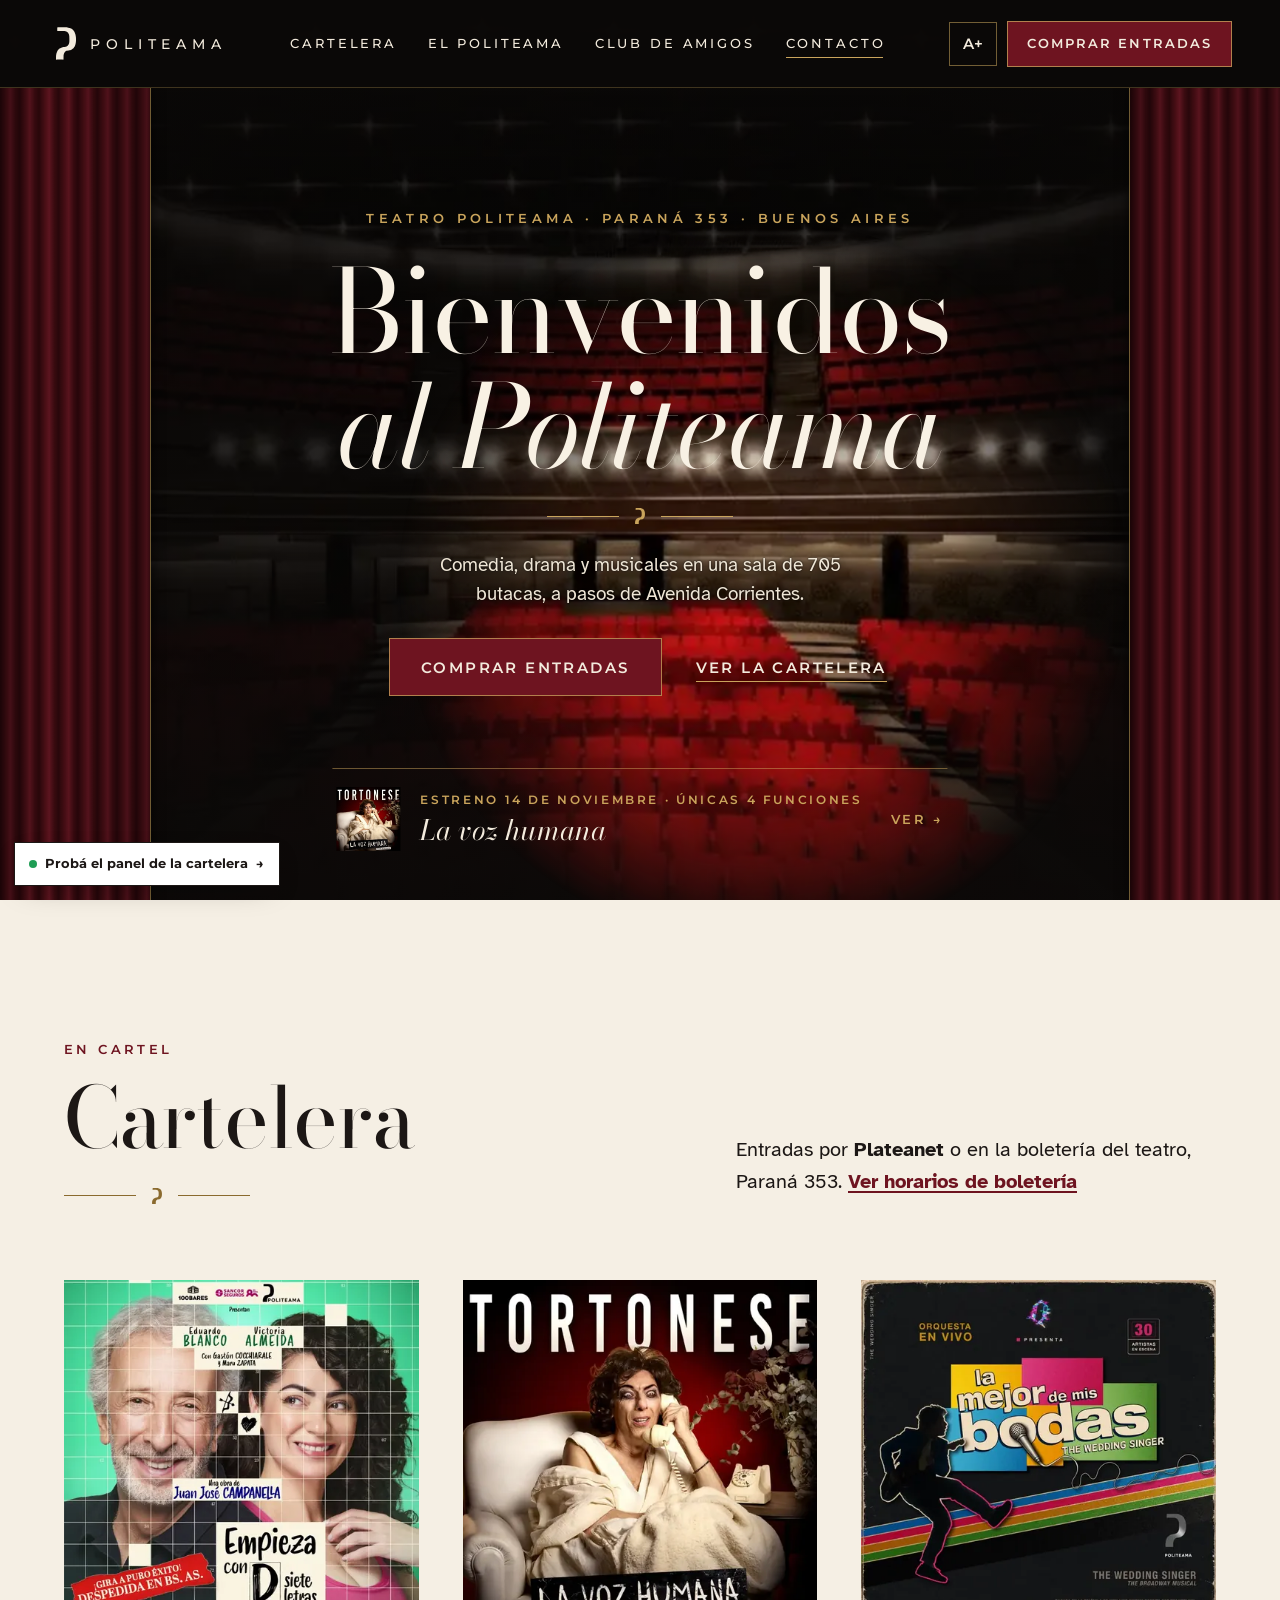
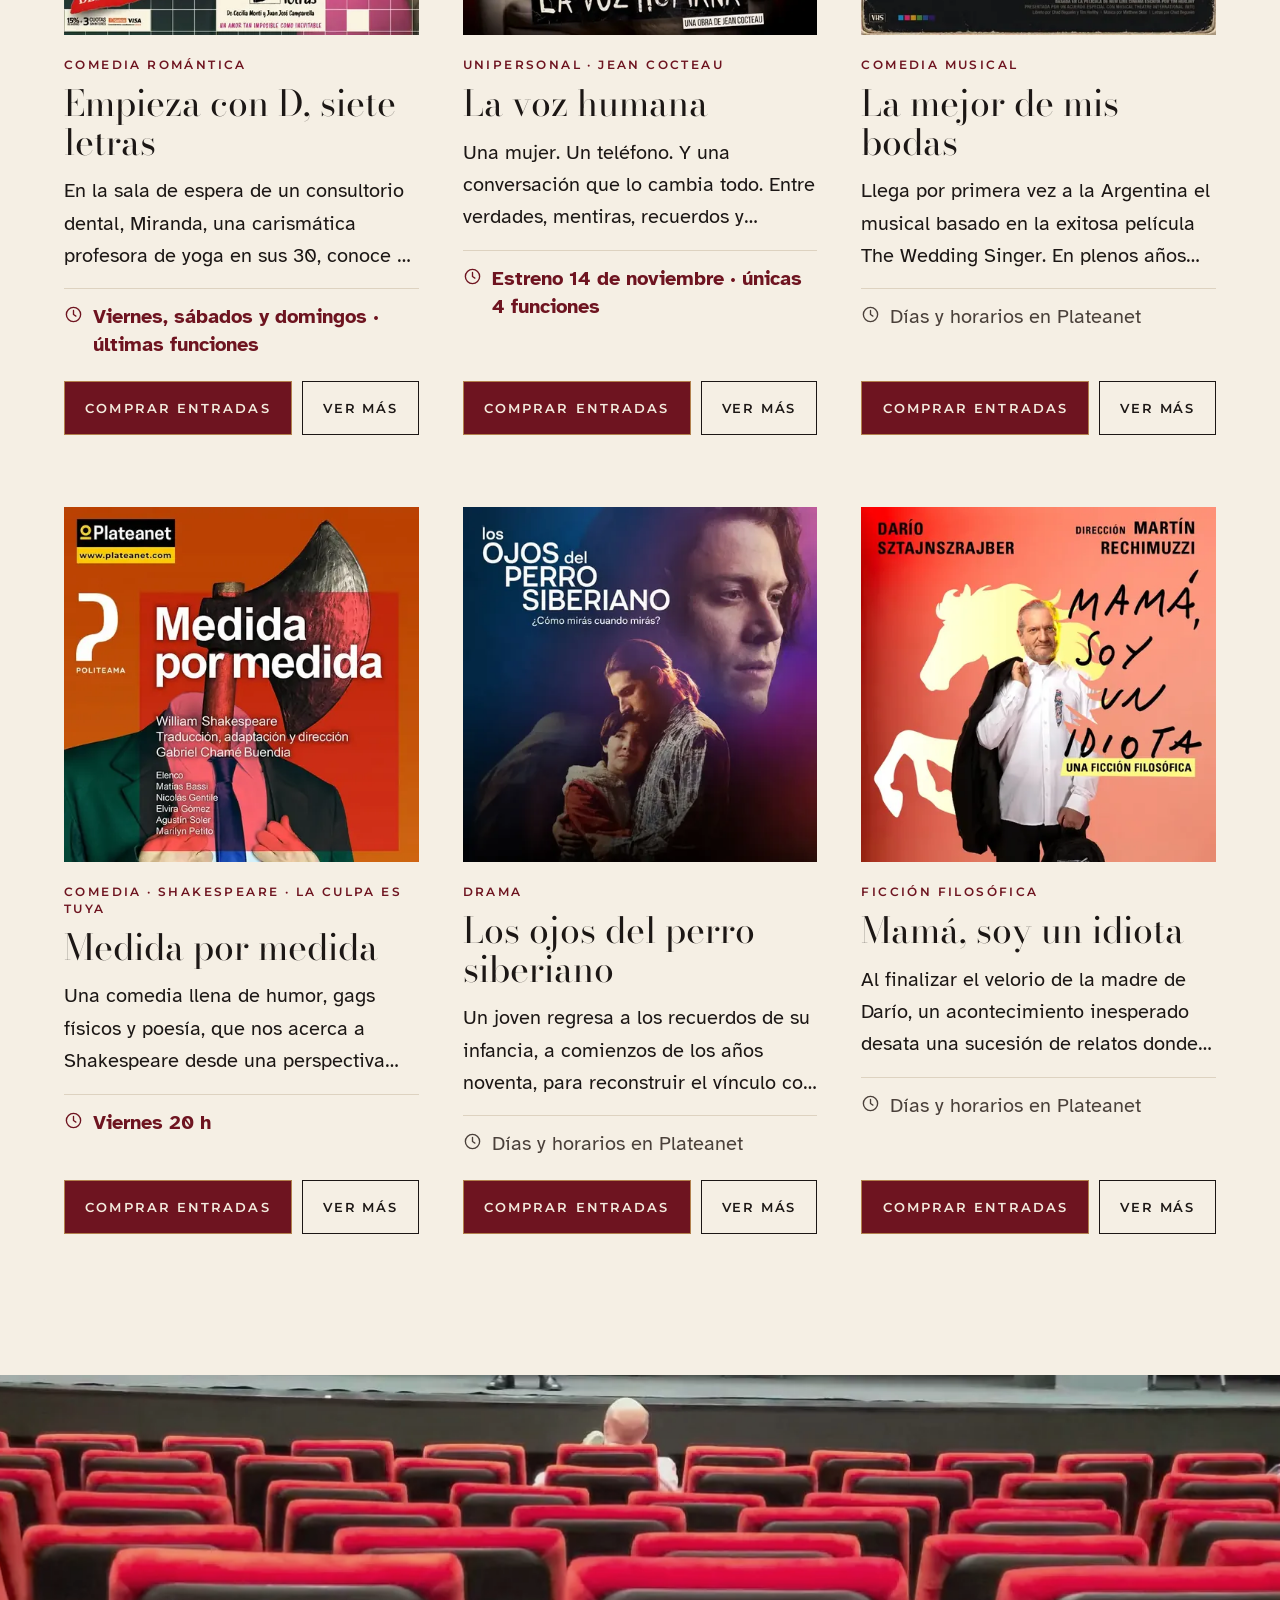
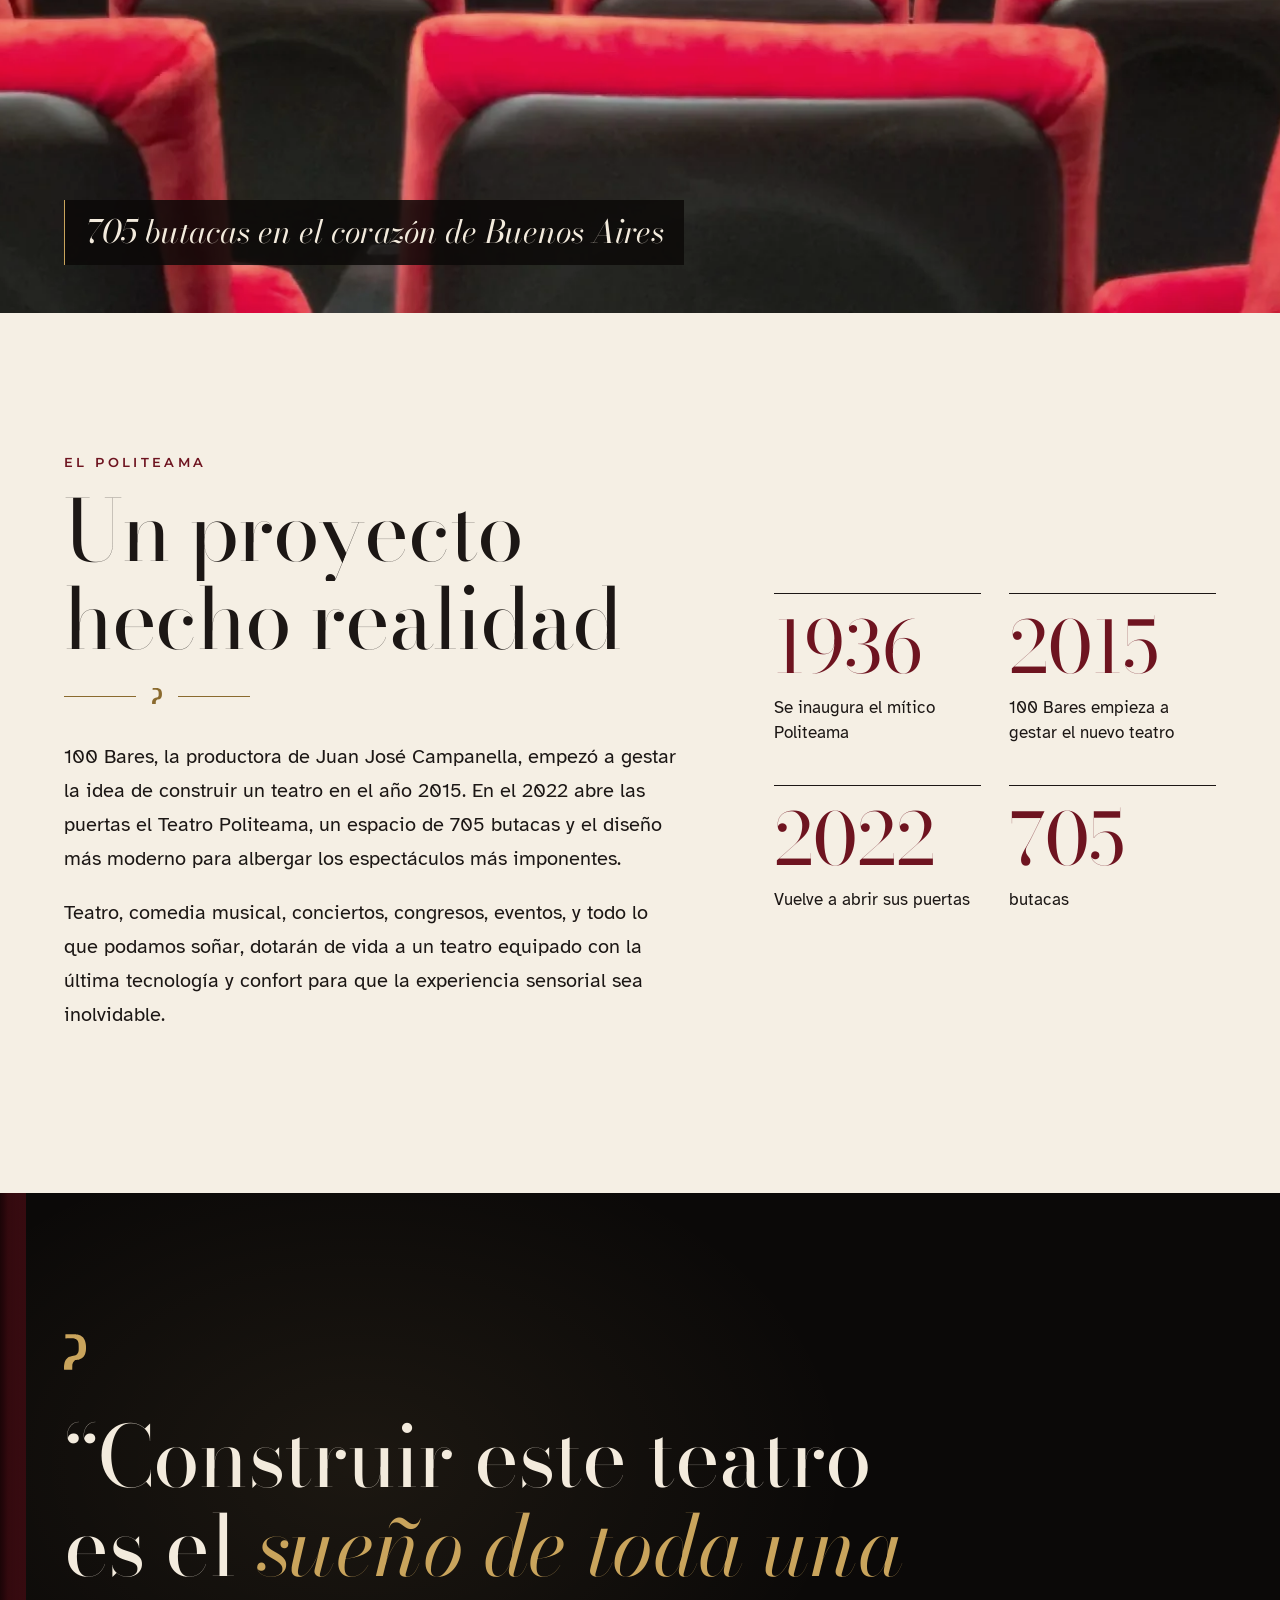
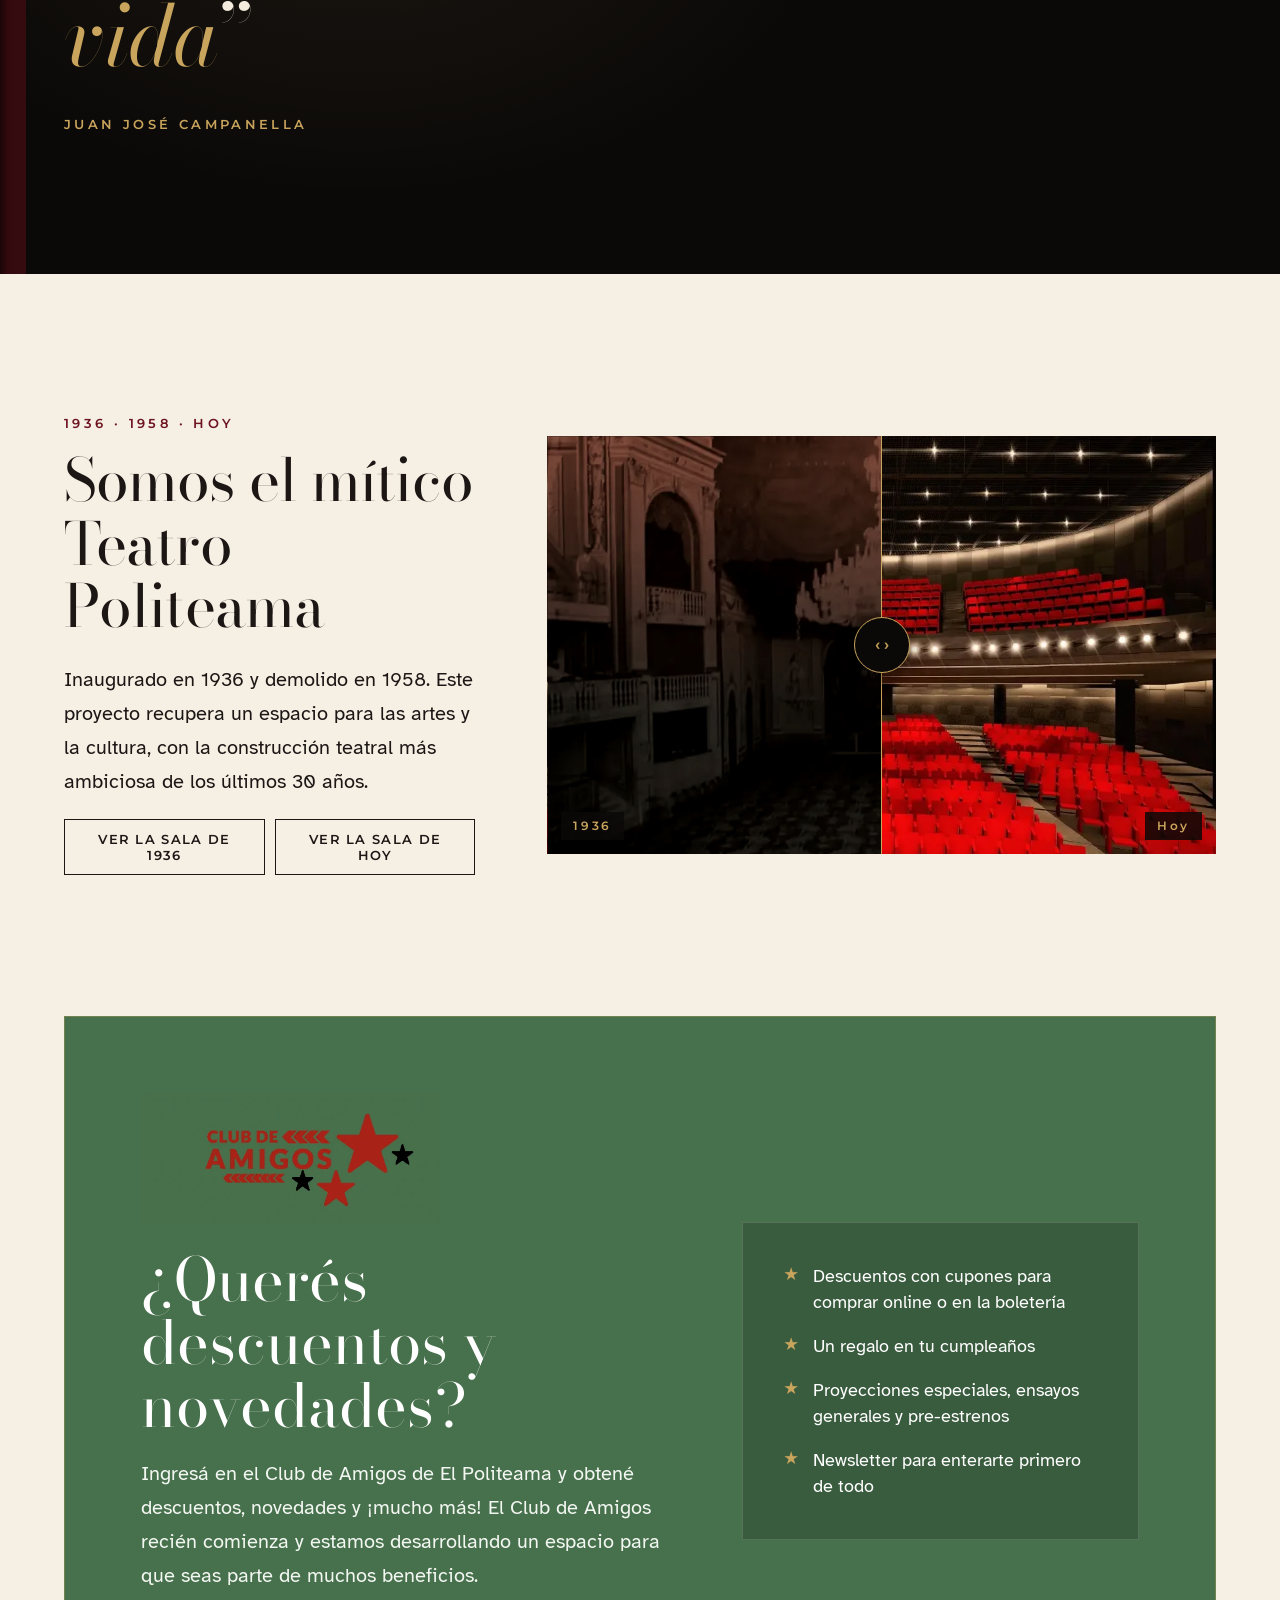
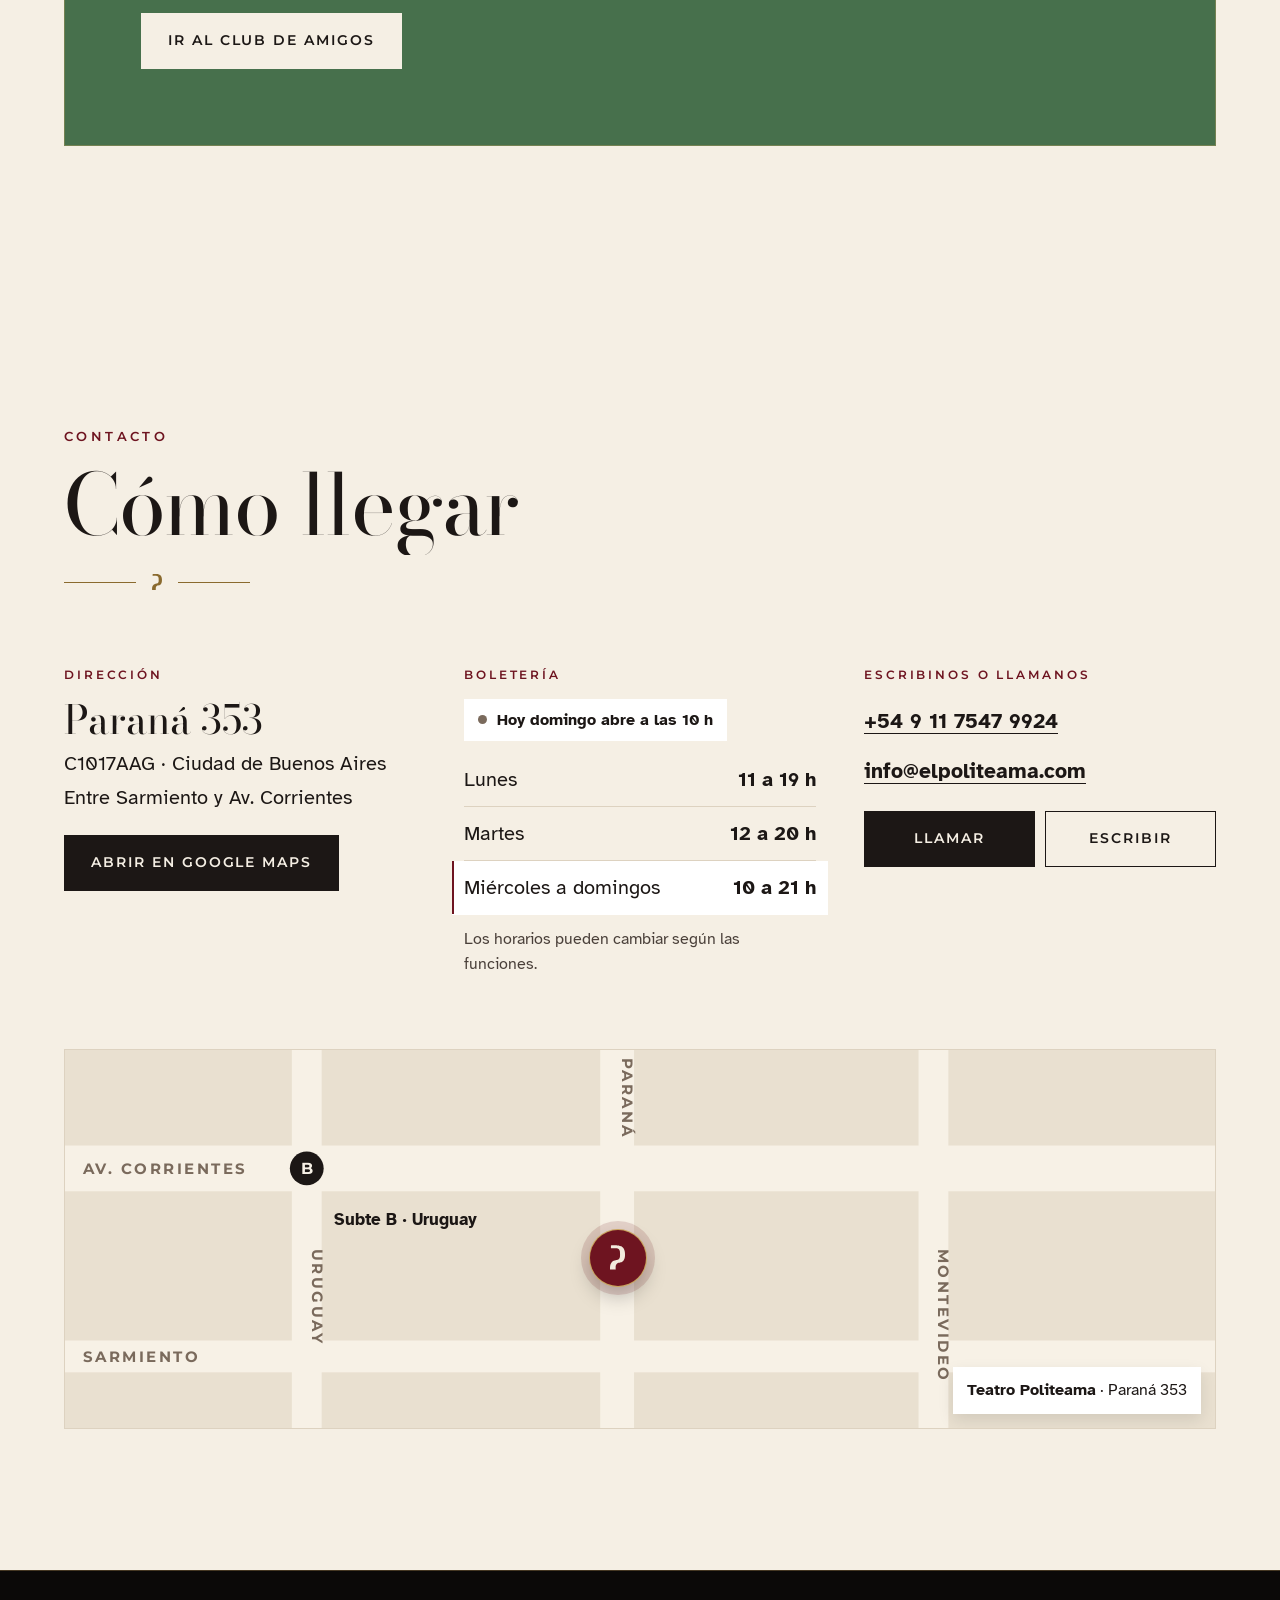
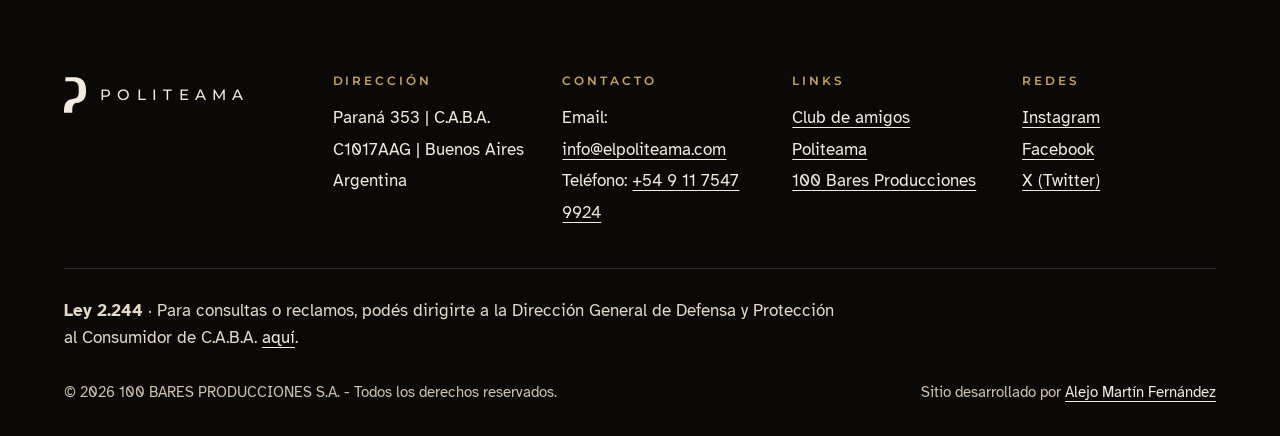
==== commit 3532f794: "Estética Penumbra: sala real en penumbra con seguidor de luz, telón de terciopelo, Bodoni y paleta n" ====
--- a/index.html
+++ b/index.html
@@ -10,14 +10,14 @@
 <meta property="og:url" content="https://elpoliteama.vercel.app/">
 <meta property="og:title" content="Teatro Politeama · Cartelera y entradas">
 <meta property="og:description" content="Comedia, drama y musicales en Paraná 353, a pasos de Corrientes. Mirá qué hay en cartel.">
-<meta property="og:image" content="https://elpoliteama.vercel.app/img/og.jpg?v=1">
+<meta property="og:image" content="https://elpoliteama.vercel.app/img/og.jpg?v=2">
 <meta property="og:image:width" content="1200">
 <meta property="og:image:height" content="630">
 <meta property="og:image:type" content="image/jpeg">
 <meta property="og:image:alt" content="Teatro Politeama: telón rojo, la sala y el logo. Bienvenidos al Politeama.">
 <meta name="twitter:card" content="summary_large_image">
-<meta name="twitter:image" content="https://elpoliteama.vercel.app/img/og.jpg?v=1">
-<meta name="theme-color" content="#0F0B0A">
+<meta name="twitter:image" content="https://elpoliteama.vercel.app/img/og.jpg?v=2">
+<meta name="theme-color" content="#0B0908">
 <link rel="icon" href="img/favicon.png" type="image/png">
 <link rel="apple-touch-icon" href="img/apple-touch-icon.png">
 <script>
@@ -31,9 +31,9 @@
 </script>
 <link rel="preconnect" href="https://fonts.googleapis.com">
 <link rel="preconnect" href="https://fonts.gstatic.com" crossorigin>
-<link rel="stylesheet" href="https://fonts.googleapis.com/css2?family=DM+Serif+Display&amp;family=Atkinson+Hyperlegible:ital,wght@0,400;0,700;1,400&amp;family=Montserrat:wght@600;700&amp;display=swap">
+<link rel="stylesheet" href="https://fonts.googleapis.com/css2?family=Bodoni+Moda:ital,opsz,wght@0,6..96,400;0,6..96,500;1,6..96,400&amp;family=Atkinson+Hyperlegible:ital,wght@0,400;0,700;1,400&amp;family=Montserrat:wght@500;600;700&amp;display=swap">
 <link rel="stylesheet" href="kit/kit.css?v=1">
-<link rel="stylesheet" href="css/style.css?v=1">
+<link rel="stylesheet" href="css/style.css?v=2">
 </head>
 <body>
 <svg width="0" height="0" style="position:absolute" aria-hidden="true">
@@ -86,7 +86,7 @@
     <a href="#club" data-cerrar-menu>Club de Amigos</a>
     <a href="#contacto" data-cerrar-menu>Contacto</a>
   </nav>
-  <button type="button" class="entrada" data-elegir data-cerrar-menu><span class="entrada__a">Comprar entradas</span><span class="entrada__b" aria-hidden="true"><svg><use href="#logo-p"/></svg></span></button>
+  <button type="button" class="entrada" data-elegir data-cerrar-menu><span class="entrada__a">Comprar entradas</span></button>
   <div class="menu__redes">
     <a href="https://instagram.com/elpoliteama" target="_blank" rel="noopener">Instagram</a>
     <a href="https://facebook.com/PoliteamaTeatro" target="_blank" rel="noopener">Facebook</a>
@@ -99,38 +99,34 @@
 
 <!-- HERO: el escenario -->
 <section class="escenario" id="inicio" aria-label="Bienvenida">
-  <div class="escenario__fondo" aria-hidden="true"></div>
-  <div class="escenario__seguidor" aria-hidden="true"></div>
-  <div class="escenario__piso" aria-hidden="true"><div class="escenario__tablas"></div><div class="escenario__candilejas" data-candilejas="14"></div></div>
+  <div class="escenario__sala" aria-hidden="true"><img src="img/sala-oscura.webp" alt="" width="1186" height="643" fetchpriority="high" decoding="async"></div>
+  <div class="foco" aria-hidden="true"><div class="foco__img"><img src="img/sala-luz.webp" alt="" width="1186" height="643" decoding="async"></div></div>
+  <div class="escenario__velo" aria-hidden="true"></div>
 
   <div class="escena">
     <p class="escena__kicker aparece" style="--d:0"><span class="solo-desk">Teatro Politeama · </span>Paraná 353 · Buenos Aires</p>
-    <div class="escena__titulo-caja">
-      <h1 class="escena__titulo"><span class="linea"><span>Bienvenidos</span></span><span class="linea"><span>al Politeama.</span></span></h1>
-      <p class="escena__sombra" aria-hidden="true"><span>Bienvenidos</span><span>al Politeama.</span></p>
-    </div>
+    <h1 class="escena__titulo"><span class="linea"><span>Bienvenidos</span></span><span class="linea"><span><em>al Politeama</em></span></span></h1>
+    <div class="ornamento ornamento--oro aparece" style="--d:2" aria-hidden="true"><span></span><svg><use href="#logo-p"/></svg><span></span></div>
     <p class="escena__bajada aparece" style="--d:3">Comedia, drama y musicales en una sala de 705 butacas, a pasos de Avenida Corrientes.</p>
     <div class="escena__botones aparece" style="--d:4">
-      <button type="button" class="entrada" data-elegir><span class="entrada__a">Comprar entradas</span><span class="entrada__b" aria-hidden="true"><svg><use href="#logo-p"/></svg></span></button>
-      <a class="btn-luz" href="#cartelera">Ver la cartelera</a>
+      <button type="button" class="entrada" data-elegir><span class="entrada__a">Comprar entradas</span></button>
+      <a class="btn-link" href="#cartelera">Ver la cartelera</a>
     </div>
   </div>
 
   <button type="button" class="en-escena aparece" style="--d:6" data-destacada hidden>
-    <img class="en-escena__img" alt="" width="96" height="96" decoding="async">
+    <img class="en-escena__img" alt="" width="64" height="64" decoding="async">
     <span class="en-escena__txt">
       <span class="en-escena__kicker">Destacada</span>
       <span class="en-escena__titulo"></span>
-      <span class="en-escena__funciones"></span>
     </span>
-    <span class="en-escena__troquel" aria-hidden="true">Ver</span>
+    <span class="en-escena__ver" aria-hidden="true">Ver →</span>
   </button>
 
-  <div class="bambalina" aria-hidden="true"><div class="bambalina__luces" data-luces-bambalina></div></div>
   <div class="telon telon--izq" aria-hidden="true"></div>
   <div class="telon telon--der" aria-hidden="true"></div>
-  <span class="lazo lazo--izq" aria-hidden="true"></span>
-  <span class="lazo lazo--der" aria-hidden="true"></span>
+  <span class="filete filete--izq" aria-hidden="true"></span>
+  <span class="filete filete--der" aria-hidden="true"></span>
 </section>
 
 <!-- CARTELERA -->
@@ -140,7 +136,7 @@
       <div>
         <p class="kicker revelar">En cartel</p>
         <h2 class="titulo-seccion revelar" id="t-cartelera"><span class="linea"><span>Cartelera</span></span></h2>
-        <div class="luces-linea revelar" data-luces-linea="10" aria-hidden="true"></div>
+        <div class="ornamento revelar" aria-hidden="true"><span></span><svg><use href="#logo-p"/></svg><span></span></div>
       </div>
       <p class="seccion__intro revelar">Entradas por <b>Plateanet</b> o en la boletería del teatro, Paraná 353. <a href="#contacto">Ver horarios de boletería</a></p>
     </header>
@@ -168,7 +164,7 @@
     <div class="proyecto__texto">
       <p class="kicker revelar">El Politeama</p>
       <h2 class="titulo-seccion revelar" id="t-proyecto"><span class="linea"><span>Un proyecto</span></span><span class="linea"><span>hecho realidad</span></span></h2>
-      <div class="luces-linea revelar" data-luces-linea="10" aria-hidden="true"></div>
+      <div class="ornamento revelar" aria-hidden="true"><span></span><svg><use href="#logo-p"/></svg><span></span></div>
       <p class="lectura revelar">100 Bares, la productora de Juan José Campanella, empezó a gestar la idea de construir un teatro en el año 2015. En el 2022 abre las puertas el Teatro Politeama, un espacio de 705 butacas y el diseño más moderno para albergar los espectáculos más imponentes.</p>
       <p class="lectura revelar">Teatro, comedia musical, conciertos, congresos, eventos, y todo lo que podamos soñar, dotarán de vida a un teatro equipado con la última tecnología y confort para que la experiencia sensorial sea inolvidable.</p>
     </div>
@@ -242,7 +238,7 @@
       <div>
         <p class="kicker revelar">Contacto</p>
         <h2 class="titulo-seccion revelar" id="t-contacto"><span class="linea"><span>Cómo llegar</span></span></h2>
-        <div class="luces-linea revelar" data-luces-linea="10" aria-hidden="true"></div>
+        <div class="ornamento revelar" aria-hidden="true"><span></span><svg><use href="#logo-p"/></svg><span></span></div>
       </div>
     </header>
     <div class="contacto">
@@ -274,7 +270,7 @@
     </div>
     <figure class="mapa revelar-foto" aria-label="Mapa ilustrado: el teatro está en Paraná 353, entre Sarmiento y Avenida Corrientes">
       <svg viewBox="0 0 1200 380" preserveAspectRatio="xMidYMid slice" aria-hidden="true">
-        <rect width="1200" height="380" fill="#EBE1CF"/>
+        <rect width="1200" height="380" fill="#E9E0D0"/>
         <g fill="#F7F1E6">
           <rect x="0" y="96" width="1200" height="46"/>
           <rect x="0" y="292" width="1200" height="32"/>
@@ -286,7 +282,7 @@
           <text x="40" y="125">AV. CORRIENTES</text>
           <text x="40" y="314">SARMIENTO</text>
           <text x="270" y="200" transform="rotate(90 270 200)">URUGUAY</text>
-          <text x="582" y="190" transform="rotate(90 582 190)">PARANÁ</text>
+          <text x="582" y="8" transform="rotate(90 582 8)">PARANÁ</text>
           <text x="900" y="200" transform="rotate(90 900 200)">MONTEVIDEO</text>
         </g>
         <g transform="translate(265 119)"><circle r="17" fill="#1C1715"/><text y="6" text-anchor="middle" fill="#F7F1E6" font-family="Montserrat, sans-serif" font-weight="700" font-size="16">B</text></g>
@@ -377,6 +373,6 @@
   </div>
 </div>
 
-<script type="module" src="js/main.js?v=1"></script>
+<script type="module" src="js/main.js?v=2"></script>
 </body>
 </html>
--- a/css/style.css
+++ b/css/style.css
@@ -1,22 +1,24 @@
 /* ==========================================================================
-   Teatro Politeama · elpoliteama.com
-   Noche #0F0B0A · Telón #B3080C · Butaca #5E1F25 · Bombita #FFD27A · Programa #F7F1E6 · Tinta #1C1715
+   Teatro Politeama · elpoliteama.com — estética "Penumbra"
+   Negro #0B0908 · Terciopelo #3A0B10 · Bordó #6E1420 · Oro #C9A45C · Marfil #F3EBDD · Programa #F5EFE4 · Tinta #1C1715
    ========================================================================== */
 :root {
-  --noche: #0F0B0A;
-  --noche-2: #17110E;
-  --telon: #B3080C;
-  --telon-osc: #8E0609;
-  --butaca: #5E1F25;
-  --bombita: #FFD27A;
-  --programa: #F7F1E6;
+  --noche: #0B0908;
+  --noche-2: #131010;
+  --terciopelo: #3A0B10;
+  --bordo: #6E1420;
+  --bordo-osc: #4E0D16;
+  --oro: #C9A45C;
+  --oro-osc: #8A6A2E;
+  --marfil: #F3EBDD;
+  --programa: #F5EFE4;
   --papel: #FFFFFF;
   --tinta: #1C1715;
   --tinta-2: #4A403A;
-  --linea: #DCCFBC;
+  --linea: #DDD2C0;
   --club: #47704C;
 
-  --f-titulo: 'DM Serif Display', Georgia, 'Times New Roman', serif;
+  --f-titulo: 'Bodoni Moda', 'Didot', 'Bodoni 72', Georgia, serif;
   --f-cartel: 'Montserrat', system-ui, sans-serif;
   --f-texto: 'Atkinson Hyperlegible', system-ui, -apple-system, 'Segoe UI', sans-serif;
 
@@ -28,9 +30,10 @@
   --ease: cubic-bezier(.2, .7, .2, 1);
   --ease-telon: cubic-bezier(.72, 0, .18, 1);
   --abre: .2;
-}
-@media (min-width: 1024px) { :root { --barra-h: 84px; } }
-@media (max-width: 767px) { :root { --celu-h: 74px; --abre: .13; } }
+  --velvet: linear-gradient(90deg, rgba(0, 0, 0, .35), transparent 30%, rgba(0, 0, 0, .25)), repeating-linear-gradient(90deg, #2A070B 0, #4A0F16 28px, #5E1520 44px, #3A0B10 66px, #2A070B 84px);
+}
+@media (min-width: 1180px) { :root { --barra-h: 88px; } }
+@media (max-width: 767px) { :root { --celu-h: 74px; } }
 
 *, *::before, *::after { box-sizing: border-box; }
 [hidden] { display: none !important; }
@@ -46,316 +49,306 @@
 img { max-width: 100%; height: auto; display: block; }
 a { color: inherit; }
 button { font: inherit; color: inherit; }
-:focus-visible { outline: 3px solid var(--bombita); outline-offset: 3px; border-radius: 4px; }
-.programa :focus-visible, .ficha :focus-visible, .elegir :focus-visible { outline-color: var(--telon); }
+:focus-visible { outline: 2px solid var(--oro); outline-offset: 3px; }
+.programa :focus-visible, .ficha :focus-visible, .elegir :focus-visible { outline-color: var(--bordo); }
 .sr { position: absolute; width: 1px; height: 1px; overflow: hidden; clip: rect(0 0 0 0); white-space: nowrap; }
-.saltar { position: absolute; left: 12px; top: -80px; z-index: 300; background: var(--bombita); color: var(--tinta); padding: 12px 18px; border-radius: 8px; font-weight: 700; text-decoration: none; }
+.saltar { position: absolute; left: 12px; top: -80px; z-index: 300; background: var(--oro); color: var(--tinta); padding: 12px 18px; font-weight: 700; text-decoration: none; }
 .saltar:focus { top: 12px; }
 .contenedor { width: 100%; max-width: calc(var(--ancho) + var(--pad) * 2); margin: 0 auto; padding: 0 var(--pad); }
 .contenedor > * { min-width: 0; }
+.solo-desk { display: none; }
+@media (min-width: 768px) { .solo-desk { display: inline; } }
 
 /* ---------- botones ---------- */
 .entrada {
-  display: inline-flex; align-items: stretch; min-height: 58px; padding: 0; border: 0; background: none; cursor: pointer;
-  color: #fff; text-decoration: none; font: 700 1.0625rem/1 var(--f-cartel); letter-spacing: .04em; touch-action: manipulation;
-  filter: drop-shadow(0 10px 24px rgba(179, 8, 12, .28)); transition: transform .18s var(--ease), filter .2s;
-}
-.entrada__a, .entrada__b { display: flex; align-items: center; background: var(--telon); transition: background .2s; }
-.entrada__a { padding: 0 26px; border-radius: 8px 0 0 8px; }
-.entrada__b { padding: 0 16px; border-left: 2px dashed rgba(255, 255, 255, .55); border-radius: 0 8px 8px 0; color: var(--bombita); }
-.entrada__a:only-child { border-radius: 8px; }
-.entrada__b svg { width: 14px; height: 23px; }
-@media (hover: hover) { .entrada:hover .entrada__a, .entrada:hover .entrada__b { background: var(--butaca); } .entrada:hover { transform: translateY(-2px); } }
-.entrada:active { transform: scale(.97); }
-.entrada--chica { min-height: 48px; font-size: .9375rem; }
+  display: inline-flex; align-items: stretch; min-height: 58px; padding: 0; border: 0; background: none; cursor: pointer; white-space: nowrap;
+  color: var(--marfil); text-decoration: none; font: 600 .9375rem/1 var(--f-cartel); letter-spacing: .16em; text-transform: uppercase; touch-action: manipulation;
+  transition: transform .18s var(--ease);
+}
+.entrada__a { display: flex; align-items: center; justify-content: center; padding: 0 32px; background: var(--bordo); box-shadow: inset 0 0 0 1px rgba(201, 164, 92, .75); transition: background .25s, box-shadow .25s; }
+.entrada__b { display: none; }
+@media (hover: hover) { .entrada:hover .entrada__a { background: var(--bordo-osc); box-shadow: inset 0 0 0 1px var(--oro), 0 0 0 4px rgba(201, 164, 92, .12); } }
+.entrada:active { transform: scale(.98); }
+.entrada--chica { min-height: 46px; font-size: .8125rem; }
 .entrada--chica .entrada__a { padding: 0 20px; }
-.entrada--ancha { width: 100%; }
-.entrada--ancha .entrada__a { flex: 1; justify-content: center; text-align: center; padding: 14px 18px; line-height: 1.25; }
-
-.btn-luz, .btn-borde, .btn-tinta, .btn-crema {
-  display: inline-flex; align-items: center; justify-content: center; min-height: 56px; padding: 0 26px; border-radius: 8px;
-  font: 700 1.0625rem/1.2 var(--f-cartel); letter-spacing: .03em; text-decoration: none; cursor: pointer; text-align: center;
+.entrada--ancha { width: 100%; white-space: normal; }
+.entrada--ancha .entrada__a { flex: 1; text-align: center; padding: 16px 18px; line-height: 1.35; min-width: 0; }
+
+.btn-link {
+  display: inline-flex; align-items: center; min-height: 58px; padding: 0 4px; color: var(--marfil); text-decoration: none;
+  font: 600 .9375rem/1 var(--f-cartel); letter-spacing: .16em; text-transform: uppercase; position: relative; touch-action: manipulation;
+}
+.btn-link::after { content: ''; position: absolute; left: 4px; right: 4px; bottom: 14px; height: 1px; background: var(--oro); transition: transform .35s var(--ease); transform-origin: left; }
+@media (hover: hover) { .btn-link:hover { color: #fff; } .btn-link:hover::after { transform: scaleX(.4); } }
+
+.btn-borde, .btn-tinta, .btn-crema {
+  display: inline-flex; align-items: center; justify-content: center; min-height: 56px; padding: 0 26px;
+  font: 600 .875rem/1.25 var(--f-cartel); letter-spacing: .14em; text-transform: uppercase; text-decoration: none; cursor: pointer; text-align: center;
   touch-action: manipulation; transition: background .2s, color .2s, transform .15s, border-color .2s;
 }
-.btn-luz { border: 2px solid var(--bombita); color: var(--bombita); background: rgba(15, 11, 10, .4); }
-.btn-borde { border: 2px solid var(--tinta); color: var(--tinta); background: transparent; }
-.btn-tinta { border: 2px solid var(--tinta); background: var(--tinta); color: var(--programa); }
-.btn-crema { border: 2px solid var(--programa); background: var(--programa); color: var(--tinta); }
+.btn-borde { border: 1px solid var(--tinta); color: var(--tinta); background: transparent; }
+.btn-tinta { border: 1px solid var(--tinta); background: var(--tinta); color: var(--programa); }
+.btn-crema { border: 1px solid var(--programa); background: var(--programa); color: var(--tinta); }
 @media (hover: hover) {
-  .btn-luz:hover { background: var(--bombita); color: var(--tinta); }
   .btn-borde:hover { background: var(--tinta); color: var(--programa); }
-  .btn-tinta:hover { background: var(--butaca); border-color: var(--butaca); }
+  .btn-tinta:hover { background: var(--bordo); border-color: var(--bordo); }
   .btn-crema:hover { background: transparent; color: var(--programa); }
 }
-.btn-luz:active, .btn-borde:active, .btn-tinta:active, .btn-crema:active { transform: scale(.97); }
-
-.kicker { margin: 0 0 14px; font: 600 .875rem/1.3 var(--f-cartel); letter-spacing: .2em; text-transform: uppercase; color: var(--telon); }
-.titulo-seccion { margin: 0; font: 400 clamp(2.75rem, 7vw, 5.5rem)/1 var(--f-titulo); letter-spacing: -.005em; }
-.titulo-seccion--m { font-size: clamp(2.25rem, 5vw, 3.75rem); line-height: 1.04; }
+.btn-borde:active, .btn-tinta:active, .btn-crema:active { transform: scale(.98); }
+
+.kicker { margin: 0 0 16px; font: 600 .8125rem/1.3 var(--f-cartel); letter-spacing: .26em; text-transform: uppercase; color: var(--bordo); }
+.titulo-seccion { margin: 0; font: 400 clamp(2.75rem, 6.6vw, 5.5rem)/1.02 var(--f-titulo); letter-spacing: -.015em; }
+.titulo-seccion em { font-style: italic; }
+.titulo-seccion--m { font-size: clamp(2.25rem, 4.6vw, 3.75rem); line-height: 1.06; }
 .lectura { margin: 0 0 1em; max-width: 64ch; line-height: 1.7; }
 .nota { margin: 12px 0 0; font-size: 1rem; line-height: 1.55; color: var(--tinta-2); }
 
-/* líneas de bombitas */
-.luces-linea { display: flex; gap: 12px; margin-top: 22px; height: 10px; }
-.luces-linea i, .bulbo { width: 10px; height: 10px; border-radius: 50%; background: #CDBFA9; flex: 0 0 auto; transition: background .3s, box-shadow .3s; transition-delay: calc(var(--i) * 70ms + 250ms); }
-.luces-linea.visto i, .bulbo.on { background: var(--bombita); box-shadow: 0 0 10px 3px rgba(255, 210, 122, .75); }
-.programa .luces-linea.visto i { background: #F2B53C; box-shadow: 0 0 10px 2px rgba(242, 181, 60, .6); }
+/* ornamento: filete · P · filete */
+.ornamento { display: flex; align-items: center; gap: 16px; margin-top: 26px; color: var(--oro-osc); }
+.ornamento span { width: 72px; height: 1px; background: currentColor; transform-origin: right; }
+.ornamento span:last-child { transform-origin: left; }
+.ornamento svg { width: 10px; height: 16px; flex: 0 0 auto; }
+.ornamento--oro { color: var(--oro); margin-top: 0; justify-content: center; }
+.js .ornamento.revelar { opacity: 1; transform: none; }
+.js .ornamento.revelar span { transform: scaleX(0); transition: transform 1s var(--ease) .3s; }
+.js .ornamento.revelar svg { opacity: 0; transition: opacity .6s ease .2s; }
+.js .ornamento.revelar.visto span { transform: none; }
+.js .ornamento.revelar.visto svg { opacity: 1; }
 
 /* ==========================================================================
    BARRA SUPERIOR
    ========================================================================== */
 .barra {
   position: fixed; inset: 0 0 auto; z-index: 60; height: calc(var(--barra-h) + env(safe-area-inset-top)); padding: env(safe-area-inset-top) max(16px, env(safe-area-inset-right)) 0 max(20px, env(safe-area-inset-left));
-  display: flex; align-items: center; gap: 28px; color: var(--programa);
-  background: rgba(15, 11, 10, .94); border-bottom: 1px solid rgba(255, 210, 122, .14);
+  display: flex; align-items: center; gap: 28px; color: var(--marfil);
+  background: rgba(11, 9, 8, .93); border-bottom: 1px solid rgba(201, 164, 92, .28);
   transition: transform .6s var(--ease);
 }
-@media (min-width: 1024px) { .barra { padding-left: 48px; padding-right: 40px; } }
-.barra__marca { display: flex; align-items: center; gap: 12px; text-decoration: none; min-height: 44px; }
-.barra__logo { width: 22px; height: 36px; color: #fff; }
-.barra__nombre { font: 600 .9375rem/1 var(--f-cartel); letter-spacing: .32em; }
+@media (min-width: 1180px) { .barra { padding-left: 56px; padding-right: 48px; } }
+.barra__marca { display: flex; align-items: center; gap: 14px; text-decoration: none; min-height: 44px; }
+.barra__logo { width: 20px; height: 33px; color: var(--marfil); }
+.barra__nombre { font: 500 .875rem/1 var(--f-cartel); letter-spacing: .42em; }
 .barra__nav { display: none; }
 .barra__acciones { margin-left: auto; display: flex; align-items: center; gap: 10px; }
 .barra__redes { display: none; }
 .barra .entrada--chica { display: none; }
+@media (min-width: 768px) { .barra .entrada--chica { display: inline-flex; } }
 .btn-letra, .btn-menu {
-  min-height: 44px; min-width: 48px; padding: 0 12px; border-radius: 8px; border: 1.5px solid rgba(247, 241, 230, .45); background: transparent;
-  color: var(--programa); font: 700 .9375rem/1 var(--f-cartel); cursor: pointer; display: inline-flex; align-items: center; justify-content: center; gap: 8px; touch-action: manipulation;
-}
+  min-height: 44px; min-width: 48px; padding: 0 12px; border: 1px solid rgba(201, 164, 92, .55); background: transparent;
+  color: var(--marfil); font: 600 .8125rem/1 var(--f-cartel); letter-spacing: .1em; text-transform: uppercase; cursor: pointer; display: inline-flex; align-items: center; justify-content: center; gap: 8px; touch-action: manipulation;
+}
+.btn-letra__a { font-size: .9375rem; letter-spacing: 0; text-transform: none; }
 .btn-letra__txt { display: none; }
-.btn-letra[aria-pressed="true"] { background: var(--bombita); color: var(--tinta); border-color: var(--bombita); }
-@media (hover: hover) { .btn-letra:hover, .btn-menu:hover { border-color: var(--bombita); color: var(--bombita); } .btn-letra[aria-pressed="true"]:hover { color: var(--tinta); } }
-@media (min-width: 768px) { .barra .entrada--chica { display: inline-flex; } }
-.entrada { white-space: nowrap; }
+.btn-letra[aria-pressed="true"] { background: var(--oro); color: var(--tinta); border-color: var(--oro); }
+@media (hover: hover) { .btn-letra:hover, .btn-menu:hover { border-color: var(--oro); color: #fff; } .btn-letra[aria-pressed="true"]:hover { color: var(--tinta); } }
 @media (min-width: 1180px) {
-  .barra__nav { display: flex; gap: clamp(18px, 2.4vw, 36px); margin-left: 12px; }
-  .barra__nav a { position: relative; font: 600 1rem/1 var(--f-cartel); letter-spacing: .05em; text-decoration: none; padding: 14px 0; }
-  .barra__nav a::after { content: ''; position: absolute; left: 0; right: 0; bottom: 6px; height: 2px; background: var(--bombita); transform: scaleX(0); transform-origin: left; transition: transform .3s var(--ease); }
+  .barra__nav { display: flex; gap: clamp(22px, 2.4vw, 40px); margin: 0 auto; }
+  .barra__nav a { position: relative; font: 500 .8125rem/1 var(--f-cartel); letter-spacing: .22em; text-transform: uppercase; text-decoration: none; padding: 16px 0; white-space: nowrap; }
+  .barra__nav a::after { content: ''; position: absolute; left: 0; right: .22em; bottom: 8px; height: 1px; background: var(--oro); transform: scaleX(0); transform-origin: left; transition: transform .35s var(--ease); }
   .barra__nav a:hover::after, .barra__nav a[aria-current="true"]::after { transform: none; }
-  .barra__redes { display: flex; gap: 4px; }
-  .barra__redes a { width: 44px; height: 44px; display: grid; place-items: center; opacity: .8; }
-  .barra__redes a:hover { opacity: 1; color: var(--bombita); }
-  .barra__redes svg { width: 20px; height: 20px; fill: none; stroke: currentColor; stroke-width: 1.8; stroke-linecap: round; stroke-linejoin: round; }
+  .barra__acciones { margin-left: 0; }
+  .barra__redes { display: flex; gap: 2px; }
+  .barra__redes a { width: 44px; height: 44px; display: grid; place-items: center; opacity: .75; }
+  .barra__redes a:hover { opacity: 1; color: var(--oro); }
+  .barra__redes svg { width: 18px; height: 18px; fill: none; stroke: currentColor; stroke-width: 1.6; stroke-linecap: round; stroke-linejoin: round; }
   .barra__redes .lleno { fill: currentColor; stroke: none; }
-  .btn-letra__txt { display: inline; font-size: .875rem; }
+  .btn-letra__txt { display: inline; }
   .btn-menu { display: none; }
-  .barra__nav a { white-space: nowrap; }
-}
-@media (min-width: 1180px) and (max-width: 1399px) { .barra__redes { display: none; } .btn-letra__txt { display: none; } }
+}
+@media (min-width: 1180px) and (max-width: 1399px) { .barra__redes { display: none; } }
+@media (max-width: 1559px) { .btn-letra__txt { display: none !important; } }
+.btn-letra { white-space: nowrap; }
 
 .menu {
   position: fixed; inset: 0; z-index: 55; padding: calc(var(--barra-h) + env(safe-area-inset-top) + 28px) 24px calc(32px + env(safe-area-inset-bottom));
-  background: var(--noche); color: var(--programa); display: flex; flex-direction: column; gap: 28px; overflow-y: auto; overscroll-behavior: contain;
+  background: var(--noche); color: var(--marfil); display: flex; flex-direction: column; gap: 28px; overflow-y: auto; overscroll-behavior: contain;
   animation: menu-in .35s var(--ease);
 }
 .menu__nav { display: flex; flex-direction: column; }
-.menu__nav a { font: 400 2.25rem/1.15 var(--f-titulo); text-decoration: none; padding: 12px 0; border-bottom: 1px solid rgba(255, 210, 122, .16); }
-.menu__redes { display: flex; flex-wrap: wrap; gap: 10px 22px; font: 600 1rem/1 var(--f-cartel); }
+.menu__nav a { font: 400 2.25rem/1.15 var(--f-titulo); text-decoration: none; padding: 14px 0; border-bottom: 1px solid rgba(201, 164, 92, .22); }
+.menu__redes { display: flex; flex-wrap: wrap; gap: 10px 22px; font: 500 .875rem/1 var(--f-cartel); letter-spacing: .14em; text-transform: uppercase; }
 .menu__redes a { padding: 12px 0; }
 .menu .entrada { align-self: stretch; }
-.menu .entrada__a { flex: 1; justify-content: center; }
+.menu .entrada__a { flex: 1; }
+.menu__panel { font: 500 .8125rem/1.4 var(--f-cartel); letter-spacing: .1em; color: var(--oro); padding: 12px 0; }
 @keyframes menu-in { from { opacity: 0; transform: translateY(-12px); } }
 
-/* barra fija del celu */
 .barra-celu { display: none; }
 @media (max-width: 767px) {
   .barra-celu {
     position: fixed; inset: auto 0 0; z-index: 58; display: grid; grid-template-columns: repeat(3, minmax(0, 1fr));
     height: calc(var(--celu-h) + env(safe-area-inset-bottom)); padding-bottom: env(safe-area-inset-bottom);
-    background: var(--noche-2); border-top: 1px solid rgba(255, 210, 122, .18); transition: transform .5s var(--ease);
+    background: var(--noche); border-top: 1px solid rgba(201, 164, 92, .3); transition: transform .5s var(--ease);
   }
   .barra-celu a, .barra-celu button {
-    display: flex; flex-direction: column; align-items: center; justify-content: center; gap: 5px; border: 0; background: none; cursor: pointer;
-    color: var(--programa); font: 700 .875rem/1 var(--f-cartel); text-decoration: none; touch-action: manipulation;
+    display: flex; flex-direction: column; align-items: center; justify-content: center; gap: 6px; border: 0; background: none; cursor: pointer;
+    color: var(--marfil); font: 600 .75rem/1 var(--f-cartel); letter-spacing: .12em; text-transform: uppercase; text-decoration: none; touch-action: manipulation;
   }
-  .barra-celu svg { width: 23px; height: 23px; fill: none; stroke: var(--bombita); stroke-width: 2; stroke-linejoin: round; stroke-linecap: round; }
-  .barra-celu .barra-celu__entradas { background: var(--telon); color: #fff; }
-  .barra-celu .barra-celu__entradas svg { stroke: #fff; }
+  .barra-celu svg { width: 22px; height: 22px; fill: none; stroke: var(--oro); stroke-width: 1.6; stroke-linejoin: round; stroke-linecap: round; }
+  .barra-celu .barra-celu__entradas { background: var(--bordo); color: #fff; box-shadow: inset 0 1px 0 rgba(201, 164, 92, .6); }
+  .barra-celu .barra-celu__entradas svg { stroke: var(--marfil); }
   .barra-celu a:active, .barra-celu button:active { transform: scale(.96); }
   html.bloqueado .barra-celu { transform: translateY(110%); }
 }
 
 /* ==========================================================================
-   HERO · EL ESCENARIO
+   HERO · PENUMBRA
    ========================================================================== */
 .escenario {
   position: relative; height: 100vh; height: 100svh; min-height: 560px; overflow: hidden; isolation: isolate;
-  background: var(--noche); color: var(--programa);
-  --x: 50%; --y: 42%;
-}
-@media (max-width: 767px) { .escenario { height: calc(100svh - var(--celu-h) - env(safe-area-inset-bottom)); min-height: 600px; } }
-.escenario__fondo {
-  position: absolute; inset: 0; z-index: 0;
-  background:
-    radial-gradient(ellipse 70% 55% at 50% 38%, rgba(140, 34, 24, .28), transparent 70%),
-    repeating-linear-gradient(90deg, rgba(0, 0, 0, .28) 0 3px, transparent 3px 46px, rgba(255, 255, 255, .018) 46px 52px, transparent 52px 90px),
-    linear-gradient(180deg, #1d1411 0%, #140e0c 55%, #0d0908 100%);
-}
-/* el seguidor: el cañón de luz que sigue al mouse (y se pasea solo en el celu) */
-.escenario__seguidor {
-  position: absolute; left: 0; top: 0; z-index: 1; width: 1100px; height: 1100px; margin: -550px 0 0 -550px; pointer-events: none;
-  background: radial-gradient(circle, rgba(255, 224, 168, .30) 0, rgba(255, 214, 150, .16) 22%, rgba(255, 200, 130, .05) 40%, transparent 58%);
-  transform: translate3d(var(--sx, 50vw), var(--sy, 40vh), 0); will-change: transform; opacity: 0; transition: opacity 1.2s ease .2s;
-}
-.escenario.abierto .escenario__seguidor { opacity: 1; }
-@media (max-width: 767px) { .escenario__seguidor { width: 760px; height: 760px; margin: -380px 0 0 -380px; } }
-
-.escenario__piso { position: absolute; left: 0; right: 0; bottom: 0; height: 22%; z-index: 1; perspective: 700px; overflow: hidden; }
-.escenario__piso::before { content: ''; position: absolute; left: 0; right: 0; top: 0; height: 3px; background: linear-gradient(90deg, transparent, rgba(255, 210, 122, .35), transparent); z-index: 2; }
-.escenario__tablas {
-  position: absolute; left: -40%; right: -40%; top: 0; height: 220%; transform-origin: 50% 0; transform: rotateX(62deg);
-  background:
-    linear-gradient(180deg, rgba(0, 0, 0, .1), rgba(0, 0, 0, .65)),
-    repeating-linear-gradient(90deg, #2b1a10 0 2px, #4a2e1b 2px 4.6%, #563621 4.6% 5%, #3e2616 5% 9.4%),
-    #3a2415;
-}
-.escenario__candilejas { position: absolute; left: 4%; right: 4%; bottom: 10px; height: 14px; display: flex; justify-content: space-between; z-index: 3; }
-.escenario__candilejas i { width: 34px; height: 10px; border-radius: 10px 10px 2px 2px; background: #3b2a1e; transition: background .5s, box-shadow .5s; transition-delay: calc(var(--i) * 60ms + 600ms); }
-.escenario.abierto .escenario__candilejas i { background: #FFD9A0; box-shadow: 0 -10px 26px 8px rgba(255, 200, 120, .35); }
+  background: var(--noche); color: var(--marfil);
+  --sx: 50vw; --sy: 45vh; --ew: 100vw; --eh: 100vh; --foco: 760px;
+}
+@media (max-width: 767px) { .escenario { height: calc(100svh - var(--celu-h) - env(safe-area-inset-bottom)); min-height: 600px; --foco: 460px; } }
+.escenario__sala, .foco__img { position: absolute; left: 0; top: 0; width: var(--ew); height: var(--eh); }
+.escenario__sala img, .foco__img img { width: 100%; height: 100%; object-fit: cover; object-position: 50% 68%; }
+
+.foco {
+  position: absolute; left: 0; top: 0; z-index: 2; width: var(--foco); height: var(--foco); margin: calc(var(--foco) / -2) 0 0 calc(var(--foco) / -2);
+  border-radius: 50%; overflow: hidden; pointer-events: none; will-change: transform;
+  -webkit-mask-image: radial-gradient(circle, #000 0, rgba(0, 0, 0, .85) 30%, transparent 68%); mask-image: radial-gradient(circle, #000 0, rgba(0, 0, 0, .85) 30%, transparent 68%);
+  transform: translate3d(var(--sx), var(--sy), 0); opacity: 0; transition: opacity 1.4s ease .3s;
+}
+.foco__img { transform: translate3d(calc(var(--foco) / 2 - var(--sx)), calc(var(--foco) / 2 - var(--sy)), 0); will-change: transform; }
+
+.escenario.abierto .foco { opacity: 1; }
+.escenario__velo { position: absolute; inset: 0; z-index: 1; pointer-events: none; background: radial-gradient(ellipse 60% 55% at 50% 46%, rgba(11, 9, 8, .25), rgba(11, 9, 8, .6) 70%, rgba(11, 9, 8, .82)), linear-gradient(180deg, rgba(11, 9, 8, .55) 0, transparent 22%, transparent 70%, rgba(11, 9, 8, .75) 100%); }
 
 .escena {
-  position: absolute; z-index: 3; left: 0; right: 0; top: calc(var(--barra-h) + clamp(48px, 11vh, 120px)); bottom: 22%;
-  display: flex; flex-direction: column; align-items: center; justify-content: center; text-align: center; gap: clamp(14px, 2.6vh, 26px);
-  padding: 0 calc(50vw * var(--abre) + 24px);
-}
-.escena__kicker { margin: 0; font: 600 clamp(.8125rem, 1.2vw, 1rem)/1.3 var(--f-cartel); letter-spacing: .22em; text-transform: uppercase; color: var(--bombita); }
-.escena__titulo-caja { position: relative; }
-.escena__titulo { position: relative; z-index: 2; margin: 0; font: 400 clamp(3rem, 9.4vw, 8.25rem)/.94 var(--f-titulo); letter-spacing: -.01em; color: #FBF6EC; text-shadow: 0 0 40px rgba(255, 210, 140, .18); }
-.escena__titulo .linea, .titulo-seccion .linea { display: block; overflow: hidden; padding-bottom: .06em; margin-bottom: -.06em; }
+  position: absolute; z-index: 4; left: 0; right: 0; top: calc(var(--barra-h) + clamp(40px, 9vh, 110px)); bottom: clamp(120px, 18vh, 190px);
+  display: flex; flex-direction: column; align-items: center; justify-content: center; text-align: center; gap: clamp(16px, 2.8vh, 28px);
+  padding: 0 calc(50vw * var(--abre) + 28px);
+}
+.escena__kicker { margin: 0; font: 600 clamp(.75rem, 1vw, .875rem)/1.3 var(--f-cartel); letter-spacing: .34em; text-transform: uppercase; color: var(--oro); }
+.escena__titulo { margin: 0; font: 400 clamp(3.1rem, 9vw, 8rem)/.98 var(--f-titulo); letter-spacing: -.015em; color: #F8F1E4; text-shadow: 0 2px 30px rgba(0, 0, 0, .55); }
+.escena__titulo em { font-style: italic; }
+.escena__titulo .linea, .titulo-seccion .linea { display: block; overflow: hidden; padding: .02em 0 .08em; margin-bottom: -.08em; }
 .escena__titulo .linea > span, .titulo-seccion .linea > span { display: inline-block; }
-.escena__sombra {
-  position: absolute; inset: 0; z-index: 1; margin: 0; pointer-events: none;
-  font: 400 clamp(3rem, 9.4vw, 8.25rem)/.94 var(--f-titulo); letter-spacing: -.01em; color: rgba(0, 0, 0, .6); filter: blur(3px);
-  transform: translate3d(var(--dx, 0px), var(--dy, 14px), 0) scale(1.03); opacity: 0; transition: opacity 1s ease .9s;
-}
-.escena__sombra span { display: block; }
-.escenario.abierto .escena__sombra { opacity: 1; }
-.escena__bajada { margin: 0; max-width: 34ch; font-size: clamp(1.0625rem, 1.5vw, 1.375rem); line-height: 1.55; color: #EFE6D6; }
-.escena__botones { display: flex; flex-wrap: wrap; justify-content: center; gap: 14px; margin-top: 6px; }
-
-/* la entrada destacada, apoyada en el piso del escenario */
+.escena__bajada { margin: 0; max-width: 36ch; font-size: clamp(1.0625rem, 1.45vw, 1.375rem); line-height: 1.6; color: #EFE6D6; text-shadow: 0 1px 12px rgba(0, 0, 0, .9), 0 0 2px rgba(0, 0, 0, .8); }
+.escena__botones { display: flex; flex-wrap: wrap; justify-content: center; align-items: center; gap: 14px 30px; margin-top: 4px; }
+
 .en-escena {
-  position: absolute; z-index: 8; right: calc(50vw * var(--abre) + 28px); bottom: clamp(18px, 4vh, 40px);
-  display: flex; align-items: stretch; width: min(460px, calc(100% - 40px)); min-height: 112px; padding: 0; border: 0; cursor: pointer; text-align: left;
-  background: var(--programa); color: var(--tinta); border-radius: 8px; box-shadow: 0 24px 50px rgba(0, 0, 0, .55); transform-origin: 50% 100%;
-  transition: transform .25s var(--ease), box-shadow .25s; touch-action: manipulation;
-}
-.en-escena::before, .en-escena::after { content: ''; position: absolute; right: 70px; width: 18px; height: 18px; border-radius: 50%; background: var(--noche); }
-.en-escena::before { top: -9px; } .en-escena::after { bottom: -9px; }
-.en-escena__img { width: 96px; height: 96px; margin: 8px; object-fit: cover; border-radius: 4px; flex: 0 0 auto; background: #2a201b; }
-.en-escena__txt { display: flex; flex-direction: column; justify-content: center; gap: 4px; padding: 10px 14px 10px 6px; min-width: 0; flex: 1; }
-.en-escena__kicker { font: 700 .75rem/1.2 var(--f-cartel); letter-spacing: .18em; text-transform: uppercase; color: var(--telon); }
-.en-escena__titulo { font: 400 1.6rem/1.05 var(--f-titulo); overflow-wrap: anywhere; }
-.en-escena__funciones { font-size: 1rem; line-height: 1.35; color: var(--tinta-2); }
-.en-escena__troquel { width: 79px; flex: 0 0 auto; display: grid; place-items: center; border-left: 2px dashed var(--linea); font: 700 .9375rem/1 var(--f-cartel); color: var(--telon); letter-spacing: .06em; }
-@media (hover: hover) { .en-escena:hover { transform: translateY(-4px) rotate(-.6deg); box-shadow: 0 30px 60px rgba(0, 0, 0, .6); } }
-.en-escena:active { transform: scale(.98); }
-
-/* bambalina (el cortinado de arriba) con su fila de luces */
-.bambalina {
-  position: absolute; z-index: 7; left: 0; right: 0; top: var(--barra-h); height: clamp(40px, 6.5vh, 64px);
-  background: repeating-linear-gradient(90deg, #6E0407 0, #A9070C 22px, #CF161C 34px, #94060A 50px, #6E0407 62px);
-  box-shadow: 0 14px 30px rgba(0, 0, 0, .55);
-}
-.bambalina::after {
-  content: ''; position: absolute; left: 0; right: 0; top: 100%; height: 16px;
-  background: radial-gradient(circle at 31px -6px, #8E0609 0 22px, transparent 23px) 0 0 / 62px 16px repeat-x;
-}
-.bambalina::before { content: ''; position: absolute; left: 0; right: 0; bottom: 0; height: 5px; background: linear-gradient(180deg, #E9C46A, #A57A2A); z-index: 1; }
-.bambalina__luces { position: absolute; left: 2%; right: 2%; top: 50%; height: 10px; margin-top: -7px; display: flex; justify-content: space-between; }
-.bambalina__luces i { width: 9px; height: 9px; border-radius: 50%; background: #4a2620; transition: background .25s, box-shadow .25s; transition-delay: calc(var(--i) * 26ms); }
-html.luces .bambalina__luces i, .escenario.abierto .bambalina__luces i { background: var(--bombita); box-shadow: 0 0 9px 3px rgba(255, 210, 122, .7); }
-
-/* el telón */
+  position: absolute; z-index: 8; left: 50%; bottom: clamp(22px, 5vh, 48px); transform: translateX(-50%);
+  display: flex; align-items: center; gap: 20px; max-width: calc(100% - 2 * (50vw * var(--abre) + 24px)); padding: 18px 4px 4px; border: 0; border-top: 1px solid rgba(201, 164, 92, .5);
+  background: none; color: var(--marfil); cursor: pointer; text-align: left; touch-action: manipulation;
+}
+.en-escena__img { width: 64px; height: 64px; object-fit: cover; flex: 0 0 auto; background: #2a201b; }
+.en-escena__txt { display: flex; flex-direction: column; gap: 6px; min-width: 0; }
+.en-escena__kicker { font: 600 .75rem/1.4 var(--f-cartel); letter-spacing: .22em; text-transform: uppercase; color: var(--oro); display: -webkit-box; -webkit-line-clamp: 2; -webkit-box-orient: vertical; overflow: hidden; }
+.en-escena__titulo { font: 400 italic 1.75rem/1.1 var(--f-titulo); overflow-wrap: anywhere; }
+.en-escena__ver { flex: 0 0 auto; font: 600 .8125rem/1 var(--f-cartel); letter-spacing: .2em; color: var(--oro); text-transform: uppercase; margin-left: 8px; }
+@media (hover: hover) { .en-escena:hover .en-escena__titulo { color: #fff; } .en-escena:hover .en-escena__ver { transform: translateX(4px); } .en-escena__ver { transition: transform .3s var(--ease); } }
+.escenario.sin-ticket .en-escena { display: none; }
+
+/* el telón de terciopelo */
 .telon {
-  position: absolute; z-index: 6; top: var(--barra-h); bottom: 0; width: 50.5%;
-  background:
-    linear-gradient(180deg, rgba(0, 0, 0, .1) 0%, transparent 30%, rgba(0, 0, 0, .38) 100%),
-    repeating-linear-gradient(90deg, #5C0306 0, #96060A 1.6%, #C4121A 3.1%, #E0262B 3.7%, #B00A0F 4.9%, #6A0407 6.4%);
-  transition: transform 1.25s var(--ease-telon), clip-path 1.25s var(--ease-telon); will-change: transform;
-}
-.telon--izq { left: 0; transform-origin: 0 50%; clip-path: polygon(0 0, 100% 0, 100% 32%, 100% 58%, 100% 80%, 100% 100%, 0 100%); box-shadow: 18px 0 40px rgba(0, 0, 0, .5); }
-.telon--der { right: 0; transform-origin: 100% 50%; clip-path: polygon(0 0, 100% 0, 100% 100%, 0 100%, 0 80%, 0 58%, 0 32%); }
-.escenario.abierto .telon--izq { transform: scaleX(var(--abre)); clip-path: polygon(0 0, 100% 0, 84% 30%, 42% 58%, 70% 81%, 100% 100%, 0 100%); }
-.escenario.abierto .telon--der { transform: scaleX(var(--abre)); clip-path: polygon(0 0, 100% 0, 100% 100%, 0 100%, 30% 81%, 58% 58%, 16% 30%); }
-.lazo {
-  position: absolute; z-index: 7; top: calc(var(--barra-h) + (100% - var(--barra-h)) * .58 - 18px); width: 30px; height: 40px; border-radius: 40%;
-  background: radial-gradient(circle at 40% 35%, #FFE6A8, #D6A548 45%, #8A6420 100%); box-shadow: 0 6px 12px rgba(0, 0, 0, .5);
-  opacity: 0; transform: scale(.4); transition: opacity .4s ease 1.05s, transform .5s var(--ease) 1.05s;
-}
-.lazo::after { content: ''; position: absolute; left: 11px; top: 34px; width: 8px; height: 34px; border-radius: 4px; background: linear-gradient(90deg, #8A6420, #E9C46A, #8A6420); }
-.lazo--izq { left: calc(50.5% * var(--abre) * .42 - 15px); }
-.lazo--der { right: calc(50.5% * var(--abre) * .42 - 15px); }
-.escenario.abierto .lazo { opacity: 1; transform: none; }
+  position: absolute; z-index: 6; top: var(--barra-h); bottom: 0; width: 50.5%; background: var(--velvet);
+  transition: transform 1.3s var(--ease-telon); will-change: transform;
+}
+.telon--izq { left: 0; transform-origin: 0 50%; box-shadow: 16px 0 40px rgba(0, 0, 0, .5); }
+.telon--der { right: 0; transform-origin: 100% 50%; box-shadow: -16px 0 40px rgba(0, 0, 0, .5); }
+.escenario.abierto .telon { transform: scaleX(var(--abre)); }
+.filete { position: absolute; z-index: 7; top: var(--barra-h); bottom: 0; width: 1px; background: var(--oro); opacity: 0; transition: opacity .8s ease 1.1s; }
+.filete--izq { left: calc(50.5% * var(--abre)); }
+.filete--der { right: calc(50.5% * var(--abre)); }
+.escenario.abierto .filete { opacity: .55; }
 
 /* entradas del hero */
-.escena__titulo .linea > span { transform: translateY(108%); transition: transform 1s var(--ease); }
-.escena__titulo .linea:nth-child(2) > span { transition-delay: .12s; }
-.escenario.abierto .escena__titulo .linea > span { transform: none; transition-delay: .55s; }
-.escenario.abierto .escena__titulo .linea:nth-child(2) > span { transition-delay: .67s; }
-.escenario .aparece { opacity: 0; transform: translateY(18px); transition: opacity .8s var(--ease), transform .8s var(--ease); }
-.escenario.abierto .aparece { opacity: 1; transform: none; transition-delay: calc(.5s + var(--d) * 90ms); }
+.escena__titulo .linea > span { transform: translateY(110%); transition: transform 1.1s var(--ease); }
+.escenario.abierto .escena__titulo .linea > span { transform: none; transition-delay: .6s; }
+.escenario.abierto .escena__titulo .linea:nth-child(2) > span { transition-delay: .74s; }
+.escenario .aparece { opacity: 0; transform: translateY(16px); transition: opacity .9s var(--ease), transform .9s var(--ease); }
+.escenario.abierto .aparece { opacity: 1; transform: none; transition-delay: calc(.55s + var(--d) * 100ms); }
+.escenario .en-escena.aparece { transform: translate(-50%, 16px); }
+.escenario.abierto .en-escena.aparece { transform: translateX(-50%); }
+.escenario .ornamento--oro span { transform: scaleX(0); transition: transform 1.1s var(--ease) .9s; }
+.escenario.abierto .ornamento--oro span { transform: none; }
 html.con-intro .barra { transform: translateY(-110%); }
 
+/* en pantallas táctiles la luz recorre la sala sola, animada por el navegador (sin JS cuadro a cuadro) */
+.foco-auto .foco { animation: foco-a 24s ease-in-out infinite alternate; }
+.foco-auto .foco__img { animation: foco-b 24s ease-in-out infinite alternate; }
+.foco-auto.pausado .foco, .foco-auto.pausado .foco__img { animation-play-state: paused; }
+@keyframes foco-a {
+  0% { transform: translate3d(calc(var(--ew) * .24), calc(var(--eh) * .36), 0); }
+  33% { transform: translate3d(calc(var(--ew) * .76), calc(var(--eh) * .5), 0); }
+  66% { transform: translate3d(calc(var(--ew) * .38), calc(var(--eh) * .66), 0); }
+  100% { transform: translate3d(calc(var(--ew) * .66), calc(var(--eh) * .3), 0); }
+}
+@keyframes foco-b {
+  0% { transform: translate3d(calc(var(--foco) / 2 - var(--ew) * .24), calc(var(--foco) / 2 - var(--eh) * .36), 0); }
+  33% { transform: translate3d(calc(var(--foco) / 2 - var(--ew) * .76), calc(var(--foco) / 2 - var(--eh) * .5), 0); }
+  66% { transform: translate3d(calc(var(--foco) / 2 - var(--ew) * .38), calc(var(--foco) / 2 - var(--eh) * .66), 0); }
+  100% { transform: translate3d(calc(var(--foco) / 2 - var(--ew) * .66), calc(var(--foco) / 2 - var(--eh) * .3), 0); }
+}
+
 @media (max-width: 767px) {
-  .escena { top: calc(var(--barra-h) + 54px); bottom: 150px; padding: 0 calc(50vw * var(--abre) + 14px); gap: 14px; justify-content: center; }
-  .escena__titulo, .escena__sombra { font-size: clamp(2.75rem, 13.4vw, 3.6rem); }
+  .escena { top: calc(var(--barra-h) + 46px); bottom: 128px; padding: 0 calc(50vw * var(--abre) + 18px); gap: 16px; }
+  .escena__titulo { font-size: clamp(2.8rem, 13.2vw, 3.5rem); }
   .escena__bajada { font-size: 1.0625rem; }
-  .escena__botones { flex-direction: column; align-self: stretch; gap: 10px; }
-  .escena__botones .entrada__a { flex: 1; justify-content: center; }
-  .escena__botones .btn-luz { min-height: 54px; }
-  .en-escena { right: 50%; transform: translateX(50%); width: calc(100% - 2 * (50vw * var(--abre) + 14px)); min-height: 96px; bottom: 16px; }
-  .escenario.abierto .en-escena.aparece { transform: translateX(50%); }
-  .en-escena__img { width: 78px; height: 78px; }
-  .en-escena__titulo { font-size: 1.3rem; }
-  .en-escena__funciones { font-size: .9375rem; }
-  .en-escena__troquel { width: 58px; font-size: .8125rem; }
-  .en-escena::before, .en-escena::after { right: 49px; }
-  .escenario__piso { height: 150px; }
+  .escena__kicker { font-size: .6875rem; letter-spacing: .24em; }
+  .escena__botones { flex-direction: column; align-self: stretch; gap: 6px; }
+  .escena__botones .entrada { align-self: stretch; }
+  .escena__botones .entrada__a { flex: 1; }
+  .ornamento--oro span { width: 46px; }
+  .en-escena { bottom: 18px; gap: 14px; width: calc(100% - 2 * (50vw * var(--abre) + 18px)); }
+  .en-escena__img { width: 52px; height: 52px; }
+  .en-escena__titulo { font-size: 1.375rem; }
+  .en-escena__kicker { font-size: .6875rem; letter-spacing: .16em; }
+  .en-escena__ver { display: none; }
 }
 @media (max-width: 767px) and (max-height: 700px) { .escena__bajada { display: none; } }
 @media (min-width: 768px) and (max-height: 760px) {
-  .escena { top: calc(var(--barra-h) + 52px); gap: 14px; }
-  .escena__titulo, .escena__sombra { font-size: clamp(3rem, 7.6vw, 6.4rem); }
-  .en-escena { min-height: 96px; } .en-escena__img { width: 80px; height: 80px; }
-}
-@media (min-width: 768px) and (max-width: 1100px) { .en-escena { right: 50%; transform: translateX(50%); } .escenario.abierto .en-escena.aparece { transform: translateX(50%); } .escena { bottom: 160px; } }
+  .escena { top: calc(var(--barra-h) + 36px); gap: 14px; bottom: 120px; }
+  .escena__titulo { font-size: clamp(3rem, 7.4vw, 6.2rem); }
+  .en-escena { bottom: 16px; padding-top: 14px; }
+  .en-escena__img { width: 52px; height: 52px; }
+  .en-escena__titulo { font-size: 1.5rem; }
+}
+@media (max-height: 520px) {
+  .escenario { min-height: 0; height: 100svh; }
+  .escena { top: calc(var(--barra-h) + 30px); bottom: 14px; gap: 10px; }
+  .escena__kicker, .escena__bajada, .ornamento--oro { display: none; }
+  .escena__titulo { font-size: clamp(2.3rem, 7vw, 3.4rem); }
+  .escena__botones { flex-direction: row; align-self: auto; }
+  .en-escena { display: none; }
+  .kit-demo-pill { display: none !important; }
+}
 
 /* ==========================================================================
-   INTRO
+   INTRO: la marquesina se prende y se abre el telón
    ========================================================================== */
 .intro { display: none; }
 html.con-intro { overflow: hidden; }
 html.con-intro .intro {
   position: fixed; inset: 0; z-index: 200; display: grid; place-items: center; pointer-events: none;
-  background: rgba(8, 6, 5, .9); transition: background .8s ease, opacity .6s ease;
+  background: rgba(6, 5, 4, .92); transition: background .9s ease, opacity .6s ease;
   animation: intro-seguro .5s ease 5s forwards;
 }
-html.con-intro.luces .intro { background: rgba(8, 6, 5, .25); }
+html.con-intro.luces .intro { background: rgba(6, 5, 4, .35); }
 html.con-intro.fin-intro .intro { opacity: 0; }
 .intro__cartel {
-  width: min(640px, calc(100vw - 48px)); padding: 22px 26px; border-radius: 6px; background: var(--noche);
-  border: 1px solid #2d221b; display: flex; flex-direction: column; gap: 22px;
-  box-shadow: 0 0 0 rgba(255, 210, 122, 0); transition: box-shadow .9s ease, transform .7s var(--ease), opacity .6s ease;
-}
-html.luces .intro__cartel { box-shadow: 0 0 90px rgba(255, 210, 122, .32); }
-html.fin-intro .intro__cartel { transform: scale(1.08); opacity: 0; }
+  width: min(620px, calc(100vw - 48px)); padding: 22px 26px; background: var(--noche);
+  border: 1px solid rgba(201, 164, 92, .45); display: flex; flex-direction: column; gap: 22px;
+  transition: box-shadow 1s ease, transform .8s var(--ease), opacity .6s ease;
+}
+html.luces .intro__cartel { box-shadow: 0 0 80px rgba(255, 214, 140, .22); }
+html.fin-intro .intro__cartel { transform: scale(1.06); opacity: 0; }
 .intro__luces { display: flex; justify-content: space-between; }
-.intro__luces i { width: 14px; height: 14px; border-radius: 50%; background: #3a2c22; transition: background .18s, box-shadow .18s; transition-delay: calc(var(--i) * 34ms); }
-html.luces .intro__luces i { background: var(--bombita); box-shadow: 0 0 12px 4px rgba(255, 210, 122, .75); }
+.intro__luces i { width: 12px; height: 12px; border-radius: 50%; background: #2c241e; transition: background .2s, box-shadow .2s; transition-delay: calc(var(--i) * 34ms); }
+html.luces .intro__luces i { background: #FFE2A8; box-shadow: 0 0 10px 3px rgba(255, 214, 140, .65); }
 .intro__luces--abajo i { transition-delay: calc((var(--n) - var(--i)) * 34ms); }
-.intro__marca { display: flex; align-items: center; justify-content: center; gap: 22px; opacity: 0; transform: scale(.94); filter: blur(6px); transition: opacity .55s ease, transform .7s var(--ease), filter .55s ease; }
+.intro__marca { display: flex; align-items: center; justify-content: center; gap: 22px; opacity: 0; transform: scale(.96); filter: blur(6px); transition: opacity .6s ease, transform .8s var(--ease), filter .6s ease; }
 html.marca .intro__marca { opacity: 1; transform: none; filter: none; }
-.intro__logo { width: 40px; height: 65px; color: #fff; }
-.intro__nombre { font: 600 clamp(1.6rem, 5.2vw, 2.6rem)/1 var(--f-cartel); letter-spacing: .34em; color: #fff; margin-right: -.34em; }
+.intro__logo { width: 34px; height: 55px; color: var(--marfil); }
+.intro__nombre { font: 500 clamp(1.4rem, 4.6vw, 2.25rem)/1 var(--f-cartel); letter-spacing: .44em; color: var(--marfil); margin-right: -.44em; }
 .intro__saltar {
   position: absolute; right: max(18px, env(safe-area-inset-right)); bottom: calc(18px + env(safe-area-inset-bottom)); pointer-events: auto;
-  min-height: 44px; padding: 0 18px; border-radius: 999px; border: 1.5px solid rgba(247, 241, 230, .5); background: rgba(15, 11, 10, .6); color: var(--programa);
-  font: 700 .9375rem/1 var(--f-cartel); cursor: pointer;
-}
-@media (max-width: 767px) { .intro__luces i { width: 10px; height: 10px; } .intro__luces i:nth-child(n+13) { display: none; } .intro__cartel { gap: 18px; padding: 18px; } .intro__logo { width: 30px; height: 49px; } .intro__marca { gap: 14px; } }
+  min-height: 44px; padding: 0 18px; border: 1px solid rgba(201, 164, 92, .55); background: rgba(11, 9, 8, .6); color: var(--marfil);
+  font: 600 .8125rem/1 var(--f-cartel); letter-spacing: .16em; text-transform: uppercase; cursor: pointer;
+}
+@media (max-width: 767px) { .intro__luces i { width: 9px; height: 9px; } .intro__luces i:nth-child(n+13) { display: none; } .intro__cartel { gap: 18px; padding: 18px; } .intro__logo { width: 26px; height: 42px; } .intro__marca { gap: 14px; } }
 @keyframes intro-seguro { to { opacity: 0; visibility: hidden; } }
-/* seguro: si el JS no llega, el telón se abre solo */
 html.con-intro .escenario:not(.abierto) .telon { animation: telon-seguro .01s linear 5.2s forwards; }
 @keyframes telon-seguro { to { transform: scaleX(var(--abre)); } }
 
@@ -363,25 +356,23 @@
    SECCIONES
    ========================================================================== */
 .seccion { padding: var(--aire) 0; }
-.seccion__cabeza { display: flex; flex-wrap: wrap; align-items: flex-end; justify-content: space-between; gap: 24px 48px; margin-bottom: clamp(40px, 6vw, 72px); }
+.seccion__cabeza { display: flex; flex-wrap: wrap; align-items: flex-end; justify-content: space-between; gap: 24px 48px; margin-bottom: clamp(44px, 6vw, 80px); }
 .seccion__intro { margin: 0 0 6px; max-width: 30rem; line-height: 1.6; }
-.seccion__intro a { color: var(--telon); font-weight: 700; }
-
-/* entradas al hacer scroll */
-.js .revelar { opacity: 0; transform: translateY(26px); transition: opacity .8s var(--ease), transform .8s var(--ease); transition-delay: calc(var(--d, 0) * 90ms); }
+.seccion__intro a { color: var(--bordo); font-weight: 700; text-underline-offset: 3px; }
+
+.js .revelar { opacity: 0; transform: translateY(24px); transition: opacity .9s var(--ease), transform .9s var(--ease); transition-delay: calc(var(--d, 0) * 90ms); }
 .js .revelar.visto { opacity: 1; transform: none; }
 .js .titulo-seccion.revelar { opacity: 1; transform: none; }
-.js .titulo-seccion .linea > span { transform: translateY(108%); transition: transform .95s var(--ease); }
+.js .titulo-seccion .linea > span { transform: translateY(110%); transition: transform 1s var(--ease); }
 .js .titulo-seccion .linea:nth-child(2) > span { transition-delay: .1s; }
 .js .titulo-seccion.visto .linea > span { transform: none; }
-.js .luces-linea.revelar { opacity: 1; transform: none; }
-
-/* foto que se descubre con un mini telón */
+
+/* foto que se descubre con un telón de terciopelo */
 .revelar-foto { position: relative; overflow: hidden; }
-.mini-telon { position: absolute; top: 0; bottom: 0; width: 50.5%; z-index: 2; background: repeating-linear-gradient(90deg, #5C0306 0, #96060A 1.6%, #C4121A 3.1%, #E0262B 3.7%, #B00A0F 4.9%, #6A0407 6.4%); transition: transform 1.2s var(--ease-telon) .1s; }
+.mini-telon { position: absolute; top: 0; bottom: 0; width: 50.5%; z-index: 2; background: var(--velvet); transition: transform 1.3s var(--ease-telon) .1s; }
 .mini-telon--izq { left: 0; transform-origin: 0 50%; }
 .mini-telon--der { right: 0; transform-origin: 100% 50%; }
-.js .revelar-foto img { transform: scale(1.08); transition: transform 1.6s var(--ease); }
+.js .revelar-foto img { transform: scale(1.06); transition: transform 1.8s var(--ease); }
 .js .revelar-foto.visto img { transform: none; }
 .revelar-foto.visto .mini-telon { transform: scaleX(0); }
 html:not(.js) .mini-telon { display: none; }
@@ -389,147 +380,141 @@
 /* ---------- CARTELERA ---------- */
 .cartelera { min-height: 300px; }
 .cartelera__cargando { color: var(--tinta-2); }
-.cartelera .kit-tabs { margin-bottom: 32px; }
-.cartelera .kit-tab { font-family: var(--f-cartel); font-size: 1rem; min-height: 50px; padding: .6em 1.3em; }
-.cartelera .kit-carta__panel { grid-template-columns: minmax(0, 1fr); gap: 40px; }
-@media (min-width: 680px) { .cartelera .kit-carta__panel { grid-template-columns: repeat(2, minmax(0, 1fr)); gap: 56px 36px; } }
-@media (min-width: 1100px) { .cartelera .kit-carta__panel { grid-template-columns: repeat(3, minmax(0, 1fr)); gap: 64px 40px; } }
+.cartelera .kit-tabs { margin-bottom: 36px; }
+.cartelera .kit-tab { font: 600 .8125rem/1 var(--f-cartel); letter-spacing: .14em; text-transform: uppercase; min-height: 48px; padding: .6em 1.3em; border-radius: 0; border-width: 1px; }
+.cartelera .kit-tab.is-on { background: var(--bordo); border-color: var(--bordo); }
+.cartelera .kit-carta__panel { grid-template-columns: minmax(0, 1fr); gap: 48px; }
+@media (min-width: 680px) { .cartelera .kit-carta__panel { grid-template-columns: repeat(2, minmax(0, 1fr)); gap: 64px 40px; } }
+@media (min-width: 1100px) { .cartelera .kit-carta__panel { grid-template-columns: repeat(3, minmax(0, 1fr)); gap: 72px 44px; } }
 .cartelera .kit-item.obra {
   display: flex; flex-direction: column; gap: 0; padding: 0; border: 0; align-items: stretch; animation: none;
-  opacity: 0; transform: translateY(30px); transition: opacity .8s var(--ease), transform .8s var(--ease); transition-delay: calc(var(--i) % 3 * 90ms);
+  opacity: 0; transform: translateY(30px); transition: opacity .9s var(--ease), transform .9s var(--ease); transition-delay: calc(var(--i) % 3 * 100ms);
 }
 .cartelera .kit-item.obra.visto, html:not(.js) .cartelera .kit-item.obra { opacity: 1; transform: none; }
 .cartelera .kit-item.obra.is-off { display: none; }
-.obra__afiche {
-  position: relative; display: block; width: 100%; padding: 12px; border: 0; border-radius: 4px; background: var(--noche); cursor: pointer; margin-bottom: 20px;
-  --bulbo: #5A4630; --brillo: transparent;
-}
-.obra__afiche img { width: 100%; aspect-ratio: 1 / 1; object-fit: cover; border-radius: 2px; background: #2a201b; }
-.obra__afiche::before {
-  content: ''; position: absolute; inset: 0; border-radius: 4px; pointer-events: none;
-  background:
-    radial-gradient(circle, var(--bulbo) 0 2.6px, transparent 3.2px) 6px 0 / 22px 12px repeat-x,
-    radial-gradient(circle, var(--bulbo) 0 2.6px, transparent 3.2px) 6px 100% / 22px 12px repeat-x,
-    radial-gradient(circle, var(--bulbo) 0 2.6px, transparent 3.2px) 0 6px / 12px 22px repeat-y,
-    radial-gradient(circle, var(--bulbo) 0 2.6px, transparent 3.2px) 100% 6px / 12px 22px repeat-y;
-  filter: drop-shadow(0 0 4px var(--brillo)); transition: filter .3s;
-}
-.obra__afiche:hover, .obra__afiche:focus-visible, .obra.prendida .obra__afiche { --bulbo: #FFD27A; --brillo: rgba(255, 210, 122, .95); }
-.obra__afiche:active img { transform: scale(.985); }
-.obra__genero { margin: 0 0 8px; font: 700 .8125rem/1.3 var(--f-cartel); letter-spacing: .16em; text-transform: uppercase; color: var(--telon); }
-.obra__titulo { margin: 0 0 12px; font: 400 clamp(1.875rem, 3vw, 2.25rem)/1.05 var(--f-titulo); overflow-wrap: anywhere; }
-.obra__desc { margin: 0 0 14px; line-height: 1.6; display: -webkit-box; -webkit-line-clamp: 3; -webkit-box-orient: vertical; overflow: hidden; }
-.obra__funciones { margin: 0 0 20px; display: flex; gap: 10px; align-items: flex-start; font-weight: 700; color: var(--butaca); line-height: 1.4; }
-.obra__funciones svg { width: 20px; height: 20px; flex: 0 0 auto; margin-top: 2px; fill: none; stroke: currentColor; stroke-width: 2; stroke-linecap: round; }
+.obra__afiche { position: relative; display: block; width: 100%; padding: 0; border: 0; background: var(--noche); cursor: pointer; margin-bottom: 22px; overflow: hidden; }
+.obra__afiche img { width: 100%; aspect-ratio: 1 / 1; object-fit: cover; background: #2a201b; transition: transform 1s var(--ease), filter .6s; }
+.obra__afiche::after { content: ''; position: absolute; inset: 10px; border: 1px solid rgba(201, 164, 92, 0); transition: border-color .5s, inset .5s var(--ease); pointer-events: none; }
+@media (hover: hover) {
+  .obra__afiche:hover img, .obra.prendida .obra__afiche img { transform: scale(1.035); }
+  .obra__afiche:hover::after, .obra.prendida .obra__afiche::after { border-color: rgba(201, 164, 92, .9); inset: 14px; }
+}
+.obra__afiche:focus-visible::after { border-color: var(--oro); }
+.obra__genero { margin: 0 0 10px; font: 600 .75rem/1.4 var(--f-cartel); letter-spacing: .2em; text-transform: uppercase; color: var(--bordo); }
+.obra__titulo { margin: 0 0 14px; font: 400 clamp(1.875rem, 2.8vw, 2.25rem)/1.08 var(--f-titulo); overflow-wrap: anywhere; }
+.obra__desc { margin: 0 0 16px; line-height: 1.62; display: -webkit-box; -webkit-line-clamp: 3; -webkit-box-orient: vertical; overflow: hidden; }
+.obra__funciones { margin: 0 0 22px; padding-top: 14px; border-top: 1px solid var(--linea); display: flex; gap: 10px; align-items: flex-start; font-weight: 700; color: var(--bordo); line-height: 1.4; }
+.obra__funciones svg { width: 19px; height: 19px; flex: 0 0 auto; margin-top: 2px; fill: none; stroke: currentColor; stroke-width: 1.7; stroke-linecap: round; }
 .obra__funciones.sin-dato { color: var(--tinta-2); font-weight: 400; }
 .obra__acciones { margin-top: auto; display: flex; flex-wrap: wrap; gap: 10px; }
-.obra__acciones .entrada { flex: 1 1 auto; }
-.obra__acciones .entrada__a { flex: 1; justify-content: center; padding: 0 18px; }
-.obra__acciones .btn-borde { flex: 0 1 auto; padding: 0 20px; }
+.obra__acciones .entrada { flex: 1 1 auto; min-height: 54px; font-size: .8125rem; }
+.obra__acciones .entrada__a { flex: 1; padding: 0 16px; }
+.obra__acciones .btn-borde { flex: 0 1 auto; padding: 0 20px; min-height: 54px; font-size: .8125rem; }
 @media (max-width: 679px) { .obra__acciones { flex-direction: column; } .obra__acciones .btn-borde { width: 100%; } }
 
 /* ---------- franja de la sala ---------- */
 .franja-sala { background: var(--noche); }
 .franja-sala__fig { margin: 0; height: clamp(280px, 42vw, 560px); }
-.franja-sala__fig img { width: 100%; height: 100%; object-fit: cover; object-position: 50% 30%; }
+.franja-sala__fig img { width: 100%; height: 100%; object-fit: cover; object-position: 50% 100%; filter: saturate(.85); }
 .franja-sala__pie {
   position: absolute; z-index: 1; left: var(--pad); bottom: clamp(22px, 4vw, 48px); max-width: calc(100% - var(--pad) * 2);
-  padding: 12px 18px; background: rgba(15, 11, 10, .82); color: var(--programa); font: 400 clamp(1.375rem, 2.6vw, 2rem)/1.15 var(--f-titulo);
+  padding: 14px 20px; background: rgba(11, 9, 8, .84); color: var(--marfil); border-left: 1px solid var(--oro); font: 400 italic clamp(1.375rem, 2.6vw, 2rem)/1.15 var(--f-titulo);
 }
 
 /* ---------- el proyecto ---------- */
 .proyecto { display: grid; gap: 56px; }
 @media (min-width: 1024px) { .proyecto { grid-template-columns: minmax(0, 1.25fr) minmax(0, .9fr); gap: 96px; align-items: center; } }
-.proyecto .luces-linea { margin-bottom: 34px; }
-.datos { margin: 0; display: grid; grid-template-columns: repeat(2, minmax(0, 1fr)); gap: 36px 24px; }
-.dato { padding-top: 18px; border-top: 2px solid var(--tinta); }
-.dato dt { font: 400 clamp(3rem, 6vw, 5rem)/1 var(--f-titulo); color: var(--telon); }
-.dato dd { margin: 10px 0 0; font-size: 1.0625rem; line-height: 1.45; }
+.proyecto .ornamento { margin-bottom: 36px; }
+.datos { margin: 0; display: grid; grid-template-columns: repeat(2, minmax(0, 1fr)); gap: 40px 28px; }
+.dato { padding-top: 18px; border-top: 1px solid var(--tinta); }
+.dato dt { font: 400 clamp(3rem, 5.6vw, 4.75rem)/1 var(--f-titulo); color: var(--bordo); }
+.dato dd { margin: 12px 0 0; font-size: 1.0625rem; line-height: 1.45; }
 
 /* ---------- la cita ---------- */
-.cita { background: var(--noche); color: var(--programa); padding: var(--aire) 0; position: relative; overflow: hidden; }
-.cita::before { content: ''; position: absolute; inset: 0; background: radial-gradient(ellipse 60% 70% at 30% 40%, rgba(255, 210, 122, .08), transparent 70%); pointer-events: none; }
+.cita { background: var(--noche); color: var(--marfil); padding: var(--aire) 0; position: relative; overflow: hidden; }
+.cita::before { content: ''; position: absolute; inset: 0; background: radial-gradient(ellipse 55% 70% at 28% 40%, rgba(255, 214, 140, .07), transparent 70%); pointer-events: none; }
+.cita::after { content: ''; position: absolute; left: 0; top: 0; bottom: 0; width: clamp(14px, 2vw, 28px); background: var(--velvet); }
 .cita .contenedor { position: relative; }
-.cita__logo { width: 30px; height: 49px; color: var(--bombita); margin-bottom: 28px; }
-.cita__frase { margin: 0; max-width: 18ch; font: 400 clamp(2.5rem, 7vw, 6rem)/1.04 var(--f-titulo); }
+.cita__logo { width: 22px; height: 36px; color: var(--oro); margin-bottom: 32px; }
+.cita__frase { margin: 0; max-width: 17ch; font: 400 clamp(2.5rem, 6.6vw, 5.75rem)/1.06 var(--f-titulo); letter-spacing: -.01em; }
 .cita__frase p { margin: 0; }
-.cita__frase .pal { color: #5d4d41; transition: color .5s ease; transition-delay: calc(var(--i) * 110ms); }
-.cita__frase.visto .pal { color: var(--programa); }
-.cita__frase.visto em .pal, .cita__frase.visto .pal.dorada { color: var(--bombita); }
-.cita__frase em { font-style: normal; }
-.cita__autor { margin: 32px 0 0; font: 600 1rem/1.3 var(--f-cartel); letter-spacing: .2em; text-transform: uppercase; }
+.cita__frase .pal { color: #4d4038; transition: color .6s ease; transition-delay: calc(var(--i) * 110ms); }
+.cita__frase.visto .pal { color: var(--marfil); }
+.cita__frase.visto em .pal { color: var(--oro); }
+.cita__frase em { font-style: italic; }
+.cita__autor { margin: 36px 0 0; font: 600 .8125rem/1.3 var(--f-cartel); letter-spacing: .26em; text-transform: uppercase; color: var(--oro); }
 
 /* ---------- 1936 / hoy ---------- */
 .historia { display: grid; gap: 48px; align-items: center; }
 @media (min-width: 1024px) { .historia { grid-template-columns: minmax(0, .8fr) minmax(0, 1.3fr); gap: 72px; } }
-.historia .titulo-seccion { margin-bottom: 24px; }
+.historia .titulo-seccion { margin-bottom: 26px; }
 .historia__botones { display: grid; grid-template-columns: repeat(2, minmax(0, 1fr)); gap: 10px; margin-top: 12px; }
-.btn-comparar { min-height: 56px; padding: 8px 14px; border-radius: 8px; border: 2px solid var(--tinta); background: transparent; color: var(--tinta); font: 700 1rem/1.25 var(--f-cartel); cursor: pointer; touch-action: manipulation; transition: background .2s, color .2s; }
+.btn-comparar { min-height: 56px; padding: 8px 14px; border: 1px solid var(--tinta); background: transparent; color: var(--tinta); font: 600 .8125rem/1.3 var(--f-cartel); letter-spacing: .1em; text-transform: uppercase; cursor: pointer; touch-action: manipulation; transition: background .2s, color .2s; }
 .btn-comparar[aria-pressed="true"] { background: var(--tinta); color: var(--programa); }
 @media (hover: hover) { .btn-comparar:hover { background: var(--tinta); color: var(--programa); } }
-.comparador { position: relative; aspect-ratio: 4 / 3; border-radius: 6px; overflow: hidden; background: #2a201b; user-select: none; -webkit-user-select: none; touch-action: pan-y; }
+.comparador { position: relative; aspect-ratio: 4 / 3; overflow: hidden; background: #2a201b; user-select: none; -webkit-user-select: none; touch-action: pan-y; }
 @media (min-width: 768px) { .comparador { aspect-ratio: 16 / 10; } }
 .comparador img { position: absolute; inset: 0; width: 100%; height: 100%; object-fit: cover; }
 .comparador__antes { position: absolute; inset: 0; clip-path: inset(0 calc(100% - var(--pos)) 0 0); }
 .comparador__antes img { filter: sepia(.35) contrast(1.05); }
-.comparador.anima .comparador__antes, .comparador.anima .comparador__linea { transition: clip-path .7s var(--ease), left .7s var(--ease); }
-.comparador__linea { position: absolute; top: 0; bottom: 0; left: var(--pos); width: 4px; margin-left: -2px; background: var(--bombita); z-index: 2; pointer-events: none; }
-.comparador__perilla { position: absolute; top: 50%; left: 50%; width: 58px; height: 58px; margin: -29px 0 0 -29px; border-radius: 50%; background: var(--bombita); color: var(--tinta); display: grid; place-items: center; font: 700 1.1rem/1 var(--f-cartel); box-shadow: 0 6px 18px rgba(0, 0, 0, .4); }
-.comparador__rotulo { position: absolute; bottom: 14px; z-index: 2; padding: 8px 12px; background: var(--noche); color: var(--bombita); font: 700 .875rem/1 var(--f-cartel); letter-spacing: .16em; }
+.comparador.anima .comparador__antes, .comparador.anima .comparador__linea { transition: clip-path .8s var(--ease), left .8s var(--ease); }
+.comparador__linea { position: absolute; top: 0; bottom: 0; left: var(--pos); width: 1px; margin-left: -.5px; background: var(--oro); z-index: 2; pointer-events: none; }
+.comparador__perilla { position: absolute; top: 50%; left: 50%; width: 56px; height: 56px; margin: -28px 0 0 -28px; border-radius: 50%; background: var(--noche); border: 1px solid var(--oro); color: var(--oro); display: grid; place-items: center; font: 600 1rem/1 var(--f-cartel); box-shadow: 0 6px 18px rgba(0, 0, 0, .4); }
+.comparador__rotulo { position: absolute; bottom: 14px; z-index: 2; padding: 8px 12px; background: rgba(11, 9, 8, .85); color: var(--oro); font: 600 .75rem/1 var(--f-cartel); letter-spacing: .22em; }
 .comparador__rotulo--antes { left: 14px; } .comparador__rotulo--hoy { right: 14px; }
 .comparador__rango { position: absolute; inset: 0; z-index: 3; }
 .comparador__rango input { position: absolute; inset: 0; width: 100%; height: 100%; margin: 0; opacity: 0; cursor: ew-resize; -webkit-appearance: none; appearance: none; }
-.comparador:has(input:focus-visible) .comparador__perilla { outline: 3px solid var(--telon); outline-offset: 3px; }
+.comparador:has(input:focus-visible) .comparador__perilla { outline: 2px solid var(--bordo); outline-offset: 3px; }
 
 /* ---------- CLUB ---------- */
 .club-sec { padding-top: 0; background: var(--programa); }
-.club { display: grid; gap: 40px; padding: clamp(36px, 6vw, 80px); background: var(--club); color: #fff; border-radius: 6px; }
+.club { display: grid; gap: 40px; padding: clamp(36px, 6vw, 80px); background: var(--club); color: #fff; box-shadow: inset 0 0 0 1px rgba(201, 164, 92, .35); }
 @media (min-width: 1024px) { .club { grid-template-columns: minmax(0, 1.2fr) minmax(0, .9fr); gap: 72px; align-items: center; } }
-.club__logo { width: min(320px, 80%); height: auto; margin-bottom: 22px; }
-.club__titulo { margin: 0 0 18px; font: 400 clamp(2.25rem, 5vw, 4rem)/1.02 var(--f-titulo); }
+.club__logo { width: min(300px, 78%); height: auto; margin-bottom: 24px; }
+.club__titulo { margin: 0 0 20px; font: 400 clamp(2.25rem, 4.8vw, 3.75rem)/1.05 var(--f-titulo); }
 .club .lectura { color: #F3F7F2; }
-.club__beneficios { margin: 0; padding: clamp(24px, 3.4vw, 40px); list-style: none; background: rgba(0, 0, 0, .2); border-radius: 6px; display: flex; flex-direction: column; gap: 18px; }
+.club__beneficios { margin: 0; padding: clamp(24px, 3.4vw, 40px); list-style: none; background: rgba(0, 0, 0, .18); border: 1px solid rgba(255, 255, 255, .14); display: flex; flex-direction: column; gap: 18px; }
 .club__beneficios li { display: flex; gap: 14px; align-items: flex-start; font-size: 1.125rem; line-height: 1.45; }
-.estrella { color: var(--bombita); font-size: 1.4rem; line-height: 1.05; }
+.estrella { color: var(--oro); font-size: 1.1rem; line-height: 1.3; }
 
 /* ---------- CONTACTO ---------- */
 .contacto { display: grid; gap: 48px; margin-bottom: clamp(48px, 6vw, 72px); }
 @media (min-width: 900px) { .contacto { grid-template-columns: repeat(3, minmax(0, 1fr)); gap: 48px; } }
-.contacto__t { margin: 0 0 14px; font: 700 .875rem/1.3 var(--f-cartel); letter-spacing: .18em; text-transform: uppercase; color: var(--telon); }
+.contacto__t { margin: 0 0 16px; font: 600 .75rem/1.3 var(--f-cartel); letter-spacing: .24em; text-transform: uppercase; color: var(--bordo); }
 .contacto__grande { margin: 0 0 6px; font: 400 2.5rem/1.05 var(--f-titulo); }
-.contacto__dato { display: flex; align-items: center; min-height: 44px; width: fit-content; max-width: 100%; margin-bottom: 8px; font-size: 1.3rem; font-weight: 700; overflow-wrap: anywhere; text-decoration-thickness: 1.5px; text-underline-offset: 4px; }
+.contacto__dato { display: flex; align-items: center; min-height: 44px; width: fit-content; max-width: 100%; margin-bottom: 6px; font-size: 1.3rem; font-weight: 700; overflow-wrap: anywhere; text-decoration-thickness: 1px; text-underline-offset: 5px; }
 .contacto__botones { display: flex; flex-wrap: wrap; gap: 10px; margin-top: 18px; }
 .contacto__botones a { flex: 1 1 120px; }
 .boleteria { margin: 0; padding: 0; list-style: none; }
-.boleteria li { display: flex; justify-content: space-between; gap: 16px; padding: 12px 0; border-bottom: 1px solid var(--linea); line-height: 1.35; }
+.boleteria li { display: flex; justify-content: space-between; gap: 16px; padding: 13px 0; border-bottom: 1px solid var(--linea); line-height: 1.35; }
 .boleteria li b { white-space: nowrap; }
-.boleteria li.hoy { background: #fff; margin: 0 -12px; padding-left: 12px; padding-right: 12px; border-radius: 6px; border-bottom-color: transparent; box-shadow: inset 4px 0 0 var(--telon); }
-.boleteria__estado { margin: 0 0 12px; display: inline-flex; align-items: center; gap: 10px; padding: 8px 14px; border-radius: 999px; background: #fff; font-weight: 700; font-size: 1rem; }
-.boleteria__estado::before { content: ''; width: 10px; height: 10px; border-radius: 50%; background: #7a6a5c; }
+.boleteria li.hoy { background: var(--papel); margin: 0 -12px; padding-left: 12px; padding-right: 12px; border-bottom-color: transparent; box-shadow: inset 2px 0 0 var(--bordo); }
+.boleteria__estado { margin: 0 0 12px; display: inline-flex; align-items: center; gap: 10px; padding: 8px 14px; background: var(--papel); font-weight: 700; font-size: 1rem; }
+.boleteria__estado::before { content: ''; width: 9px; height: 9px; border-radius: 50%; background: #7a6a5c; }
 .boleteria__estado.abierta::before { background: #2E8B57; box-shadow: 0 0 0 4px rgba(46, 139, 87, .18); }
-.mapa { position: relative; margin: 0; height: clamp(240px, 32vw, 380px); border-radius: 6px; overflow: hidden; }
+.mapa { position: relative; margin: 0; height: clamp(240px, 32vw, 380px); overflow: hidden; border: 1px solid var(--linea); }
 .mapa svg { width: 100%; height: 100%; display: block; }
 .mapa__pin {
-  position: absolute; left: calc(577 / 1200 * 100%); top: 55%; width: 58px; height: 58px; margin: -29px 0 0 -29px; border-radius: 50%;
-  background: var(--telon); color: #fff; display: grid; place-items: center; box-shadow: 0 0 0 8px rgba(179, 8, 12, .2), 0 10px 20px rgba(0, 0, 0, .3);
-  animation: pin 2.4s ease-in-out infinite;
-}
-.mapa__pin svg { width: 17px; height: 28px; }
-@keyframes pin { 50% { box-shadow: 0 0 0 16px rgba(179, 8, 12, .08), 0 10px 20px rgba(0, 0, 0, .3); } }
-.mapa__pie { position: absolute; right: 14px; bottom: 14px; padding: 10px 14px; background: #fff; border-radius: 6px; font-size: 1rem; box-shadow: 0 6px 16px rgba(0, 0, 0, .12); }
+  position: absolute; left: calc(577 / 1200 * 100%); top: 55%; width: 56px; height: 56px; margin: -28px 0 0 -28px; border-radius: 50%;
+  background: var(--bordo); color: var(--marfil); display: grid; place-items: center; box-shadow: 0 0 0 1px var(--oro), 0 0 0 9px rgba(110, 20, 32, .15), 0 10px 20px rgba(0, 0, 0, .25);
+  animation: pin 2.6s ease-in-out infinite;
+}
+.mapa__pin svg { width: 15px; height: 25px; }
+@keyframes pin { 50% { box-shadow: 0 0 0 1px var(--oro), 0 0 0 16px rgba(110, 20, 32, .06), 0 10px 20px rgba(0, 0, 0, .25); } }
+.mapa__pie { position: absolute; right: 14px; bottom: 14px; padding: 10px 14px; background: var(--papel); font-size: 1rem; box-shadow: 0 6px 16px rgba(0, 0, 0, .1); }
 @media (max-width: 767px) { .mapa__pin { left: calc(50% - 15px); } .mapa__pie { left: 14px; right: auto; } }
 
 /* ---------- FOOTER ---------- */
-.pie { background: var(--noche); color: var(--programa); padding: clamp(64px, 8vw, 104px) 0 calc(32px + env(safe-area-inset-bottom)); font-size: 1.0625rem; }
-.pie a { color: var(--programa); text-underline-offset: 3px; }
-.pie a:hover { color: var(--bombita); }
-.pie__arriba { display: grid; gap: 36px; padding-bottom: 40px; border-bottom: 1px solid rgba(255, 210, 122, .16); }
+.pie { background: var(--noche); color: var(--marfil); padding: clamp(64px, 8vw, 104px) 0 calc(32px + env(safe-area-inset-bottom)); font-size: 1.0625rem; border-top: 1px solid rgba(201, 164, 92, .3); }
+.pie a { color: var(--marfil); text-underline-offset: 4px; text-decoration-thickness: 1px; }
+.pie a:hover { color: var(--oro); }
+.pie__arriba { display: grid; gap: 36px; padding-bottom: 40px; border-bottom: 1px solid rgba(201, 164, 92, .22); }
 @media (min-width: 768px) { .pie__arriba { grid-template-columns: repeat(2, minmax(0, 1fr)); } }
 @media (min-width: 1100px) { .pie__arriba { grid-template-columns: 1.2fr repeat(4, minmax(0, 1fr)); } }
 .pie__marca { display: inline-flex; align-items: center; gap: 14px; text-decoration: none; align-self: start; min-height: 44px; }
-.pie__marca svg { width: 28px; height: 46px; color: #fff; }
-.pie__marca span { font: 600 1.0625rem/1 var(--f-cartel); letter-spacing: .32em; }
-.pie__col h3 { margin: 0 0 12px; font: 700 .8125rem/1.3 var(--f-cartel); letter-spacing: .18em; text-transform: uppercase; color: var(--bombita); }
+.pie__marca svg { width: 22px; height: 36px; color: var(--marfil); }
+.pie__marca span { font: 500 .9375rem/1 var(--f-cartel); letter-spacing: .42em; }
+.pie__col h3 { margin: 0 0 14px; font: 600 .75rem/1.3 var(--f-cartel); letter-spacing: .24em; text-transform: uppercase; color: var(--oro); }
 .pie__col p { margin: 0; line-height: 1.85; }
 .pie__ley { margin: 28px 0; max-width: 70ch; line-height: 1.6; color: #E4D9C7; }
 .pie__abajo { display: flex; flex-wrap: wrap; justify-content: space-between; gap: 10px 32px; font-size: .9375rem; color: #CFC2AE; }
@@ -540,45 +525,44 @@
    ========================================================================== */
 html.bloqueado { overflow: hidden; }
 html.bloqueado body { position: fixed; left: 0; right: 0; overflow: hidden; }
-.velo {
-  position: fixed; inset: 0; z-index: 120; display: grid; place-items: center; padding: 24px;
-  background: rgba(10, 7, 6, .86); opacity: 0; transition: opacity .35s ease;
-}
+.velo { position: fixed; inset: 0; z-index: 120; display: grid; place-items: center; padding: 24px; background: rgba(8, 6, 5, .88); opacity: 0; transition: opacity .35s ease; }
 .velo.abierto { opacity: 1; }
-.velo__telon { position: absolute; top: 0; bottom: 0; width: 50.5%; z-index: 0; pointer-events: none; background: repeating-linear-gradient(90deg, #5C0306 0, #96060A 1.6%, #C4121A 3.1%, #E0262B 3.7%, #B00A0F 4.9%, #6A0407 6.4%); transition: transform .9s var(--ease-telon); }
+.velo__telon { position: absolute; top: 0; bottom: 0; width: 50.5%; z-index: 0; pointer-events: none; background: var(--velvet); transition: transform 1s var(--ease-telon); }
 .velo__telon--izq { left: 0; transform-origin: 0 50%; }
 .velo__telon--der { right: 0; transform-origin: 100% 50%; }
-.velo.abierto .velo__telon { transform: scaleX(.1); }
+.velo.abierto .velo__telon { transform: scaleX(.08); }
 .ficha, .elegir {
   position: relative; z-index: 1; width: min(1060px, 100%); max-height: calc(100dvh - 48px); overflow: auto; overscroll-behavior: contain;
-  background: var(--programa); color: var(--tinta); border-radius: 8px; box-shadow: 0 40px 100px rgba(0, 0, 0, .6);
-  opacity: 0; transform: translateY(24px) scale(.97); transition: opacity .45s ease .3s, transform .6s var(--ease) .3s;
+  background: var(--programa); color: var(--tinta); box-shadow: 0 40px 100px rgba(0, 0, 0, .6), inset 0 0 0 1px rgba(201, 164, 92, .4);
+  opacity: 0; transform: translateY(24px) scale(.98); transition: opacity .5s ease .35s, transform .7s var(--ease) .35s;
 }
 .velo--simple .elegir { transition-delay: 0s; }
 .velo.abierto .ficha, .velo.abierto .elegir { opacity: 1; transform: none; }
 .ficha { display: grid; grid-template-columns: minmax(0, 1fr); }
 .ficha__barra { position: sticky; top: 0; z-index: 2; display: flex; justify-content: space-between; align-items: center; gap: 12px; padding: 12px; background: var(--programa); border-bottom: 1px solid var(--linea); }
-.btn-cerrar { min-height: 48px; padding: 0 16px; border-radius: 8px; border: 2px solid var(--tinta); background: var(--programa); color: var(--tinta); font: 700 .9375rem/1 var(--f-cartel); cursor: pointer; display: inline-flex; align-items: center; gap: 8px; touch-action: manipulation; }
+.btn-cerrar { min-height: 46px; padding: 0 16px; border: 1px solid var(--tinta); background: var(--programa); color: var(--tinta); font: 600 .8125rem/1 var(--f-cartel); letter-spacing: .12em; text-transform: uppercase; cursor: pointer; display: inline-flex; align-items: center; gap: 8px; touch-action: manipulation; }
 @media (hover: hover) { .btn-cerrar:hover { background: var(--tinta); color: var(--programa); } }
 .ficha__barra .btn-cerrar--x { display: none; }
 .ficha__afiche { background: var(--noche); padding: 18px; }
 .ficha__afiche img { width: 100%; max-width: 520px; margin: 0 auto; aspect-ratio: 1 / 1; object-fit: cover; }
-.ficha__info { padding: 26px 22px 0; display: flex; flex-direction: column; }
-.ficha__genero { margin: 0 0 10px; font: 700 .875rem/1.3 var(--f-cartel); letter-spacing: .16em; text-transform: uppercase; color: var(--telon); }
-.ficha__titulo { margin: 0 0 18px; font: 400 clamp(2.25rem, 5vw, 3.6rem)/1.02 var(--f-titulo); overflow-wrap: anywhere; }
-.ficha__desc { margin: 0 0 22px; line-height: 1.7; }
-.ficha__datos { margin: 0 0 22px; display: grid; gap: 0; }
-.ficha__datos > div { padding: 12px 0; border-top: 1px solid var(--linea); display: grid; grid-template-columns: 7.5rem minmax(0, 1fr); gap: 12px; }
-.ficha__datos dt { font: 700 .8125rem/1.6 var(--f-cartel); letter-spacing: .14em; text-transform: uppercase; color: var(--tinta-2); }
+.ficha__info { padding: 28px 22px 0; display: flex; flex-direction: column; }
+.ficha__genero { margin: 0 0 12px; font: 600 .75rem/1.4 var(--f-cartel); letter-spacing: .2em; text-transform: uppercase; color: var(--bordo); }
+.ficha__titulo { margin: 0 0 20px; font: 400 clamp(2.25rem, 4.6vw, 3.5rem)/1.04 var(--f-titulo); overflow-wrap: anywhere; }
+.ficha__desc { margin: 0 0 24px; line-height: 1.7; }
+.ficha__datos { margin: 0 0 22px; display: grid; }
+.ficha__datos > div { padding: 13px 0; border-top: 1px solid var(--linea); display: grid; grid-template-columns: 7.5rem minmax(0, 1fr); gap: 12px; }
+.ficha__datos dt { font: 600 .75rem/1.7 var(--f-cartel); letter-spacing: .18em; text-transform: uppercase; color: var(--tinta-2); }
 .ficha__datos dd { margin: 0; font-weight: 700; line-height: 1.45; }
 .ficha__compra { position: sticky; bottom: 0; margin: 0 -22px; padding: 14px 22px calc(18px + env(safe-area-inset-bottom)); background: var(--programa); border-top: 1px solid var(--linea); }
 .ficha__compra .nota { margin-top: 10px; font-size: .9375rem; }
 @media (max-width: 767px) {
   .velo { padding: 0; place-items: stretch; }
-  .ficha, .elegir { max-height: none; height: 100dvh; border-radius: 0; }
+  .ficha, .elegir { max-height: none; height: 100dvh; box-shadow: none; }
   .velo__telon { display: none; }
-  .ficha__afiche { padding: 12px; } .ficha__afiche img { max-width: none; width: 100%; height: 40vh; aspect-ratio: auto; object-fit: contain; }
-}
+  .ficha__afiche { padding: 12px; }
+  .ficha__afiche img { max-width: none; width: 100%; height: 40vh; aspect-ratio: auto; object-fit: contain; }
+}
+@media (max-width: 400px) { .entrada--ancha { font-size: .8125rem; } }
 @media (min-width: 768px) {
   .ficha { grid-template-columns: minmax(0, .9fr) minmax(0, 1.1fr); grid-template-rows: auto 1fr; }
   .ficha__barra { grid-column: 1 / -1; justify-content: flex-end; }
@@ -586,53 +570,32 @@
   .ficha__barra .btn-cerrar--x { display: inline-flex; }
   .ficha__afiche { display: flex; align-items: flex-start; padding: 28px; }
   .ficha__afiche img { position: sticky; top: 28px; }
-  .ficha__info { padding: 28px 36px 0; }
-  .ficha__compra { margin: 0 -36px; padding: 18px 36px 24px; }
+  .ficha__info { padding: 30px 38px 0; }
+  .ficha__compra { margin: 0 -38px; padding: 18px 38px 24px; }
 }
 
 .elegir { width: min(720px, 100%); padding: 0 0 22px; }
-.elegir__cabeza { position: sticky; top: 0; z-index: 2; display: flex; justify-content: space-between; align-items: flex-start; gap: 16px; padding: 22px 22px 16px; background: var(--programa); border-bottom: 1px solid var(--linea); }
-.elegir__cabeza .kicker { margin-bottom: 6px; }
+.elegir__cabeza { position: sticky; top: 0; z-index: 2; display: flex; justify-content: space-between; align-items: flex-start; gap: 16px; padding: 24px 22px 18px; background: var(--programa); border-bottom: 1px solid var(--linea); }
+.elegir__cabeza .kicker { margin-bottom: 8px; }
 .elegir__titulo { margin: 0; font: 400 clamp(2rem, 5vw, 2.75rem)/1.05 var(--f-titulo); }
 .elegir__lista { margin: 0; padding: 8px 22px 0; list-style: none; }
-.elegir__lista li { display: grid; grid-template-columns: 76px minmax(0, 1fr); gap: 8px 16px; align-items: center; padding: 16px 0; border-bottom: 1px solid var(--linea); }
-.elegir__lista img { width: 76px; height: 76px; object-fit: cover; border-radius: 4px; grid-row: span 2; background: #2a201b; }
-.elegir__obra { font: 400 1.5rem/1.1 var(--f-titulo); }
+.elegir__lista li { display: grid; grid-template-columns: 72px minmax(0, 1fr); gap: 8px 16px; align-items: center; padding: 16px 0; border-bottom: 1px solid var(--linea); }
+.elegir__lista img { width: 72px; height: 72px; object-fit: cover; grid-row: span 2; background: #2a201b; }
+.elegir__obra { font: 400 1.5rem/1.12 var(--f-titulo); }
 .elegir__funciones { display: block; font-size: 1rem; color: var(--tinta-2); margin-top: 4px; line-height: 1.35; }
-.elegir__lista .entrada { min-height: 52px; font-size: .9375rem; justify-self: start; }
+.elegir__lista .entrada { min-height: 50px; font-size: .8125rem; justify-self: start; }
+.elegir__lista .entrada__a { padding: 0 22px; }
 .elegir > .nota { padding: 0 22px; }
-@media (min-width: 640px) { .elegir__lista li { grid-template-columns: 76px minmax(0, 1fr) auto; } .elegir__lista img { grid-row: auto; } .elegir__lista .entrada { justify-self: end; } }
+@media (min-width: 640px) { .elegir__lista li { grid-template-columns: 72px minmax(0, 1fr) auto; } .elegir__lista img { grid-row: auto; } .elegir__lista .entrada { justify-self: end; } }
 
 /* píldora del panel (solo demo) */
-.kit-demo-pill { font-family: var(--f-cartel); }
-@media (max-width: 767px) { .kit-demo-pill { bottom: calc(var(--celu-h) + env(safe-area-inset-bottom) + 12px); } }
+.kit-demo-pill { font-family: var(--f-cartel); border-radius: 0; }
+@media (max-width: 767px) { .kit-demo-pill { display: none !important; } }
 html.bloqueado .kit-demo-pill, html.con-intro .kit-demo-pill { opacity: 0; pointer-events: none; }
 
 /* sin movimiento */
 @media (prefers-reduced-motion: reduce) {
   html { scroll-behavior: auto; }
   *, *::before, *::after { animation-duration: .001s !important; animation-iteration-count: 1 !important; transition-duration: .001s !important; transition-delay: 0s !important; }
-  .escenario__seguidor { display: none; }
-}
-
-.solo-desk { display: none; }
-@media (min-width: 768px) { .solo-desk { display: inline; } }
-@media (max-width: 767px) { .kit-demo-pill { display: none !important; } }
-.escenario.sin-ticket .en-escena { display: none; }
-.menu__panel { font: 600 .9375rem/1.3 var(--f-cartel); color: var(--bombita); padding: 12px 0; }
-
-/* pantallas bajas (celu acostado, notebooks chicas) */
-@media (min-width: 768px) and (max-height: 760px) { .en-escena { width: 400px; right: 48px; } }
-@media (max-height: 520px) {
-  .escenario { min-height: 0; height: 100svh; }
-  .escena { top: calc(var(--barra-h) + 44px); bottom: 14px; gap: 10px; }
-  .escena__kicker, .escena__bajada { display: none; }
-  .escena__titulo, .escena__sombra { font-size: clamp(2.3rem, 7vw, 3.4rem); }
-  .escena__botones { flex-direction: row; align-self: auto; }
-  .bambalina { height: 32px; }
-  .lazo { display: none; }
-  .kit-demo-pill { display: none !important; }
-}
-.entrada--ancha { white-space: normal; }
-.entrada--ancha .entrada__a { min-width: 0; }
-@media (max-width: 400px) { .entrada--ancha { font-size: 1rem; } .elegir__lista .entrada { white-space: nowrap; } }
+  .foco { opacity: 1; }
+}
